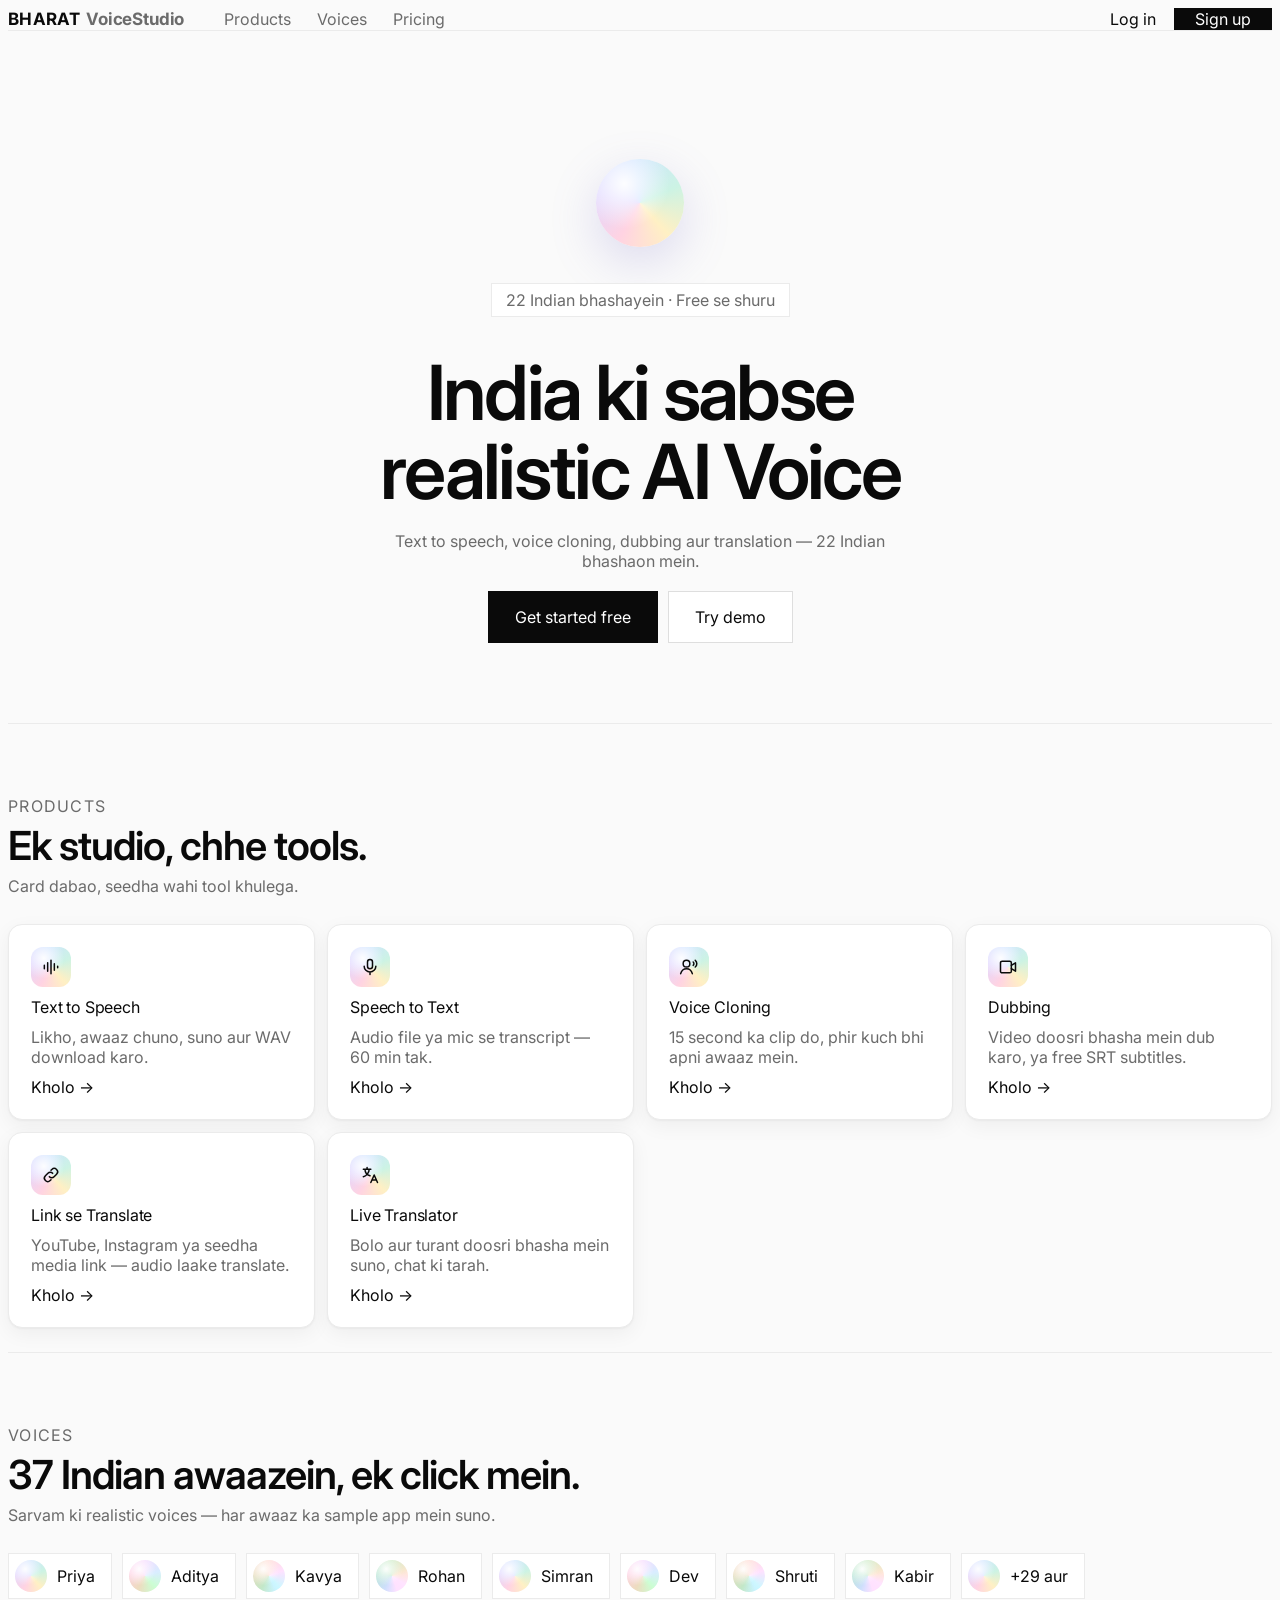
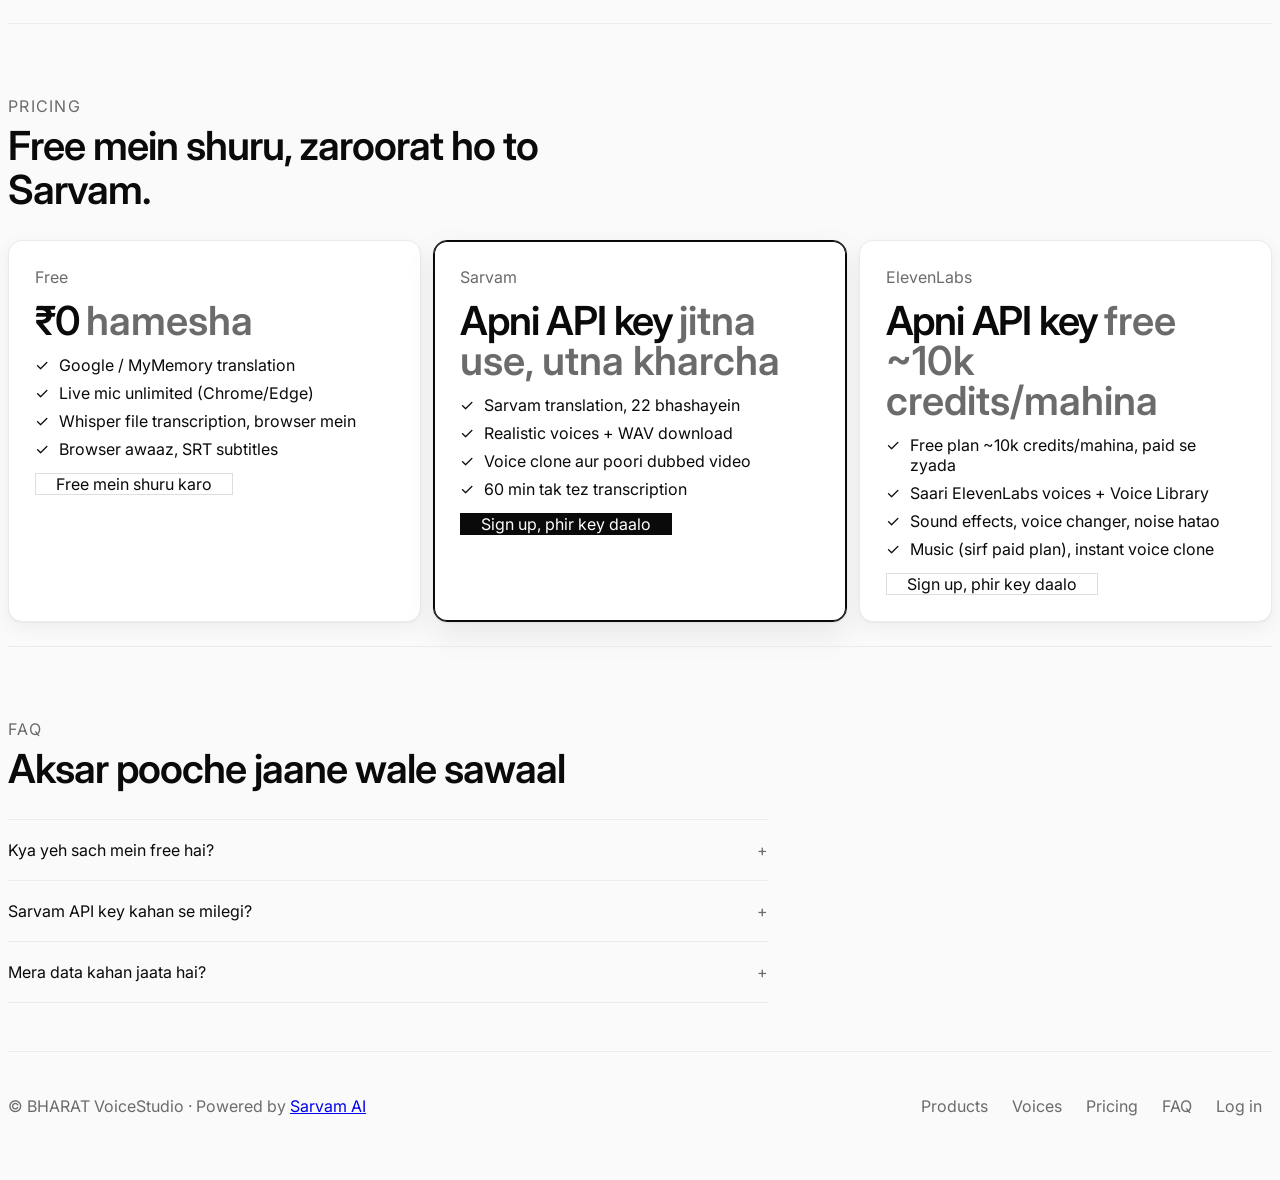
==== index.html @ 7c1a5066 "Add files via upload" ====
<!doctype html>
<html lang="hi">
  <head>
    <meta charset="utf-8" />
    <meta name="viewport" content="width=device-width, initial-scale=1" />
    <title>Bharat Voice Studio</title>
    <meta name="theme-color" content="#fafafa" />
    <link rel="preconnect" href="https://fonts.googleapis.com" />
    <link rel="preconnect" href="https://fonts.gstatic.com" crossorigin />
    <link
      rel="stylesheet"
      href="https://fonts.googleapis.com/css2?family=Inter:wght@400;500;600;700&family=Geist:wght@400;500;600&family=Geist+Mono:wght@400&display=swap"
    />
    <link rel="stylesheet" href="hark.css" />
    <link rel="stylesheet" href="hark-charts.css" />
    <link rel="stylesheet" href="hark-hero.css" />
    <style>
      .x-app { display: grid; gap: 16px; max-width: 640px; margin-inline: auto; width: 100%; }
      .x-panel { display: grid; gap: 12px; padding: 20px; border-radius: var(--r-m); background: var(--fill-tertiary); }
      .x-panel h2 { font: var(--type-heading); }
      .x-label { font: var(--type-label); color: var(--text-primary); display: grid; gap: 6px; }
      .x-help { font: var(--type-small); color: var(--text-secondary); }
      .x-input, .x-select, .x-text {
        width: 100%; min-height: 48px; padding: 10px 14px; border-radius: var(--r-s);
        border: 1px solid var(--stroke-primary); background: var(--fill-primary-on);
        color: var(--text-primary); font: var(--weight-regular) 16px/var(--lh) var(--sans);
      }
      .x-text { min-height: 96px; resize: vertical; }
      .x-input:focus-visible, .x-select:focus-visible, .x-text:focus-visible, .x-btn:focus-visible, .x-mic:focus-visible, .x-swap:focus-visible {
        outline: 2px solid var(--text-primary); outline-offset: 2px;
      }
      .x-row { display: flex; gap: 8px; align-items: stretch; }
      .x-row > .x-input { flex: 1; min-width: 0; }
      .x-langs { display: grid; grid-template-columns: 1fr auto 1fr; gap: 10px; align-items: end; }
      @media (max-width: 480px) { .x-langs { grid-template-columns: 1fr; } .x-swap { justify-self: center; } }
      .x-btn {
        display: inline-flex; align-items: center; justify-content: center; gap: 6px;
        min-height: 48px; padding: 10px 18px; border-radius: var(--r-s);
        border: 1px solid var(--stroke-primary); background: var(--fill-primary-on);
        color: var(--text-primary); font: var(--type-body-strong); cursor: pointer;
      }
      .x-btn:hover { box-shadow: inset 0 0 0 100px var(--hover-wash); }
      .x-btn--solid { background: var(--fill-primary); color: var(--text-primary-on); border-color: var(--fill-primary); }
      .x-btn:disabled { opacity: 0.45; cursor: not-allowed; }
      .x-swap {
        width: 48px; height: 48px; border-radius: var(--r-pill); border: 1px solid var(--stroke-primary);
        background: var(--fill-primary-on); color: var(--text-primary); font: var(--type-heading); cursor: pointer;
      }
      .x-micwrap { display: grid; justify-items: center; gap: 10px; padding: 8px 0; }
      .x-mic {
        width: 128px; height: 128px; border-radius: 50%; border: 0; cursor: pointer;
        background: var(--fill-primary); color: var(--text-primary-on);
        display: grid; place-items: center; align-content: center; gap: 4px;
        font: var(--type-label); box-shadow: var(--hark-shadow);
        transition: transform var(--dur-quick) var(--ease-out), background var(--dur-quick) ease;
      }
      .x-mic svg { width: 36px; height: 36px; }
      .x-mic:active { transform: scale(0.96); }
      .x-mic.is-rec { background: var(--fill-system-red); color: var(--fill-primary-on); animation: x-pulse 1.4s ease-in-out infinite; }
      @keyframes x-pulse { 50% { box-shadow: 0 0 0 14px var(--stroke-system-orange); } }
      @media (prefers-reduced-motion: reduce) { .x-mic.is-rec { animation: none; } }
      .x-timer { font: var(--weight-regular) var(--size-heading)/var(--lh) "Geist Mono", monospace; color: var(--text-primary); }
      .x-file { font: var(--type-small); color: var(--text-secondary); }
      .x-file::file-selector-button {
        min-height: 44px; margin-right: 10px; padding: 8px 14px; border-radius: var(--r-s);
        border: 1px solid var(--stroke-primary); background: var(--fill-primary-on); color: var(--text-primary);
        font: var(--type-label); cursor: pointer;
      }
      .x-status { display: flex; align-items: center; gap: 10px; font: var(--type-body-strong); }
      .x-status[hidden], .x-error[hidden], .x-panel[hidden] { display: none; }
      .x-spin { width: 20px; height: 20px; border-radius: 50%; border: 2.5px solid var(--stroke-primary); border-top-color: var(--text-primary); animation: x-rot 0.8s linear infinite; flex: none; }
      @keyframes x-rot { to { transform: rotate(360deg); } }
      .x-error { padding: 12px 14px; border-radius: var(--r-s); border: 1px solid var(--fill-system-red); border-left-width: 4px; color: var(--text-primary); font: var(--type-body-strong); background: var(--fill-primary-on); }
      .x-small-head { font: var(--type-tag); color: var(--text-secondary); text-transform: uppercase; letter-spacing: 0.04em; }
      .x-orig { font: var(--weight-regular) var(--size-prose)/var(--lh) var(--sans); white-space: pre-wrap; overflow-wrap: anywhere; }
      .x-trans { font: var(--type-title); white-space: pre-wrap; overflow-wrap: anywhere; }
      .x-divider { border: 0; border-top: 1px solid var(--stroke-primary); margin: 4px 0; }
      .x-actions { display: flex; flex-wrap: wrap; gap: 8px; }
      .x-actions .x-btn { flex: 1 1 120px; }
      .x-ok { font: var(--type-small); color: var(--fill-system-green); }
      .x-tip { font: var(--type-small); color: var(--text-secondary); padding: 10px 12px; border-radius: var(--r-s); border: 1px dashed var(--stroke-primary); }
      .x-est { display: grid; gap: 8px; padding: 14px; border-radius: var(--r-s); border: 1px solid var(--stroke-primary); background: var(--fill-primary-on); }
      .x-est__name { font: var(--type-label); overflow-wrap: anywhere; }
      .x-est__cost { font: var(--type-body-strong); }
      .x-bar { height: 10px; border-radius: var(--r-pill); border: 1px solid var(--stroke-primary); background: var(--fill-primary-on); overflow: hidden; }
      .x-bar > span { display: block; height: 100%; width: 0; background: var(--fill-primary); transition: width var(--dur-quick) var(--ease-out); }
      .x-progtext { font: var(--type-body-strong); font-variant-numeric: tabular-nums; }
      .x-segs { list-style: none; margin: 0; padding: 0; display: grid; max-height: 60vh; overflow-y: auto; border-top: 1px solid var(--stroke-secondary); }
      .x-segs li { display: grid; gap: 4px; padding: 12px 2px; border-bottom: 1px solid var(--stroke-secondary); }
      .x-seg__time { font: var(--weight-regular) var(--size-caption)/var(--lh) "Geist Mono", monospace; color: var(--text-secondary); }
      .x-seg__orig { font: var(--type-body); white-space: pre-wrap; overflow-wrap: anywhere; }
      .x-seg__trans { font: var(--type-body-strong); white-space: pre-wrap; overflow-wrap: anywhere; }
      .x-text--tall { min-height: 160px; }
      .x-est[hidden], .x-segs[hidden], .x-actions[hidden] { display: none; }
      .x-app [hidden] { display: none !important; }
      .x-tabs { display: grid; grid-template-columns: repeat(4, 1fr); gap: 4px; padding: 4px; border-radius: var(--r-m); background: var(--fill-tertiary); }
      @media (max-width: 440px) { .x-tabs { grid-template-columns: 1fr 1fr; } }
      .x-tab { min-height: 48px; padding: 6px 4px; border: 0; border-radius: var(--r-s); background: transparent; color: var(--text-secondary); font: var(--type-label); cursor: pointer; }
      .x-tab[aria-selected="true"] { background: var(--fill-primary-on); color: var(--text-primary); box-shadow: 0 0 0 1px var(--stroke-primary); }
      .x-tab:focus-visible, .x-voice__pick:focus-visible, .x-voice__play:focus-visible, .x-range:focus-visible, .x-opt input:focus-visible, .x-check input:focus-visible { outline: 2px solid var(--text-primary); outline-offset: 2px; }
      .x-tabpanel { display: grid; gap: 16px; }
      .x-voices { display: grid; grid-template-columns: repeat(auto-fill, minmax(140px, 1fr)); gap: 8px; max-height: 440px; overflow-y: auto; padding: 2px; }
      .x-voice { display: grid; gap: 6px; padding: 8px; border-radius: var(--r-s); border: 1px solid var(--stroke-primary); background: var(--fill-primary-on); }
      .x-voice.is-on { border-color: var(--text-primary); box-shadow: inset 0 0 0 1px var(--text-primary); }
      .x-voice__pick { display: flex; align-items: center; gap: 8px; min-height: 44px; padding: 0 4px; border: 0; background: none; color: var(--text-primary); font: var(--type-body-strong); text-align: left; cursor: pointer; }
      .x-voice__av { width: 28px; height: 28px; flex: none; border-radius: 50%; display: grid; place-items: center; background: var(--fill-tertiary); font: var(--type-tag); }
      .x-voice.is-on .x-voice__av { background: var(--fill-primary); color: var(--text-primary-on); }
      .x-voice__play { min-height: 44px; border-radius: var(--r-pill); border: 1px solid var(--stroke-primary); background: var(--fill-tertiary); color: var(--text-primary); font: var(--type-label); cursor: pointer; }
      .x-voice__play:disabled { opacity: 0.5; cursor: wait; }
      .x-range { width: 100%; min-height: 44px; accent-color: var(--fill-primary); }
      .x-rangehead { display: flex; justify-content: space-between; gap: 8px; }
      .x-rangeval { font: var(--weight-regular) var(--size-caption)/var(--lh) "Geist Mono", monospace; color: var(--text-secondary); }
      .x-ends { display: flex; justify-content: space-between; font: var(--type-caption); color: var(--text-secondary); }
      .x-grid2 { display: grid; grid-template-columns: 1fr 1fr; gap: 12px; }
      @media (max-width: 480px) { .x-grid2 { grid-template-columns: 1fr; } }
      .x-check, .x-opt { display: flex; align-items: flex-start; gap: 12px; min-height: 48px; padding: 12px 14px; border-radius: var(--r-s); border: 1px solid var(--stroke-primary); background: var(--fill-primary-on); font: var(--type-body); cursor: pointer; }
      .x-check input, .x-opt input { width: 22px; height: 22px; flex: none; margin: 0; accent-color: var(--fill-primary); }
      .x-opt.is-off { opacity: 0.5; cursor: not-allowed; }
      .x-opt__body { display: grid; gap: 6px; flex: 1; min-width: 0; }
      .x-audio { width: 100%; min-height: 48px; }
      .x-video { width: 100%; max-height: 60vh; border-radius: var(--r-s); background: var(--fill-primary); }
      .x-step { font: var(--type-heading); }
      .x-list { list-style: none; margin: 0; padding: 0; display: grid; border-top: 1px solid var(--stroke-secondary); }
      .x-list > li { display: grid; gap: 8px; padding: 12px 2px; border-bottom: 1px solid var(--stroke-secondary); }
      .x-list .x-actions .x-btn { flex: 1 1 100px; min-height: 44px; padding: 8px 12px; }
      .x-dubsegs { max-height: 70vh; overflow-y: auto; }
      .x-dubsegs .x-text { min-height: 72px; }
      .x-seg__flag { font: var(--type-small); color: var(--fill-system-red); }
      /* Free mode: data-free shows only in Free, data-both in both, all else in a tab only in Sarvam */
      .x-app.is-free .x-tabpanel > :not([data-free]):not([data-both]):not([data-el]), .x-app:not(.is-free) [data-free] { display: none !important; }
      .x-scroll { max-height: 60vh; overflow-y: auto; }
      /* Link se Translate */
      .x-lklog { list-style: none; margin: 0; padding: 10px 12px; display: grid; gap: 4px; max-height: 220px; overflow-y: auto; border-radius: var(--r-s); border: 1px solid var(--stroke-secondary); background: var(--fill-primary-on); font: var(--type-small); color: var(--text-secondary); overflow-wrap: anywhere; }
      .x-lklog li.is-ok { color: var(--text-primary); }
      .x-lklog li.is-run { color: var(--text-primary); font-weight: var(--weight-medium); }
      .x-lkinfo { display: flex; gap: 12px; align-items: center; min-width: 0; }
      .x-lkinfo > span { display: block; flex: none; }
      .x-lkinfo img { display: block; width: 112px; aspect-ratio: 16 / 9; object-fit: cover; border-radius: var(--r-s); flex: none; background: var(--fill-primary-on); }
      .x-lkinfo > div { display: grid; gap: 4px; min-width: 0; }
      .x-lkbox { display: grid; gap: 12px; }
      .x-lkfail ol { margin: 0; padding-left: 20px; display: grid; gap: 6px; font: var(--type-body); }
      .x-lklog, #lkErr, #lkFail, #lkRetryRow { scroll-margin-top: 96px; }
      @media (max-width: 400px) { .x-lkinfo img { width: 88px; } }

      /* ===== Aurora Glass Studio layer ===== */
      :root { color-scheme: dark; --x-a1: var(--chart-1); --x-a2: var(--chart-4); --x-a3: var(--chart-6);
        --x-grad: linear-gradient(110deg, var(--x-a1), var(--x-a2) 50%, var(--x-a3));
        --x-bar-h: 68px; }
      body { min-height: 100vh; }

      /* header */
      .x-top { display: flex; flex-wrap: wrap; align-items: center; justify-content: space-between; gap: 12px; padding: 16px 0 4px; }
      .x-top__title { font: var(--type-display); letter-spacing: -0.02em; margin: 0; color: var(--text-primary); }
      .x-top__title::after { content: ""; display: block; width: 72px; height: 4px; margin-top: 8px; border-radius: var(--r-pill); background: var(--x-grad) var(--x-a2); }
      .x-top__sub { font: var(--type-small); color: var(--text-secondary); margin: 4px 0 0; }
      .x-engine { display: inline-flex; align-items: center; gap: 8px; min-height: var(--tap); padding: 0 16px; border-radius: var(--r-pill);
        border: 1px solid var(--stroke-primary); background: var(--mat-thin); -webkit-backdrop-filter: var(--hark-blur); backdrop-filter: var(--hark-blur);
        color: var(--text-primary); font: var(--type-label); cursor: pointer; }
      .x-engine::before { content: ""; width: 8px; height: 8px; border-radius: 50%; background: var(--fill-system-green); }
      .x-engine.is-free::before { background: var(--text-secondary); }
      .x-engine:focus-visible, .x-chip:focus-visible, .x-tab:focus-visible { outline: 2px solid var(--text-primary); outline-offset: 2px; }

      /* layout: bottom bar on phones, sidebar on desktop */
      #app.section { padding-top: 8px; }
      .x-app { max-width: none; grid-template-columns: minmax(0, 1fr); align-items: start; }
      .x-panes { display: grid; gap: 16px; min-width: 0; max-width: 720px; width: 100%; margin-inline: auto; }
      .x-tabs { position: fixed; z-index: 60; left: 0; right: 0; bottom: 0; display: grid; grid-template-columns: repeat(6, minmax(0, 1fr));
        gap: 2px; padding: 6px 4px calc(6px + env(safe-area-inset-bottom)); border-radius: var(--r-l) var(--r-l) 0 0;
        background: var(--mat-regular); -webkit-backdrop-filter: var(--hark-blur); backdrop-filter: var(--hark-blur);
        border: 1px solid var(--stroke-primary); border-bottom: 0; box-shadow: var(--hark-shadow); }
      @media (max-width: 440px) { .x-tabs { grid-template-columns: repeat(6, minmax(0, 1fr)); } }
      .x-tab { display: grid; justify-items: center; align-content: center; gap: 2px; min-height: 56px; padding: 4px 0; min-width: 0;
        border-radius: var(--r-s); background: transparent; color: var(--text-secondary); font: var(--type-tag); white-space: nowrap; overflow: hidden; text-overflow: ellipsis; }
      .x-tab svg { width: 22px; height: 22px; padding: 3px 10px; box-sizing: content-box; border-radius: var(--r-pill); transition: background var(--dur-quick) ease; }
      .x-tab[aria-selected="true"] { background: transparent; box-shadow: none; color: var(--text-primary); }
      .x-tab[aria-selected="true"] svg { background: color-mix(in srgb, var(--x-a2) 32%, transparent); }
      .page { padding-bottom: calc(var(--x-bar-h) + 32px + env(safe-area-inset-bottom)); }
      @media (min-width: 900px) {
        .x-app { grid-template-columns: 200px minmax(0, 1fr); gap: 28px; }
        .x-tabs { position: sticky; top: 20px; left: auto; right: auto; bottom: auto; display: flex; flex-direction: column; gap: 4px;
          padding: 10px; border-radius: var(--r-l); border-bottom: 1px solid var(--stroke-primary); }
        .x-tab { display: flex; justify-content: flex-start; gap: 10px; min-height: 48px; padding: 4px 8px; font: var(--type-label); }
        .x-tab svg { padding: 3px 6px; }
        .x-tab[aria-selected="true"] { background: color-mix(in srgb, var(--text-primary) 10%, var(--fill-primary-on)); }
        .x-tab:hover { background: color-mix(in srgb, var(--text-primary) 6%, var(--fill-primary-on)); }
        .page { padding-bottom: 40px; }
      }

      /* glass panels and controls */
      .x-panel { border-radius: var(--r-l); background: var(--mat-thin); border: 1px solid var(--stroke-primary);
        -webkit-backdrop-filter: var(--hark-blur); backdrop-filter: var(--hark-blur); }
      .x-panel h2 { margin: 0; }
      .x-pane-head h2 { font: var(--type-title); margin: 0; }
      .x-pane-head p { font: var(--type-small); color: var(--text-secondary); margin: 4px 0 0; }
      .x-input, .x-select, .x-text, .x-est, .x-check, .x-opt, .x-voice, .x-lklog, .x-btn, .x-swap, .x-bar { background: color-mix(in srgb, var(--fill-primary-on) 60%, transparent); }
      .x-btn { border-radius: var(--r-pill); }
      .x-btn--solid { background: var(--x-grad) var(--x-a2); background-color: var(--x-a2); color: var(--chart-on-colour); border-color: transparent; }
      .x-bar > span { background: var(--x-grad); }
      .x-tip { border-radius: var(--r-m); }
      .x-error { border-radius: var(--r-m); }
      .x-opt:has(input:checked) { border-color: var(--text-primary); box-shadow: inset 0 0 0 1px var(--text-primary); }

      /* language chips */
      .x-chips { display: flex; gap: 8px; overflow-x: auto; padding: 2px 2px 6px; scrollbar-width: thin; }
      .x-chip { flex: none; min-height: var(--tap); padding: 0 14px; border-radius: var(--r-pill); border: 1px solid var(--stroke-primary);
        background: color-mix(in srgb, var(--fill-primary-on) 50%, transparent); color: var(--text-primary); font: var(--type-body-strong); cursor: pointer; }
      .x-chip small { font: var(--type-caption); color: var(--text-secondary); margin-left: 4px; }
      .x-chip[aria-pressed="true"] { background: var(--x-grad) var(--x-a2); background-color: var(--x-a2); color: var(--chart-on-colour); border-color: transparent; }
      .x-chip[aria-pressed="true"] small { color: var(--chart-on-colour); }

      /* mic orb */
      .x-mic { width: 136px; height: 136px; background: radial-gradient(circle at 30% 25%, var(--x-a1), var(--x-a2) 55%, var(--x-a3));
        color: var(--chart-on-colour); box-shadow: 0 0 0 10px color-mix(in srgb, var(--x-a2) 14%, transparent), 0 10px 60px color-mix(in srgb, var(--x-a2) 45%, transparent); }
      .x-mic.is-rec { background: var(--fill-system-red); color: var(--chart-on-colour); animation: x-orb 1.4s ease-in-out infinite; }
      @keyframes x-orb { 50% { box-shadow: 0 0 0 22px color-mix(in srgb, var(--fill-system-red) 18%, transparent), 0 10px 60px color-mix(in srgb, var(--fill-system-red) 40%, transparent); } }

      /* chat-style results */
      .x-chat { display: grid; gap: 10px; }
      .x-bubble { display: grid; gap: 6px; max-width: 88%; padding: 12px 16px; border-radius: var(--r-l); border: 1px solid var(--stroke-primary); }
      .x-bubble--in { justify-self: start; border-bottom-left-radius: 6px; background: color-mix(in srgb, var(--fill-primary-on) 55%, transparent); }
      .x-bubble--out { justify-self: end; border-bottom-right-radius: 6px; background: color-mix(in srgb, var(--x-a2) 20%, transparent); }
      .x-bubble .x-trans { font: var(--type-heading); }
      .x-segs li { border-radius: var(--r-m); }
      .x-seg__trans { padding: 8px 12px; border-radius: var(--r-m); background: color-mix(in srgb, var(--x-a2) 16%, transparent); justify-self: end; max-width: 92%; }

      /* step pills */
      .x-pills { list-style: none; margin: 0; padding: 0; display: flex; flex-wrap: wrap; gap: 6px; }
      .x-pills li { display: inline-flex; align-items: center; gap: 6px; padding: 6px 12px; border-radius: var(--r-pill); border: 1px solid var(--stroke-primary); font: var(--type-tag); color: var(--text-secondary); }
      .x-pills li::before { content: ""; width: 7px; height: 7px; border-radius: 50%; box-shadow: inset 0 0 0 1.5px currentColor; }
      .x-pills li.is-now { color: var(--text-primary); border-color: var(--text-primary); }
      .x-pills li.is-now::before { background: var(--fill-system-orange); box-shadow: none; }
      .x-pills li.is-done { color: var(--text-primary); }
      .x-pills li.is-done::before { background: var(--fill-system-green); box-shadow: none; }

      /* voice cards */
      .x-voices { grid-template-columns: repeat(auto-fill, minmax(132px, 1fr)); gap: 10px; }
      .x-voice { border-radius: var(--r-m); padding: 10px; transition: border-color var(--dur-quick) ease; }
      .x-voice.is-on { border-color: transparent; box-shadow: inset 0 0 0 1.5px var(--x-a2), 0 6px 24px color-mix(in srgb, var(--x-a2) 25%, transparent); }
      .x-voice__av { width: 32px; height: 32px; background: color-mix(in srgb, var(--x-a1) 30%, transparent); }
      .x-voice.is-on .x-voice__av { background: var(--x-grad) var(--x-a2); background-color: var(--x-a2); color: var(--chart-on-colour); }

      /* glass comparison table */
      .x-cmp .table-wrap { border-radius: var(--r-m); }
      .x-cmp td:last-child { color: var(--text-primary); font-weight: var(--weight-medium); }
      .x-tips { margin: 0; padding-left: 18px; display: grid; gap: 6px; font: var(--type-small); color: var(--text-secondary); }

      /* toasts */
      .x-toasts { position: fixed; z-index: 80; left: 50%; transform: translateX(-50%); top: calc(72px + env(safe-area-inset-top)); bottom: auto;
        display: grid; gap: 8px; width: min(92vw, 420px); pointer-events: none; }
      .x-toast { display: flex; align-items: center; gap: 10px; padding: 12px 16px; border-radius: var(--r-m); pointer-events: auto;
        background: var(--mat-agent); -webkit-backdrop-filter: var(--hark-blur); backdrop-filter: var(--hark-blur);
        border: 1px solid var(--stroke-primary); box-shadow: var(--hark-shadow); color: var(--text-primary); font: var(--type-body-strong);
        animation: x-toast-in var(--dur-quick) var(--ease-out); }
      .x-toast::before { content: ""; flex: none; width: 8px; height: 8px; border-radius: 50%; background: var(--fill-system-green); }
      .x-toast.is-err::before { background: var(--fill-system-red); }
      @keyframes x-toast-in { from { opacity: 0; transform: translateY(-8px); } }
      @media (min-width: 900px) { .x-toasts { left: auto; right: 24px; top: calc(72px + env(safe-area-inset-top)); bottom: auto; transform: none; } }
      .x-auth__gstep { display: grid; gap: 10px; padding: 14px; border-radius: var(--r-s); border: 1px solid var(--stroke-primary); background: var(--fill-tertiary); }
      .x-auth__gstep[hidden] { display: none; }
      .x-auth__gstep .x-auth__gbtns { display: flex; gap: 8px; }
      .x-auth__gstep .x-auth__gbtns > * { flex: 1; min-height: var(--tap); }

      .x-foot { padding-top: 8px; }
      @media (prefers-reduced-motion: reduce) {
        .x-mic.is-rec, .x-spin, .x-toast { animation: none !important; }
        .x-bar > span, .x-tab svg, .x-mic, .x-voice { transition: none !important; }
        html { scroll-behavior: auto; }
      }
    </style>
    <style id="x-light">
      /* ===== Light studio theme: overrides the Aurora layer through tokens ===== */
      :root, :root[data-theme="light"], :root[data-theme="dark"] {
        color-scheme: light;
        --text-primary: #0a0a0a; --text-secondary: #6b6b6b; --text-primary-on: #ffffff;
        --fill-primary: #0a0a0a; --fill-primary-on: #fafafa; --fill-tertiary: #f4f4f4;
        --stroke-primary: #ebebeb; --stroke-secondary: #f1f1f1; --hover-wash: #0a0a0a0a;
        --mat-regular: #ffffff; --mat-thin: #ffffff; --mat-agent: #ffffff; --hark-blur: none;
        --x-shadow: 0 1px 2px rgb(0 0 0 / 0.04), 0 6px 20px rgb(0 0 0 / 0.05);
        --hark-shadow: 0 1px 2px rgb(0 0 0 / 0.05), 0 12px 32px rgb(0 0 0 / 0.08);
        --sans: "Inter", system-ui, -apple-system, BlinkMacSystemFont, "Segoe UI", Roboto, sans-serif;
        --r-s: 10px; --r-m: 14px; --r-l: 14px;
        --x-surface: #ffffff; --x-line-strong: #dedede;
        --x-orb: radial-gradient(circle at 32% 28%, rgb(255 255 255 / 0.95), rgb(255 255 255 / 0) 52%),
          conic-gradient(from 210deg, #ffd3e2, #e0d7ff, #cfe4ff, #ccf3e4, #fff0c4, #ffd3e2);
        --x-a1: #cfe4ff; --x-a2: #e0d7ff; --x-a3: #ffd3e2; --x-grad: var(--x-orb);
        --chart-on-colour: #0a0a0a;
      }
      body { background: var(--fill-primary-on); color: var(--text-primary); font-family: var(--sans); -webkit-font-smoothing: antialiased; }
      .x-top__title::after { display: none; }

      /* surfaces: white cards, hairline, soft shadow, no blur */
      .x-panel { background: var(--x-surface); border: 1px solid var(--stroke-primary); border-radius: var(--r-m);
        box-shadow: var(--x-shadow); -webkit-backdrop-filter: none; backdrop-filter: none; }
      .x-input, .x-select, .x-text, .x-est, .x-check, .x-opt, .x-voice, .x-lklog, .x-swap, .x-bar { background: var(--x-surface); }
      .x-input, .x-select, .x-text { border-color: var(--x-line-strong); }
      .x-input:focus, .x-select:focus, .x-text:focus { border-color: #0a0a0a; outline: none; box-shadow: 0 0 0 3px rgb(10 10 10 / 0.08); }

      /* buttons: black pill primary, white bordered secondary */
      .x-btn { border-radius: var(--r-pill); background: var(--x-surface); border: 1px solid var(--x-line-strong); color: var(--text-primary); font-weight: var(--weight-medium); }
      .x-btn:hover { background: #f5f5f5; box-shadow: none; }
      .x-btn--solid { background: #0a0a0a; background-image: none; color: #fff; border-color: #0a0a0a; }
      .x-btn--solid:hover { background: #262626; }
      .x-engine { background: var(--x-surface); border-color: var(--x-line-strong); -webkit-backdrop-filter: none; backdrop-filter: none; }
      .x-chip { background: var(--x-surface); border-color: var(--x-line-strong); }
      .x-chip[aria-pressed="true"] { background: #0a0a0a; background-image: none; color: #fff; border-color: #0a0a0a; }
      .x-chip[aria-pressed="true"] small { color: #d4d4d4; }
      .x-bar > span { background: #0a0a0a; }
      .x-opt:has(input:checked), .x-voice.is-on { border-color: #0a0a0a; box-shadow: inset 0 0 0 1px #0a0a0a; }

      /* tabs: white bar / sidebar */
      .x-tabs { background: var(--x-surface); -webkit-backdrop-filter: none; backdrop-filter: none; border-color: var(--stroke-primary); box-shadow: 0 -4px 20px rgb(0 0 0 / 0.05); }
      .x-tab[aria-selected="true"] svg { background: #f0f0f0; }
      @media (min-width: 900px) {
        .x-tabs { box-shadow: none; top: 84px; }
        .x-tab[aria-selected="true"] { background: #f2f2f2; }
        .x-tab[aria-selected="true"] svg { background: transparent; }
        .x-tab:hover { background: #f7f7f7; }
      }

      /* orbs: mic and voice avatars */
      .x-mic { background: var(--x-orb); color: #0a0a0a; box-shadow: 0 0 0 8px #f3f0ff, 0 14px 40px rgb(120 110 200 / 0.18); }
      .x-mic.is-rec { background: var(--fill-system-red); color: #fff; }
      .x-voice__av, .x-voice.is-on .x-voice__av { background: var(--x-orb); color: #0a0a0a; box-shadow: inset 0 0 0 1px rgb(0 0 0 / 0.04); }
      .x-voice:nth-child(4n+2) .x-voice__av { filter: hue-rotate(70deg); }
      .x-voice:nth-child(4n+3) .x-voice__av { filter: hue-rotate(150deg); }
      .x-voice:nth-child(4n) .x-voice__av { filter: hue-rotate(250deg); }

      /* chat and segments */
      .x-bubble--in { background: var(--x-surface); }
      .x-bubble--out { background: #f3f3f3; border-color: #f3f3f3; }
      .x-seg__trans { background: #f3f3f3; }

      /* toasts: dark, compact */
      .x-toast { background: #0a0a0a; color: #fff; border-color: #0a0a0a; -webkit-backdrop-filter: none; backdrop-filter: none; opacity: 1; }
      .x-toasts { z-index: 90; }

      /* ===== Views ===== */
      .x-view[hidden], .x-foot[hidden] { display: none !important; }
      .x-view { display: grid; gap: 16px; min-width: 0; }
      .page:not(.is-app) { padding-bottom: 40px; }
      .x-pill { display: inline-flex; align-items: center; justify-content: center; gap: 8px; min-height: var(--tap); padding: 0 20px;
        border-radius: var(--r-pill); border: 1px solid var(--x-line-strong); background: var(--x-surface); color: var(--text-primary);
        font: var(--type-label); text-decoration: none; cursor: pointer; white-space: nowrap; }
      .x-pill:hover { background: #f5f5f5; }
      .x-pill--dark { background: #0a0a0a; border-color: #0a0a0a; color: #fff; }
      .x-pill--dark:hover { background: #262626; }
      .x-pill--lg { min-height: 52px; padding: 0 26px; font: var(--type-body-strong); }
      .x-textbtn { min-height: var(--tap); padding: 0 12px; border: 0; background: none; color: var(--text-primary); font: var(--type-label); cursor: pointer; border-radius: var(--r-pill); }
      .x-textbtn:hover { background: #f2f2f2; }
      .x-word { display: inline-flex; align-items: center; gap: 6px; min-height: var(--tap); min-width: var(--tap); border: 0; background: none; padding: 0; cursor: pointer; color: var(--text-primary);
        font: 700 17px/1 var(--sans); letter-spacing: 0.02em; }
      .x-word span { font-weight: var(--weight-medium); letter-spacing: -0.01em; color: var(--text-secondary); }

      /* landing nav */
      .x-lnav { position: sticky; top: 0; z-index: 50; display: flex; align-items: center; gap: 12px; margin-inline: calc(var(--gutter) * -1);
        padding: 10px var(--gutter); background: rgb(250 250 250); border-bottom: 1px solid var(--stroke-primary); }
      .x-lnav__links { display: flex; gap: 2px; margin-left: 16px; }
      .x-lnav__links a { display: inline-flex; align-items: center; min-height: var(--tap); padding: 0 12px; border-radius: var(--r-pill); color: var(--text-secondary); font: var(--type-label); text-decoration: none; }
      .x-lnav__links a:hover { color: var(--text-primary); background: #f2f2f2; }
      .x-lnav__end { margin-left: auto; display: flex; align-items: center; gap: 6px; }
      @media (max-width: 720px) { .x-lnav__links { display: none; } }
      @media (max-width: 380px) { .x-word span { display: none; } }

      /* hero */
      .x-lhero { display: grid; justify-items: center; text-align: center; gap: 20px; padding: clamp(48px, 9vw, 112px) 0 clamp(32px, 6vw, 64px); }
      .x-lhero__orb { width: 88px; height: 88px; border-radius: 50%; background: var(--x-orb); box-shadow: 0 16px 48px rgb(120 110 200 / 0.22); }
      .x-lhero__tag { display: inline-flex; align-items: center; gap: 8px; padding: 6px 14px; border-radius: var(--r-pill); border: 1px solid var(--stroke-primary); background: var(--x-surface); font: var(--type-tag); color: var(--text-secondary); }
      .x-lhero h1 { margin: 0; max-width: 14ch; font: 600 clamp(40px, 7.5vw, 76px)/1.04 var(--sans); letter-spacing: -0.035em; color: var(--text-primary); }
      .x-lhero p.x-lhero__sub { margin: 0; max-width: 52ch; font: var(--type-lede); font-weight: var(--weight-regular); color: var(--text-secondary); }
      .x-lhero__cta { display: flex; flex-wrap: wrap; justify-content: center; gap: 10px; }

      /* landing sections */
      .x-lsec { padding-block: clamp(40px, 6vw, 72px) 8px; border-top: 1px solid var(--stroke-primary); scroll-margin-top: 72px; display: grid; gap: 28px; }
      .x-lsec__head { display: grid; gap: 8px; max-width: 640px; }
      .x-lsec__head p.x-eyebrow { margin: 0; font: var(--type-tag); text-transform: uppercase; letter-spacing: 0.08em; color: var(--text-secondary); }
      .x-lsec__head h2 { margin: 0; font: 600 clamp(28px, 4vw, 40px)/1.1 var(--sans); letter-spacing: -0.025em; }
      .x-lsec__head p { margin: 0; font: var(--type-body); color: var(--text-secondary); }

      .x-feats { display: grid; grid-template-columns: repeat(auto-fill, minmax(min(100%, 280px), 1fr)); gap: 12px; }
      .x-feat { display: grid; align-content: start; gap: 10px; min-height: 168px; padding: 22px; text-align: left; cursor: pointer;
        border-radius: var(--r-m); border: 1px solid var(--stroke-primary); background: var(--x-surface); box-shadow: var(--x-shadow); color: var(--text-primary);
        transition: transform var(--dur-quick) var(--ease-out), box-shadow var(--dur-quick) ease; font: inherit; }
      .x-feat:hover { transform: translateY(-2px); box-shadow: var(--hark-shadow); }
      .x-feat__ic { width: 40px; height: 40px; border-radius: 12px; display: grid; place-items: center; background: var(--x-orb); }
      .x-feat__ic svg { width: 20px; height: 20px; }
      .x-feat h3 { margin: 0; font: var(--weight-bold) var(--size-heading)/1.2 var(--sans); letter-spacing: -0.01em; }
      .x-feat p { margin: 0; font: var(--type-small); color: var(--text-secondary); }
      .x-feat__go { margin-top: auto; font: var(--type-label); }

      .x-vstrip { display: flex; flex-wrap: wrap; gap: 10px; }
      .x-vstrip li { display: inline-flex; align-items: center; gap: 10px; padding: 6px 16px 6px 6px; border-radius: var(--r-pill); border: 1px solid var(--stroke-primary); background: var(--x-surface); font: var(--type-label); }
      .x-vstrip li::before { content: ""; width: 32px; height: 32px; border-radius: 50%; background: var(--x-orb); }
      .x-vstrip li:nth-child(4n+2)::before { filter: hue-rotate(70deg); }
      .x-vstrip li:nth-child(4n+3)::before { filter: hue-rotate(150deg); }
      .x-vstrip li:nth-child(4n)::before { filter: hue-rotate(250deg); }
      .x-vstrip small { color: var(--text-secondary); font: var(--type-caption); }
      ul.x-vstrip { list-style: none; margin: 0; padding: 0; }

      .x-prices { display: grid; grid-template-columns: repeat(auto-fit, minmax(min(100%, 300px), 1fr)); gap: 12px; }
      .x-price { display: grid; align-content: start; gap: 14px; padding: 26px; border-radius: var(--r-m); border: 1px solid var(--stroke-primary); background: var(--x-surface); box-shadow: var(--x-shadow); }
      .x-price--pro { border-color: #0a0a0a; box-shadow: inset 0 0 0 1px #0a0a0a, var(--hark-shadow); }
      .x-price h3 { margin: 0; font: var(--type-label); color: var(--text-secondary); }
      .x-price__amt { margin: 0; font: 600 clamp(32px, 4vw, 40px)/1 var(--sans); letter-spacing: -0.03em; }
      .x-price__amt small { font: var(--type-small); color: var(--text-secondary); letter-spacing: 0; margin-left: 6px; }
      .x-price ul { margin: 0; padding: 0; list-style: none; display: grid; gap: 8px; font: var(--type-small); }
      .x-price li { display: flex; gap: 10px; }
      .x-price li::before { content: "✓"; color: var(--text-primary); font-weight: var(--weight-bold); }
      .x-price .x-pill { justify-self: start; }

      .x-faq { display: grid; border-top: 1px solid var(--stroke-primary); max-width: 760px; }
      .x-faq details { border-bottom: 1px solid var(--stroke-primary); }
      .x-faq summary { display: flex; justify-content: space-between; align-items: center; gap: 16px; min-height: 60px; cursor: pointer; list-style: none; font: var(--type-body-strong); }
      .x-faq summary::-webkit-details-marker { display: none; }
      .x-faq summary::after { content: "+"; font: var(--type-heading); color: var(--text-secondary); transition: transform var(--dur-quick) var(--ease-out); }
      .x-faq details[open] summary::after { transform: rotate(45deg); }
      .x-faq details p { margin: 0 0 18px; font: var(--type-body); color: var(--text-secondary); max-width: 64ch; }

      .x-lfoot { display: flex; flex-wrap: wrap; justify-content: space-between; align-items: center; gap: 16px; padding-top: 28px; margin-top: 24px; border-top: 1px solid var(--stroke-primary); font: var(--type-small); color: var(--text-secondary); }
      .x-lfoot nav { display: flex; flex-wrap: wrap; gap: 4px; }
      .x-lfoot nav a, .x-lfoot nav button { display: inline-flex; align-items: center; min-height: var(--tap); padding: 0 10px; color: var(--text-secondary); font: var(--type-small); text-decoration: none; background: none; border: 0; cursor: pointer; border-radius: var(--r-pill); }
      .x-lfoot nav a:hover, .x-lfoot nav button:hover { color: var(--text-primary); background: #f2f2f2; }

      /* ===== Auth ===== */
      .x-auth { display: grid; justify-items: center; gap: 16px; padding: clamp(24px, 6vw, 72px) 0; }
      .x-auth__bar { justify-self: stretch; display: flex; justify-content: space-between; align-items: center; }
      .x-auth__card { width: min(100%, 420px); display: grid; gap: 16px; padding: clamp(24px, 5vw, 36px); border-radius: var(--r-m); border: 1px solid var(--stroke-primary); background: var(--x-surface); box-shadow: var(--hark-shadow); }
      .x-auth__card h1 { margin: 0; font: 600 28px/1.15 var(--sans); letter-spacing: -0.02em; text-align: center; }
      .x-auth__lead { margin: -8px 0 0; text-align: center; font: var(--type-small); color: var(--text-secondary); }
      .x-auth__google { width: 100%; min-height: 48px; }
      .x-auth__or { display: flex; align-items: center; gap: 12px; font: var(--type-caption); color: var(--text-secondary); }
      .x-auth__or::before, .x-auth__or::after { content: ""; flex: 1; border-top: 1px solid var(--stroke-primary); }
      .x-auth__form { display: grid; gap: 14px; }
      .x-field { display: grid; gap: 6px; }
      .x-field[hidden] { display: none; }
      .x-field label { font: var(--type-label); }
      .x-field .x-input[aria-invalid="true"] { border-color: var(--fill-system-red); }
      .x-field__err { margin: 0; font: var(--type-small); color: var(--fill-system-red); }
      .x-field__err:empty { display: none; }
      .x-pw { position: relative; }
      .x-pw .x-input { padding-right: 76px; }
      .x-pw button { position: absolute; right: 4px; top: 50%; transform: translateY(-50%); min-height: 40px; padding: 0 12px; border: 0; border-radius: var(--r-pill); background: none; color: var(--text-secondary); font: var(--type-label); cursor: pointer; }
      .x-pw button:hover { color: var(--text-primary); background: #f2f2f2; }
      .x-auth__row { display: flex; justify-content: flex-end; margin-top: -6px; }
      .x-auth__submit { width: 100%; min-height: 50px; }
      .x-auth__switch { margin: 0; text-align: center; font: var(--type-small); color: var(--text-secondary); }
      .x-auth__switch button, .x-auth__row button { min-height: var(--tap); padding: 0 6px; border: 0; background: none; color: var(--text-primary); font: var(--type-label); text-decoration: underline; text-underline-offset: 3px; cursor: pointer; }
      .x-auth__note { margin: 0; font: var(--type-small); color: var(--text-secondary); text-align: center; }

      /* ===== App bar ===== */
      .x-abar { position: sticky; top: 0; z-index: 55; display: flex; align-items: center; gap: 8px; margin-inline: calc(var(--gutter) * -1);
        padding: 10px var(--gutter); background: rgb(250 250 250); border-bottom: 1px solid var(--stroke-primary); }
      .x-abar__end { margin-left: auto; display: flex; align-items: center; gap: 8px; }
      .x-abar .x-engine { min-height: 40px; padding: 0 14px; }
      .x-upgrade { min-height: 40px; padding: 0 16px; }
      .x-prof { position: relative; }
      .x-prof__btn { display: inline-flex; align-items: center; gap: 8px; min-height: var(--tap); padding: 2px 12px 2px 2px; border-radius: var(--r-pill); border: 1px solid var(--x-line-strong); background: var(--x-surface); color: var(--text-primary); font: var(--type-label); cursor: pointer; max-width: 200px; }
      .x-prof__btn:hover { background: #f5f5f5; }
      .x-av { width: 38px; height: 38px; flex: none; border-radius: 50%; display: grid; place-items: center; background: var(--x-orb); color: #0a0a0a; font: var(--weight-bold) 15px/1 var(--sans); }
      .x-prof__name { overflow: hidden; text-overflow: ellipsis; white-space: nowrap; }
      .x-prof__menu { position: absolute; right: 0; top: calc(100% + 8px); z-index: 70; min-width: 220px; padding: 6px; border-radius: var(--r-m); border: 1px solid var(--stroke-primary); background: var(--x-surface); box-shadow: var(--hark-shadow); display: grid; gap: 2px; }
      .x-prof__menu[hidden] { display: none; }
      .x-prof__who { padding: 10px 12px; border-bottom: 1px solid var(--stroke-primary); margin-bottom: 4px; display: grid; gap: 2px; }
      .x-prof__who b { font: var(--type-label); }
      .x-prof__who span { font: var(--type-small); color: var(--text-secondary); overflow-wrap: anywhere; }
      .x-prof__menu button { min-height: var(--tap); padding: 0 12px; border: 0; border-radius: var(--r-s); background: none; text-align: left; color: var(--text-primary); font: var(--type-body); cursor: pointer; }
      .x-prof__menu button:hover { background: #f4f4f4; }
      #view-app .x-panel, #view-app .x-tabpanel { scroll-margin-top: 80px; }
      .x-greet { margin: 0; font: 600 clamp(24px, 3.4vw, 32px)/1.15 var(--sans); letter-spacing: -0.02em; }
      .x-greet + .x-pane-head h2 { font: var(--type-heading); }
      @media (max-width: 600px) {
        .x-prof__name, .x-abar .x-word span { display: none; }
        .x-prof__btn { padding: 2px; }
        .x-upgrade { padding: 0 12px; }
      }
      @media (max-width: 400px) { .x-abar .x-word { font-size: 15px; } .x-abar__end { gap: 6px; } .x-abar .x-engine { padding: 0 10px; } }

      /* ===== ElevenLabs engine ===== */
      .x-app:not(.is-el) [data-el], .x-app.is-el [data-noel] { display: none !important; }
      .x-app:not(.has-el) .x-elneed, .x-app.has-el .x-elempty { display: none !important; }
      .x-grid3 { display: grid; grid-template-columns: repeat(3, minmax(0, 1fr)); gap: 12px; }
      @media (max-width: 600px) { .x-grid3 { grid-template-columns: 1fr; } }
      .x-elchip { display: inline-flex; align-items: center; gap: 6px; min-height: 32px; padding: 0 12px; border-radius: var(--r-pill); border: 1px solid var(--x-line-strong); background: var(--x-surface); font: var(--type-tag); color: var(--text-secondary); white-space: nowrap; }
      .x-elchip b { color: var(--text-primary); font-weight: var(--weight-medium); }
      .x-elchip[hidden] { display: none; }
      @media (max-width: 760px) { .x-elchip { display: none; } }
      @media (max-width: 400px) { .x-upgrade { display: none; } }
      .x-seg { display: flex; gap: 4px; padding: 4px; border-radius: var(--r-pill); background: var(--fill-tertiary); overflow-x: auto; }
      .x-seg button { flex: 1 0 auto; min-height: 40px; padding: 0 14px; border: 0; border-radius: var(--r-pill); background: none; color: var(--text-secondary); font: var(--type-label); cursor: pointer; white-space: nowrap; }
      .x-seg button[aria-selected="true"] { background: var(--x-surface); color: var(--text-primary); box-shadow: 0 0 0 1px var(--stroke-primary), var(--x-shadow); }
      .x-seg button:focus-visible { outline: 2px solid var(--text-primary); outline-offset: 2px; }
      .x-elgrid { display: grid; grid-template-columns: repeat(auto-fill, minmax(min(100%, 230px), 1fr)); gap: 10px; }
      .x-elv { display: grid; align-content: start; gap: 8px; padding: 12px; border-radius: var(--r-m); border: 1px solid var(--stroke-primary); background: var(--x-surface); min-width: 0; }
      .x-elv.is-on { border-color: #0a0a0a; box-shadow: inset 0 0 0 1px #0a0a0a; }
      .x-elv__top { display: flex; align-items: center; gap: 10px; min-width: 0; }
      .x-elv__top .x-voice__av { flex: none; }
      .x-elv__name { margin: 0; font: var(--type-body-strong); overflow: hidden; text-overflow: ellipsis; white-space: nowrap; }
      .x-elv__desc { margin: 0; font: var(--type-small); color: var(--text-secondary); display: -webkit-box; -webkit-line-clamp: 2; -webkit-box-orient: vertical; overflow: hidden; }
      .x-tags { display: flex; flex-wrap: wrap; gap: 4px; margin: 0; padding: 0; list-style: none; }
      .x-tags li { padding: 2px 8px; border-radius: var(--r-pill); background: var(--fill-tertiary); font: var(--type-caption); color: var(--text-secondary); }
      .x-elv .x-actions .x-btn { flex: 1 1 80px; min-height: 44px; padding: 6px 10px; font: var(--type-label); }
      .x-row > .x-grow { flex: 1; min-width: 0; }
      .x-stack, .x-elempty { display: grid; gap: 12px; }
      .x-elempty { justify-items: start; }
      /* tab bar: scrolls sideways on phones, scrolls down on desktop */
      .x-tabs { grid-template-columns: none; grid-auto-flow: column; grid-auto-columns: minmax(68px, 1fr); overflow-x: auto; scrollbar-width: none; }
      .x-tabs::-webkit-scrollbar { display: none; }
      @media (min-width: 900px) { .x-tabs { overflow-x: hidden; overflow-y: auto; max-height: calc(100vh - 104px); } .x-tab { flex: none; } }

      /* ===== Home tiles ===== */
      .x-tiles { display: grid; grid-template-columns: repeat(2, minmax(0, 1fr)); gap: 12px; }
      @media (min-width: 700px) { .x-tiles { grid-template-columns: repeat(4, minmax(0, 1fr)); } }
      .x-tile { display: grid; align-content: start; gap: 6px; min-height: 132px; padding: 16px; text-align: left; cursor: pointer;
        border-radius: var(--r-m); border: 1px solid var(--stroke-primary); background: var(--x-surface); box-shadow: var(--x-shadow); color: var(--text-primary);
        transition: border-color var(--dur-quick) var(--ease-out), transform var(--dur-quick) var(--ease-out); }
      .x-tile:hover { border-color: var(--x-line-strong); transform: translateY(-1px); }
      .x-tile:focus-visible { outline: 2px solid var(--text-primary); outline-offset: 2px; }
      .x-tile__ic { font-size: 28px; line-height: 1; }
      .x-tile__t { font: var(--type-body-strong); }
      .x-tile__d { font: var(--type-small); color: var(--text-secondary); }
      @media (prefers-reduced-motion: reduce) { .x-tile { transition: none; } .x-tile:hover { transform: none; } }

      /* ===== API key cards ===== */
      .x-keys { display: grid; grid-template-columns: repeat(2, minmax(0, 1fr)); gap: 16px; align-items: start; }
      @media (max-width: 760px) { .x-keys { grid-template-columns: 1fr; } }
      .x-keyhead { display: flex; align-items: center; justify-content: space-between; gap: 8px; flex-wrap: wrap; }
      .x-keyhead h3 { margin: 0; font: var(--type-heading); }
      .x-kbadge { display: inline-flex; align-items: center; gap: 6px; min-height: 28px; padding: 0 10px; border-radius: var(--r-pill);
        border: 1px solid var(--x-line-strong); background: var(--x-surface); font: var(--type-tag); color: var(--text-secondary); white-space: nowrap; }
      .x-kbadge::before { content: ""; width: 8px; height: 8px; border-radius: 50%; border: 1.5px solid currentColor; box-sizing: border-box; }
      .x-kbadge[data-state="ok"] { color: var(--text-primary); border-color: var(--fill-system-green); }
      .x-kbadge[data-state="ok"]::before { background: var(--fill-system-green); border-color: var(--fill-system-green); }
      .x-kbadge[data-state="bad"] { color: var(--fill-system-red); border-color: var(--fill-system-red); }
      .x-kbadge[data-state="bad"]::before { background: var(--fill-system-red); border-color: var(--fill-system-red); }
      .x-kbadge[data-state="wait"]::before { background: var(--fill-system-orange); border-color: var(--fill-system-orange); }

      /* ===== Session history ===== */
      .x-histhead { display: flex; align-items: center; justify-content: space-between; gap: 12px; flex-wrap: wrap; }
      .x-histhead h3 { margin: 0; font: var(--type-heading); }
      .x-hlist { max-height: 360px; overflow-y: auto; }

      /* ===== Help ===== */
      .x-howto { margin: 0; padding-left: 22px; display: grid; gap: 8px; font: var(--type-body); }
      .x-howto li::marker { font-weight: var(--weight-bold); }
    </style>
  </head>
  <body>
    <div class="page" id="top">
      <main class="main">
        <!-- ===== LANDING ===== -->
        <section class="x-view" id="view-landing" aria-label="BHARAT VoiceStudio">
          <nav class="x-lnav" aria-label="Main">
            <button class="x-word" type="button" data-scroll="top">BHARAT <span>VoiceStudio</span></button>
            <div class="x-lnav__links">
              <a href="#products">Products</a>
              <a href="#voices">Voices</a>
              <a href="#pricing">Pricing</a>
            </div>
            <div class="x-lnav__end">
              <button class="x-textbtn" type="button" data-auth="login">Log in</button>
              <button class="x-pill x-pill--dark" type="button" data-auth="signup">Sign up</button>
            </div>
          </nav>

          <div class="x-lhero">
            <div class="x-lhero__orb" aria-hidden="true"></div>
            <p class="x-lhero__tag">22 Indian bhashayein · Free se shuru</p>
            <h1>India ki sabse realistic AI Voice</h1>
            <p class="x-lhero__sub">Text to speech, voice cloning, dubbing aur translation — 22 Indian bhashaon mein.</p>
            <div class="x-lhero__cta">
              <button class="x-pill x-pill--dark x-pill--lg" type="button" data-auth="signup">Get started free</button>
              <button class="x-pill x-pill--lg" type="button" id="tryDemo">Try demo</button>
            </div>
          </div>

          <section class="x-lsec" id="products" aria-labelledby="products-h">
            <div class="x-lsec__head">
              <p class="x-eyebrow">Products</p>
              <h2 id="products-h">Ek studio, chhe tools.</h2>
              <p>Card dabao, seedha wahi tool khulega.</p>
            </div>
            <div class="x-feats">
              <button class="x-feat" type="button" data-open="vs">
                <span class="x-feat__ic" aria-hidden="true"><svg viewBox="0 0 24 24" fill="none" stroke="currentColor" stroke-width="1.8" stroke-linecap="round"><path d="M4 10v4M8 7v10M12 4v16M16 8v8M20 11v2"/></svg></span>
                <h3>Text to Speech</h3><p>Likho, awaaz chuno, suno aur WAV download karo.</p><span class="x-feat__go">Kholo →</span>
              </button>
              <button class="x-feat" type="button" data-open="tr">
                <span class="x-feat__ic" aria-hidden="true"><svg viewBox="0 0 24 24" fill="none" stroke="currentColor" stroke-width="1.8" stroke-linecap="round" stroke-linejoin="round"><rect x="9" y="3" width="6" height="11" rx="3"/><path d="M5 11a7 7 0 0 0 14 0M12 18v3"/></svg></span>
                <h3>Speech to Text</h3><p>Audio file ya mic se transcript — 60 min tak.</p><span class="x-feat__go">Kholo →</span>
              </button>
              <button class="x-feat" type="button" data-open="vc">
                <span class="x-feat__ic" aria-hidden="true"><svg viewBox="0 0 24 24" fill="none" stroke="currentColor" stroke-width="1.8" stroke-linecap="round" stroke-linejoin="round"><circle cx="9" cy="8" r="4"/><path d="M2 20c1-4 4-6 7-6s6 2 7 6"/><path d="M17 6c1.2 1 1.2 3 0 4M19.5 4c2.5 2 2.5 6 0 8"/></svg></span>
                <h3>Voice Cloning</h3><p>15 second ka clip do, phir kuch bhi apni awaaz mein.</p><span class="x-feat__go">Kholo →</span>
              </button>
              <button class="x-feat" type="button" data-open="db">
                <span class="x-feat__ic" aria-hidden="true"><svg viewBox="0 0 24 24" fill="none" stroke="currentColor" stroke-width="1.8" stroke-linecap="round" stroke-linejoin="round"><rect x="3" y="5" width="13" height="14" rx="2"/><path d="M16 10l5-3v10l-5-3"/></svg></span>
                <h3>Dubbing</h3><p>Video doosri bhasha mein dub karo, ya free SRT subtitles.</p><span class="x-feat__go">Kholo →</span>
              </button>
              <button class="x-feat" type="button" data-open="lk">
                <span class="x-feat__ic" aria-hidden="true"><svg viewBox="0 0 24 24" fill="none" stroke="currentColor" stroke-width="1.8" stroke-linecap="round" stroke-linejoin="round"><path d="M10 14a4 4 0 0 0 5.7 0l3-3a4 4 0 0 0-5.7-5.7l-1 1"/><path d="M14 10a4 4 0 0 0-5.7 0l-3 3a4 4 0 0 0 5.7 5.7l1-1"/></svg></span>
                <h3>Link se Translate</h3><p>YouTube, Instagram ya seedha media link — audio laake translate.</p><span class="x-feat__go">Kholo →</span>
              </button>
              <button class="x-feat" type="button" data-open="tr" data-live>
                <span class="x-feat__ic" aria-hidden="true"><svg viewBox="0 0 24 24" fill="none" stroke="currentColor" stroke-width="1.8" stroke-linecap="round" stroke-linejoin="round"><path d="M4 5h9M8.5 3v2M6 5c0 4 3 7 6 8M11 5c0 4-3 8-7 9"/><path d="M13 21l4-9 4 9M14.5 18h5"/></svg></span>
                <h3>Live Translator</h3><p>Bolo aur turant doosri bhasha mein suno, chat ki tarah.</p><span class="x-feat__go">Kholo →</span>
              </button>
            </div>
          </section>

          <section class="x-lsec" id="voices" aria-labelledby="voices-h">
            <div class="x-lsec__head">
              <p class="x-eyebrow">Voices</p>
              <h2 id="voices-h">37 Indian awaazein, ek click mein.</h2>
              <p>Sarvam ki realistic voices — har awaaz ka sample app mein suno.</p>
            </div>
            <ul class="x-vstrip">
              <li>Priya</li><li>Aditya</li><li>Kavya</li><li>Rohan</li>
              <li>Simran</li><li>Dev</li><li>Shruti</li><li>Kabir</li><li>+29 aur</li>
            </ul>
          </section>

          <section class="x-lsec" id="pricing" aria-labelledby="pricing-h">
            <div class="x-lsec__head">
              <p class="x-eyebrow">Pricing</p>
              <h2 id="pricing-h">Free mein shuru, zaroorat ho to Sarvam.</h2>
            </div>
            <div class="x-prices">
              <article class="x-price">
                <h3>Free</h3>
                <p class="x-price__amt">₹0<small>hamesha</small></p>
                <ul>
                  <li>Google / MyMemory translation</li>
                  <li>Live mic unlimited (Chrome/Edge)</li>
                  <li>Whisper file transcription, browser mein</li>
                  <li>Browser awaaz, SRT subtitles</li>
                </ul>
                <button class="x-pill" type="button" data-auth="signup">Free mein shuru karo</button>
              </article>
              <article class="x-price x-price--pro">
                <h3>Sarvam</h3>
                <p class="x-price__amt">Apni API key<small>jitna use, utna kharcha</small></p>
                <ul>
                  <li>Sarvam translation, 22 bhashayein</li>
                  <li>Realistic voices + WAV download</li>
                  <li>Voice clone aur poori dubbed video</li>
                  <li>60 min tak tez transcription</li>
                </ul>
                <button class="x-pill x-pill--dark" type="button" data-auth="signup">Sign up, phir key daalo</button>
              </article>
              <article class="x-price">
                <h3>ElevenLabs</h3>
                <p class="x-price__amt">Apni API key<small>free ~10k credits/mahina</small></p>
                <ul>
                  <li>Free plan ~10k credits/mahina, paid se zyada</li>
                  <li>Saari ElevenLabs voices + Voice Library</li>
                  <li>Sound effects, voice changer, noise hatao</li>
                  <li>Music (sirf paid plan), instant voice clone</li>
                </ul>
                <button class="x-pill" type="button" data-auth="signup">Sign up, phir key daalo</button>
              </article>
            </div>
          </section>

          <section class="x-lsec" id="faq" aria-labelledby="faq-h">
            <div class="x-lsec__head"><p class="x-eyebrow">FAQ</p><h2 id="faq-h">Aksar pooche jaane wale sawaal</h2></div>
            <div class="x-faq">
              <details><summary>Kya yeh sach mein free hai?</summary><p>Haan. Free mode mein translation, live mic, browser awaaz aur subtitles bina kisi key ke chalte hain.</p></details>
              <details><summary>Sarvam API key kahan se milegi?</summary><p><a class="link" href="https://www.sarvam.ai" target="_blank" rel="noopener noreferrer">sarvam.ai</a> par account banao aur key copy karke app ke Settings tab mein daalo.</p></details>
              <details><summary>Mera data kahan jaata hai?</summary><p>Account sirf is session mein rehta hai. Audio sirf us service ko jaata hai jo aap chunte ho — Free ya Sarvam.</p></details>
            </div>
          </section>

          <footer class="x-lfoot">
            <p>© BHARAT VoiceStudio · Powered by <a class="link" href="https://www.sarvam.ai" target="_blank" rel="noopener noreferrer">Sarvam AI</a></p>
            <nav aria-label="Footer">
              <a href="#products">Products</a><a href="#voices">Voices</a><a href="#pricing">Pricing</a><a href="#faq">FAQ</a>
              <button type="button" data-auth="login">Log in</button>
            </nav>
          </footer>
        </section>

        <!-- ===== AUTH ===== -->
        <section class="x-view" id="view-auth" aria-labelledby="authTitle" hidden>
          <div class="x-auth">
            <div class="x-auth__bar">
              <button class="x-word" type="button" data-view="landing">BHARAT <span>VoiceStudio</span></button>
              <button class="x-textbtn" type="button" data-view="landing">← Wapas</button>
            </div>
            <div class="x-auth__card">
              <h1 id="authTitle">Create your account</h1>
              <p class="x-auth__lead" id="authLead">Free mein shuru karo — card ki zaroorat nahi.</p>
              <button class="x-pill x-auth__google" type="button" id="authGoogle">
                <svg width="18" height="18" viewBox="0 0 24 24" aria-hidden="true"><path fill="#4285F4" d="M22.5 12.3c0-.8-.1-1.5-.2-2.3H12v4.3h5.9a5 5 0 0 1-2.2 3.3v2.7h3.6c2-1.9 3.2-4.7 3.2-8z"/><path fill="#34A853" d="M12 23c3 0 5.5-1 7.3-2.7l-3.6-2.7c-1 .7-2.2 1.1-3.7 1.1-2.9 0-5.3-1.9-6.2-4.5H2.1v2.8A11 11 0 0 0 12 23z"/><path fill="#FBBC05" d="M5.8 14.2a6.6 6.6 0 0 1 0-4.3V7.1H2.1a11 11 0 0 0 0 9.9l3.7-2.8z"/><path fill="#EA4335" d="M12 5.4c1.6 0 3 .6 4.2 1.6l3.1-3.1A11 11 0 0 0 2.1 7.1l3.7 2.8C6.7 7.3 9.1 5.4 12 5.4z"/></svg>
                Continue with Google
              </button>
              <div class="x-auth__gstep" id="authGStep" role="group" aria-label="Google demo login" hidden>
                <div class="x-field">
                  <label for="authGName">Aapka naam <span class="x-help">(optional)</span></label>
                  <input class="x-input" type="text" id="authGName" autocomplete="name" placeholder="Sonali" maxlength="60" />
                </div>
                <div class="x-auth__gbtns">
                  <button class="x-pill" type="button" id="authGCancel">Cancel</button>
                  <button class="x-pill x-pill--dark" type="button" id="authGGo">Continue</button>
                </div>
                <p class="fineprint">Demo login — sirf is session ke liye.</p>
              </div>
              <p class="x-auth__or">ya email se</p>
              <div class="x-auth__form" id="authForm" role="group" aria-label="Email login">
                <div class="x-field" id="authNameField">
                  <label for="authName">Name</label>
                  <input class="x-input" type="text" id="authName" autocomplete="name" placeholder="Aapka naam" />
                </div>
                <div class="x-field">
                  <label for="authEmail">Email</label>
                  <input class="x-input" type="email" id="authEmail" autocomplete="email" inputmode="email" placeholder="aap@example.com" aria-describedby="authEmailErr" />
                  <p class="x-field__err" id="authEmailErr" aria-live="polite"></p>
                </div>
                <div class="x-field">
                  <label for="authPw">Password</label>
                  <div class="x-pw">
                    <input class="x-input" type="password" id="authPw" autocomplete="new-password" placeholder="Kam se kam 8 characters" aria-describedby="authPwErr" />
                    <button type="button" id="authPwToggle" aria-pressed="false" aria-label="Password dikhao">Show</button>
                  </div>
                  <p class="x-field__err" id="authPwErr" aria-live="polite"></p>
                </div>
                <div class="x-auth__row" id="authForgotRow" hidden><button type="button" id="authForgot">Forgot password?</button></div>
                <button class="x-pill x-pill--dark x-auth__submit" type="button" id="authSubmit">Create account</button>
              </div>
              <p class="x-auth__switch"><span id="authSwitchText">Pehle se account hai?</span> <button type="button" id="authSwitch">Log in</button></p>
            </div>
            <p class="x-auth__note">Abhi account sirf is session mein rehta hai.</p>
          </div>
        </section>

        <!-- ===== APP ===== -->
        <section class="x-view" id="view-app" aria-label="Studio" hidden>
        <header class="x-abar">
          <button class="x-word" type="button" id="abarHome" aria-label="Studio ke pehle tab par jao">BHARAT <span>VoiceStudio</span></button>
          <div class="x-abar__end">
            <span class="x-elchip" id="elChip" hidden></span>
            <button class="x-engine is-free" type="button" id="engBadge" aria-label="Engine settings kholo">Free</button>
            <button class="x-pill x-upgrade" type="button" id="abarUpgrade">Upgrade</button>
            <div class="x-prof">
              <button class="x-prof__btn" type="button" id="profBtn" aria-haspopup="menu" aria-expanded="false" aria-controls="profMenu">
                <span class="x-av" id="profAv" aria-hidden="true">G</span><span class="x-prof__name" id="profName">Guest</span>
              </button>
              <div class="x-prof__menu" id="profMenu" role="menu" hidden>
                <div class="x-prof__who"><b id="profMenuName">Guest</b><span id="profMenuEmail">Demo mode</span></div>
                <button type="button" role="menuitem" id="profSettings">Settings</button>
                <button type="button" role="menuitem" id="profLogout">Log out</button>
              </div>
            </div>
          </div>
        </header>

        <section class="section" id="app">
          <div class="x-app">
            <nav class="x-tabs" role="tablist" aria-label="Tools" aria-orientation="horizontal">
              <button class="x-tab" type="button" role="tab" id="tab-home" aria-controls="pane-home" aria-selected="true">
                <svg viewBox="0 0 24 24" fill="none" stroke="currentColor" stroke-width="1.8" stroke-linecap="round" stroke-linejoin="round" aria-hidden="true"><path d="M3 11l9-7 9 7"/><path d="M5 10v10h14V10"/><path d="M10 20v-6h4v6"/></svg><span>Home</span></button>
              <button class="x-tab" type="button" role="tab" id="tab-tr" aria-controls="pane-tr" aria-selected="false" tabindex="-1">
                <svg viewBox="0 0 24 24" fill="none" stroke="currentColor" stroke-width="1.8" stroke-linecap="round" stroke-linejoin="round" aria-hidden="true"><path d="M4 5h9M8.5 3v2M6 5c0 4 3 7 6 8M11 5c0 4-3 8-7 9"/><path d="M13 21l4-9 4 9M14.5 18h5"/></svg><span>Translate</span></button>
              <button class="x-tab" type="button" role="tab" id="tab-lk" aria-controls="pane-lk" aria-selected="false" tabindex="-1">
                <svg viewBox="0 0 24 24" fill="none" stroke="currentColor" stroke-width="1.8" stroke-linecap="round" stroke-linejoin="round" aria-hidden="true"><path d="M10 14a4 4 0 0 0 5.7 0l3-3a4 4 0 0 0-5.7-5.7l-1 1"/><path d="M14 10a4 4 0 0 0-5.7 0l-3 3a4 4 0 0 0 5.7 5.7l1-1"/></svg><span>Link</span></button>
              <button class="x-tab" type="button" role="tab" id="tab-vs" aria-controls="pane-vs" aria-selected="false" tabindex="-1">
                <svg viewBox="0 0 24 24" fill="none" stroke="currentColor" stroke-width="1.8" stroke-linecap="round" aria-hidden="true"><path d="M4 10v4M8 7v10M12 4v16M16 8v8M20 11v2"/></svg><span>Voice</span></button>
              <button class="x-tab" type="button" role="tab" id="tab-vc" aria-controls="pane-vc" aria-selected="false" tabindex="-1">
                <svg viewBox="0 0 24 24" fill="none" stroke="currentColor" stroke-width="1.8" stroke-linecap="round" stroke-linejoin="round" aria-hidden="true"><circle cx="9" cy="8" r="4"/><path d="M2 20c1-4 4-6 7-6s6 2 7 6"/><path d="M17 6c1.2 1 1.2 3 0 4M19.5 4c2.5 2 2.5 6 0 8"/></svg><span>Clone</span></button>
              <button class="x-tab" type="button" role="tab" id="tab-db" aria-controls="pane-db" aria-selected="false" tabindex="-1">
                <svg viewBox="0 0 24 24" fill="none" stroke="currentColor" stroke-width="1.8" stroke-linecap="round" stroke-linejoin="round" aria-hidden="true"><rect x="3" y="5" width="13" height="14" rx="2"/><path d="M16 10l5-3v10l-5-3"/></svg><span>Dub</span></button>
              <button class="x-tab" type="button" role="tab" id="tab-el" aria-controls="pane-el" aria-selected="false" tabindex="-1">
                <svg viewBox="0 0 24 24" fill="none" stroke="currentColor" stroke-width="1.8" stroke-linecap="round" aria-hidden="true"><path d="M9 4v16M15 4v16"/></svg><span>11L Voices</span></button>
              <button class="x-tab" type="button" role="tab" id="tab-sfx" aria-controls="pane-sfx" aria-selected="false" tabindex="-1">
                <svg viewBox="0 0 24 24" fill="none" stroke="currentColor" stroke-width="1.8" stroke-linecap="round" stroke-linejoin="round" aria-hidden="true"><path d="M12 3l1.8 4.6L18.5 9l-4.7 1.6L12 15l-1.8-4.4L5.5 9l4.7-1.4z"/><path d="M18 15l.8 2 2 .8-2 .8-.8 2-.8-2-2-.8 2-.8z"/></svg><span>SFX</span></button>
              <button class="x-tab" type="button" role="tab" id="tab-chg" aria-controls="pane-chg" aria-selected="false" tabindex="-1">
                <svg viewBox="0 0 24 24" fill="none" stroke="currentColor" stroke-width="1.8" stroke-linecap="round" stroke-linejoin="round" aria-hidden="true"><path d="M4 8h13l-3-3M20 16H7l3 3"/></svg><span>Changer</span></button>
              <button class="x-tab" type="button" role="tab" id="tab-iso" aria-controls="pane-iso" aria-selected="false" tabindex="-1">
                <svg viewBox="0 0 24 24" fill="none" stroke="currentColor" stroke-width="1.8" stroke-linecap="round" stroke-linejoin="round" aria-hidden="true"><path d="M3 12h3l2-5 3 10 3-8 2 3h5"/><path d="M4 4l16 16" opacity="0.5"/></svg><span>Isolator</span></button>
              <button class="x-tab" type="button" role="tab" id="tab-mus" aria-controls="pane-mus" aria-selected="false" tabindex="-1">
                <svg viewBox="0 0 24 24" fill="none" stroke="currentColor" stroke-width="1.8" stroke-linecap="round" stroke-linejoin="round" aria-hidden="true"><path d="M9 18V5l11-2v13"/><circle cx="6" cy="18" r="3"/><circle cx="17" cy="16" r="3"/></svg><span>Music</span></button>
              <button class="x-tab" type="button" role="tab" id="tab-more" aria-controls="pane-more" aria-selected="false" tabindex="-1">
                <svg viewBox="0 0 24 24" fill="none" stroke="currentColor" stroke-width="1.8" stroke-linecap="round" aria-hidden="true"><circle cx="5" cy="12" r="1.5"/><circle cx="12" cy="12" r="1.5"/><circle cx="19" cy="12" r="1.5"/></svg><span>API Keys</span></button>
              <button class="x-tab" type="button" role="tab" id="tab-help" aria-controls="pane-help" aria-selected="false" tabindex="-1">
                <svg viewBox="0 0 24 24" fill="none" stroke="currentColor" stroke-width="1.8" stroke-linecap="round" stroke-linejoin="round" aria-hidden="true"><circle cx="12" cy="12" r="9"/><path d="M9.5 9a2.5 2.5 0 1 1 3.5 2.3c-.6.3-1 .9-1 1.6V14"/><path d="M12 17.5v.01"/></svg><span>Help</span></button>
            </nav>

            <div class="x-panes">
            <!-- ===== HOME ===== -->
            <div class="x-tabpanel" id="pane-home" role="tabpanel" aria-labelledby="tab-home">
              <p class="x-greet" id="greet" data-both>Namaste, Guest</p>
              <div class="x-pane-head" data-both><h2>Aaj kya karna hai?</h2><p>Ek tile dabao, seedha wahi tool khulega.</p></div>
              <div class="x-tiles" data-both>
                <button class="x-tile" type="button" data-go="tr" data-mic><span class="x-tile__ic" aria-hidden="true">🎤</span><span class="x-tile__t">Bolo &amp; Translate</span><span class="x-tile__d">Mic se bolo, turant doosri bhasha mein.</span></button>
                <button class="x-tile" type="button" data-go="lk"><span class="x-tile__ic" aria-hidden="true">🔗</span><span class="x-tile__t">Link se Translate</span><span class="x-tile__d">YouTube/Instagram link daalo.</span></button>
                <button class="x-tile" type="button" data-go="vs"><span class="x-tile__ic" aria-hidden="true">🔊</span><span class="x-tile__t">Awaaz banao</span><span class="x-tile__d">Text likho, realistic awaaz suno.</span></button>
                <button class="x-tile" type="button" data-go="db"><span class="x-tile__ic" aria-hidden="true">🎬</span><span class="x-tile__t">Dub karo</span><span class="x-tile__d">Video doosri bhasha mein, ya SRT.</span></button>
              </div>
              <div class="x-panel" id="histPanel" data-both>
                <div class="x-histhead">
                  <h3>History · is session mein</h3>
                  <button class="x-btn x-btn--solid" type="button" id="histAll">Sab download karo</button>
                </div>
                <p class="x-help" id="histMeta">Abhi kuch nahi. Jo bhi translate ya banaoge, yahan aayega — page band karne se pehle download kar lo.</p>
                <div id="histTextBox" hidden>
                  <p class="x-small-head">Text aur translations</p>
                  <ul class="x-list x-hlist" id="histText"></ul>
                </div>
                <div id="histAudioBox" hidden>
                  <p class="x-small-head">Audio</p>
                  <ul class="x-list x-hlist" id="histAudio"></ul>
                </div>
              </div>
            </div>

            <!-- Languages: shared by Translate and Link -->
            <div class="x-panel" id="langPanel" hidden>
              <p class="x-small-head">Kis bhasha mein chahiye</p>
              <div class="x-chips" id="tgtChips" role="group" aria-label="Target bhasha jaldi chuno"></div>
              <div class="x-langs">
                <label class="x-label">Kis bhasha mein bola
                  <select class="x-select" id="srcLang"></select>
                </label>
                <button class="x-swap" type="button" id="swap" aria-label="Bhasha badlo">⇄</button>
                <label class="x-label">Kis bhasha mein chahiye
                  <select class="x-select" id="tgtLang"></select>
                </label>
              </div>
            </div>

            <!-- ===== LINK SE TRANSLATE ===== -->
            <div class="x-tabpanel" id="pane-lk" role="tabpanel" aria-labelledby="tab-lk" hidden>
            <div class="x-pane-head" data-both><h2>Link se Translate</h2><p>Video ya audio ka link daalo — audio ya subtitle laake translate karenge.</p></div>
            <div class="x-panel" id="lkPanel" data-both>
              <label class="x-label" for="lkUrl">Video/audio ka link</label>
              <div class="x-row">
                <input class="x-input" type="url" id="lkUrl" inputmode="url" autocomplete="off" spellcheck="false" placeholder="Link yahan paste karo" />
                <button class="x-btn" type="button" id="lkPaste">Paste</button>
              </div>
              <p class="x-help">YouTube, Instagram, Facebook, X, ya seedha .mp3/.mp4/.m4a/.webm/.wav link. Public videos hi chalenge. Private/age-restricted nahi.</p>
              <div class="x-actions">
                <button class="x-btn x-btn--solid" type="button" id="lkGo">Audio lao</button>
                <button class="x-btn" type="button" id="lkCancel" hidden>Cancel</button>
              </div>
              <div class="x-bar" id="lkBar" role="progressbar" aria-label="Download" aria-valuemin="0" aria-valuemax="100" aria-valuenow="0" hidden><span id="lkFill"></span></div>
              <ol class="x-lklog" id="lkLog" aria-live="polite" hidden></ol>

              <div class="x-lkinfo" id="lkInfo" hidden>
                <span id="lkThumb" hidden></span>
                <div><p class="x-est__name" id="lkTitle"></p><p class="x-help" id="lkMeta"></p></div>
              </div>

              <div class="x-est" id="lkSubBox" hidden>
                <p class="x-est__name">Subtitle mil gaye — download ki zaroorat nahi</p>
                <label class="x-label">Kaunsa subtitle
                  <select class="x-select" id="lkSubSel"></select></label>
                <button class="x-btn x-btn--solid" type="button" id="lkSubGo">Subtitle se seedha translate (fast)</button>
              </div>

              <div class="x-lkbox" id="lkAudioBox" hidden>
                <audio class="x-audio" id="lkAudio" controls preload="metadata"></audio>
                <p class="x-help" id="lkDur"></p>
                <p class="x-tip" id="lkWarn" hidden></p>
                <div class="x-actions">
                  <button class="x-btn x-btn--solid" type="button" id="lkTr">Translate karo</button>
                  <button class="x-btn" type="button" id="lkDub" hidden>Dub karo</button>
                </div>
              </div>

              <p class="x-error" id="lkErr" role="alert" hidden></p>
              <div class="x-actions" id="lkRetryRow" hidden>
                <button class="x-btn x-btn--solid" type="button" id="lkRetry">Dobara try karo</button>
              </div>

              <div class="x-est x-lkfail" id="lkFail" hidden>
                <p class="x-est__cost">Is link se audio nahi aa paya (site ne block kiya).</p>
                <p class="x-help" id="lkFailWhy" hidden></p>
                <p class="x-small-head">Upay</p>
                <ol>
                  <li>Video phone mein download karke Translate tab mein 'File chuno' se daalo.</li>
                  <li><strong>Link Hark chat mein bhejo, Hark translate karke dega.</strong> Neeche 'Link copy karo' dabao aur Hark chat mein paste karo.</li>
                </ol>
                <button class="x-btn" type="button" id="lkCopy">Link copy karo</button>
                <p class="x-ok" id="lkCopyMsg" hidden>Copy ho gaya ✓</p>
              </div>
            </div>
            </div>

            <!-- ===== TRANSLATE ===== -->
            <div class="x-tabpanel" id="pane-tr" role="tabpanel" aria-labelledby="tab-tr" hidden>
            <div class="x-pane-head" data-both><h2>Translate</h2><p>Bolo, file daalo ya likho — translation chat ki tarah neeche aayega.</p></div>

            <!-- Free translator -->
            <div class="x-panel" data-free>
              <label class="x-label" for="frText">Text likho (Free translate)</label>
              <textarea class="x-text" id="frText" rows="3"></textarea>
              <button class="x-btn x-btn--solid" type="button" id="frGo">Translate</button>
              <p class="x-trans" id="frOut" aria-live="polite"></p>
              <label class="x-label"><span class="x-rangehead"><span>Sunao ki speed</span><span class="x-rangeval" id="frRateVal">1.0×</span></span>
                <input class="x-range" type="range" id="frRate" min="0.5" max="2" step="0.1" value="1" /></label>
              <div class="x-actions">
                <button class="x-btn" type="button" id="frSpeak">Sunao 🔊</button>
                <button class="x-btn" type="button" id="frHush">Stop</button>
              </div>
            </div>
            <div class="x-panel" data-free>
              <p class="x-small-head">Live mic · koi time limit nahi</p>
              <div class="x-micwrap">
                <button class="x-mic" type="button" id="frMic" aria-pressed="false">
                  <svg viewBox="0 0 24 24" fill="none" stroke="currentColor" stroke-width="2" stroke-linecap="round" stroke-linejoin="round" aria-hidden="true"><rect x="9" y="3" width="6" height="11" rx="3"/><path d="M5 11a7 7 0 0 0 14 0M12 18v3"/></svg>
                  <span id="frMicLabel">Live shuru</span>
                </button>
                <p class="x-help" id="frInterim" aria-live="polite">Chrome/Edge mein chalega. Har poora vaakya apne aap translate hoga.</p>
              </div>
              <hr class="x-divider" />
              <p class="x-small-head">File se text <span class="chip">Experimental</span></p>
              <p class="x-help">Whisper aapke browser mein chalta hai. Har baar model download hoga (base ~80 MB, small ~250 MB).</p>
              <input class="x-file" type="file" id="frFile" accept="audio/*,video/*" aria-label="Audio ya video file" />
              <label class="x-label">Model
                <select class="x-select" id="frModel"><option value="whisper-base">Whisper base (tez)</option><option value="whisper-small">Whisper small (behtar, bhaari)</option></select></label>
              <button class="x-btn x-btn--solid" type="button" id="frFileGo">Transcribe + translate</button>
              <div class="x-bar" id="frBar" hidden><span id="frFill"></span></div>
              <p class="x-progtext" id="frProg" aria-live="polite"></p>
            </div>
            <div class="x-panel" data-el>
              <p class="x-small-head">ElevenLabs Scribe · file se text</p>
              <div class="x-elempty"><p class="x-help">ElevenLabs key daalo — phir Scribe se tez aur saaf transcript.</p><button class="x-btn" type="button" data-go="more">Key daalo</button></div>
              <div class="x-elneed x-stack">
                <p class="x-help">Audio/video do — Scribe likhega, har shabd ka time bhi. Phir neeche translation table mein aayega.</p>
                <input class="x-file" type="file" id="elSttFile" accept="audio/*,video/*" aria-label="Scribe ke liye audio ya video" />
                <div class="x-actions">
                  <button class="x-btn x-btn--solid" type="button" id="elSttGo">Scribe → translate</button>
                  <button class="x-btn" type="button" id="elSttStop" hidden>Stop</button>
                </div>
                <p class="x-status" id="elSttStatus" role="status" hidden><span class="x-spin" aria-hidden="true"></span><span></span></p>
                <p class="x-error" id="elSttErr" role="alert" hidden></p>
                <div class="x-actions" id="elSttOut" hidden>
                  <button class="x-btn" type="button" id="elSttSrt">SRT (original, shabd timing)</button>
                  <button class="x-btn" type="button" id="elSttTxt">Original TXT</button>
                </div>
              </div>
            </div>
            <p class="x-error" id="frErr" role="alert" hidden data-free></p>
            <div class="x-panel" data-free>
              <p class="x-small-head">Transcript</p>
              <div class="x-scroll" id="frScroll"><div class="table-wrap"><table>
                <thead><tr><th scope="col">Time</th><th scope="col">Original</th><th scope="col">Translation</th></tr></thead>
                <tbody id="frRows"></tbody></table></div></div>
              <p class="x-help" id="frEmpty">Abhi khaali hai. Mic ya file se shuru karo.</p>
              <div class="x-actions">
                <button class="x-btn" type="button" id="frTxt">TXT</button>
                <button class="x-btn" type="button" id="frSrt">SRT (translation)</button>
                <button class="x-btn" type="button" id="frClear">Saaf karo</button>
              </div>
            </div>
            <p class="x-tip" data-free>Sarvam mic aur Sarvam file transcription: Yeh feature sirf Sarvam key se chalega.</p>

            <!-- 3. Audio input -->
            <div class="x-panel">
              <div class="x-micwrap">
                <button class="x-mic" type="button" id="mic" aria-pressed="false">
                  <svg viewBox="0 0 24 24" fill="none" stroke="currentColor" stroke-width="2" stroke-linecap="round" stroke-linejoin="round" aria-hidden="true"><rect x="9" y="3" width="6" height="11" rx="3"/><path d="M5 11a7 7 0 0 0 14 0M12 18v3"/></svg>
                  <span id="micLabel">Dabake bolo</span>
                </button>
                <p class="x-timer" id="timer" aria-live="polite">0:00 / 0:28</p>
                <p class="x-help">Ek baar dabao, bolo, phir se dabao. 28 second tak.</p>
              </div>
              <hr class="x-divider" />
              <label class="x-label" for="fileIn">Ya audio/video file chuno</label>
              <input class="x-file" type="file" id="fileIn" accept="audio/*,video/*" />
              <p class="x-help">MP3, M4A, WAV, MP4, WebM — poori file, lagbhag 60 minute tak.</p>
              <p class="x-tip">Best accuracy: saaf awaaz, background music kam. Bhasha pata ho to 'Kis bhasha mein bola' mein chuno, auto se behtar hota hai.</p>
              <div class="x-est" id="estBox" hidden>
                <p class="x-est__name" id="estName"></p>
                <p class="x-help" id="estLen"></p>
                <p class="x-est__cost" id="estCost"></p>
                <p class="x-help">Ye andaza hai (approximate) — speech-to-text ka ₹0.5 per minute maan ke. Translation aur awaaz alag.</p>
                <div class="x-actions">
                  <button class="x-btn x-btn--solid" type="button" id="startBtn">Shuru karo</button>
                  <button class="x-btn" type="button" id="cancelBtn">Rehne do</button>
                </div>
              </div>
            </div>

            <!-- 4. Typed text -->
            <div class="x-panel">
              <label class="x-label" for="typed">Ya yahan likho</label>
              <textarea class="x-text" id="typed" rows="3"></textarea>
              <button class="x-btn x-btn--solid" type="button" id="translateBtn">Translate</button>
            </div>

            <p class="x-status" id="status" role="status" hidden><span class="x-spin" aria-hidden="true"></span><span id="statusText"></span></p>
            <p class="x-error" id="error" role="alert" hidden></p>

            <!-- Progress for long files -->
            <div class="x-panel" id="progPanel" hidden>
              <ol class="x-pills" id="progPills" aria-label="Kadam"><li>Sunna</li><li>Translate</li><li>Tayyar</li></ol>
              <p class="x-progtext" id="progText" aria-live="polite"></p>
              <div class="x-bar" id="progBar" role="progressbar" aria-label="Progress" aria-valuemin="0" aria-valuemax="100" aria-valuenow="0"><span id="progFill"></span></div>
              <button class="x-btn" type="button" id="stopBtn">Stop</button>
            </div>

            <!-- Results for long files -->
            <div class="x-panel" id="longResult" hidden>
              <p class="x-small-head" id="longHead">Segments</p>
              <p class="x-help" id="longMeta"></p>
              <ol class="x-segs" id="segList"></ol>
              <label class="x-label" for="fullOrig">Poora Original</label>
              <textarea class="x-text x-text--tall" id="fullOrig" readonly></textarea>
              <label class="x-label" for="fullTrans">Poora Translation</label>
              <textarea class="x-text x-text--tall" id="fullTrans" readonly></textarea>
              <p class="x-small-head">Download</p>
              <div class="x-actions">
                <button class="x-btn" type="button" id="exTransTxt">Translation TXT</button>
                <button class="x-btn" type="button" id="exOrigTxt">Original TXT</button>
                <button class="x-btn" type="button" id="exTransSrt">Subtitles SRT (translation)</button>
                <button class="x-btn" type="button" id="exOrigSrt">Subtitles SRT (original)</button>
              </div>
              <div class="x-actions" id="longTts">
                <button class="x-btn x-btn--solid" type="button" id="longSpeak">Suno 🔊</button>
                <button class="x-btn" type="button" id="longWav">Poora audio download (WAV)</button>
              </div>
              <p class="x-help" id="longTtsNote" hidden>Is bhasha mein awaaz uplabdh nahi</p>
            </div>

            <!-- 5. Results -->
            <div class="x-panel" id="result" hidden aria-live="polite">
              <div class="x-chat">
                <div class="x-bubble x-bubble--in">
                  <p class="x-small-head">Original (jo bola)</p>
                  <p class="x-orig" id="origText"></p>
                  <p class="x-help" id="detected"></p>
                </div>
                <div class="x-bubble x-bubble--out">
                  <p class="x-small-head" id="transHead">Translation</p>
                  <p class="x-trans" id="transText"></p>
                </div>
              </div>
              <div class="x-actions">
                <button class="x-btn" type="button" id="copyBtn">Copy</button>
                <button class="x-btn x-btn--solid" type="button" id="speakBtn">Suno 🔊</button>
                <button class="x-btn" type="button" id="dlBtn">Download audio</button>
              </div>
              <p class="x-help" id="ttsNote" hidden>Is bhasha mein awaaz uplabdh nahi</p>
              <p class="x-ok" id="copyMsg" hidden>Copy ho gaya ✓</p>
            </div>
            </div>

            <!-- ===== 2. VOICE STUDIO ===== -->
            <div class="x-tabpanel" id="pane-vs" role="tabpanel" aria-labelledby="tab-vs" hidden>
              <div class="x-pane-head" data-both><h2>Voice Studio</h2><p>Text likho, awaaz chuno, suno aur download karo.</p></div>
              <div class="x-panel" data-free data-noel>
                <h2>Free browser awaaz</h2>
                <textarea class="x-text x-text--tall" id="fvText" aria-label="Text" placeholder="Yahan apna text likho ya paste karo…"></textarea>
                <div class="x-grid2">
                  <label class="x-label">Bhasha <select class="x-select" id="fvLang"></select></label>
                  <label class="x-label">Awaaz <select class="x-select" id="fvVoice"></select></label>
                </div>
                <div class="x-grid2">
                  <label class="x-label"><span class="x-rangehead"><span>Speed</span><span class="x-rangeval" id="fvRateVal">1.0×</span></span>
                    <input class="x-range" type="range" id="fvRate" min="0.5" max="2" step="0.1" value="1" /></label>
                  <label class="x-label"><span class="x-rangehead"><span>Pitch</span><span class="x-rangeval" id="fvPitchVal">1.0</span></span>
                    <input class="x-range" type="range" id="fvPitch" min="0" max="2" step="0.1" value="1" /></label>
                </div>
                <div class="x-actions">
                  <button class="x-btn x-btn--solid" type="button" id="fvPlay">Play ▶</button>
                  <button class="x-btn" type="button" id="fvStop">Stop</button>
                </div>
                <p class="x-help">Free browser awaaz sirf yahin sun sakte ho, download nahi hoti. Awaazein phone/browser par nirbhar hain.</p>
                <p class="x-error" id="fvErr" role="alert" hidden></p>
              </div>
              <p class="x-tip" data-free data-noel>Asli jaisi Sarvam awaazein aur WAV download: Yeh feature sirf Sarvam key se chalega.</p>
              <div class="x-panel" data-el>
                <h2>ElevenLabs Text to Speech</h2>
                <div class="x-elempty"><p class="x-help">ElevenLabs key daalo — phir saari ElevenLabs awaazein yahan.</p><button class="x-btn" type="button" data-go="more">Key daalo</button></div>
                <div class="x-elneed x-stack">
                  <label class="x-label" for="elText">Kya bulwana hai
                    <textarea class="x-text x-text--tall" id="elText" placeholder="Yahan text likho… (v3 mein [whispers], [laughs] jaise tags bhi chalte hain)"></textarea>
                  </label>
                  <p class="x-help" id="elCount">0 / 5000</p>
                  <div class="x-grid2">
                    <label class="x-label">Awaaz
                      <select class="x-select" id="elVoiceSel"><option value="">Pehle voices load ho rahi hain…</option></select></label>
                    <label class="x-label">Model
                      <select class="x-select" id="elModel">
                        <option value="eleven_v3">Eleven v3 (sabse expressive)</option>
                        <option value="eleven_multilingual_v2" selected>Multilingual v2 (default)</option>
                        <option value="eleven_flash_v2_5">Flash v2.5 (sabse tez, sasta)</option>
                        <option value="eleven_turbo_v2_5">Turbo v2.5</option>
                      </select></label>
                  </div>
                  <button class="x-btn" type="button" data-go="el">Aur awaazein · Voice Library</button>
                  <div class="x-grid2">
                    <label class="x-label"><span class="x-rangehead"><span>Stability</span><span class="x-rangeval" id="elStabVal">0.50</span></span>
                      <input class="x-range" type="range" id="elStab" min="0" max="1" step="0.05" value="0.5" /></label>
                    <label class="x-label"><span class="x-rangehead"><span>Similarity</span><span class="x-rangeval" id="elSimVal">0.75</span></span>
                      <input class="x-range" type="range" id="elSim" min="0" max="1" step="0.05" value="0.75" /></label>
                    <label class="x-label"><span class="x-rangehead"><span>Style exaggeration</span><span class="x-rangeval" id="elStyleVal">0.00</span></span>
                      <input class="x-range" type="range" id="elStyle" min="0" max="1" step="0.05" value="0" /></label>
                    <label class="x-label"><span class="x-rangehead"><span>Speed</span><span class="x-rangeval" id="elSpeedVal">1.00×</span></span>
                      <input class="x-range" type="range" id="elSpeed" min="0.7" max="1.2" step="0.01" value="1" /></label>
                  </div>
                  <label class="x-check"><input type="checkbox" id="elBoost" checked /><span>Speaker boost <span class="x-help">(awaaz original jaisi, thoda dheema)</span></span></label>
                  <div class="x-actions">
                    <button class="x-btn x-btn--solid" type="button" id="elGo">Awaaz banao</button>
                    <button class="x-btn" type="button" id="elStop" hidden>Stop</button>
                  </div>
                  <p class="x-status" id="elStatus" role="status" hidden><span class="x-spin" aria-hidden="true"></span><span></span></p>
                  <p class="x-error" id="elErr" role="alert" hidden></p>
                  <div class="x-est" id="elOut" hidden aria-live="polite">
                    <p class="x-small-head">Awaaz tayyar hai</p>
                    <audio class="x-audio" id="elAudio" controls preload="auto"></audio>
                    <p class="x-help" id="elMeta"></p>
                    <button class="x-btn x-btn--solid" type="button" id="elDl">Download MP3</button>
                  </div>
                  <div id="elHistBox" hidden>
                    <p class="x-small-head">History · is session mein</p>
                    <ul class="x-list" id="elHist"></ul>
                  </div>
                </div>
              </div>
              <div class="x-panel">
                <h2>Text se asli jaisi awaaz</h2>
                <label class="x-label" for="vsText">Kya bulwana hai
                  <textarea class="x-text x-text--tall" id="vsText" placeholder="Yahan apna text likho ya paste karo…"></textarea>
                </label>
                <p class="x-help" id="vsCount">0 akshar</p>
                <label class="x-label">Bhasha
                  <select class="x-select" id="vsLang"></select>
                </label>
              </div>

              <div class="x-panel">
                <p class="x-small-head">Awaaz chuno · <span id="vsVoiceName">Priya</span></p>
                <input class="x-input" type="search" id="vsSearch" placeholder="Naam se dhoondo…" aria-label="Awaaz dhoondo" />
                <div class="x-voices" id="vsVoices" role="radiogroup" aria-label="Awaaz"></div>
                <p class="x-help" id="vsNoVoice" hidden>Is naam ki koi awaaz nahi mili.</p>
              </div>

              <div class="x-panel">
                <label class="x-label" for="vsPace">
                  <span class="x-rangehead"><span>Speed</span><span class="x-rangeval" id="vsPaceVal">1.0×</span></span>
                  <input class="x-range" type="range" id="vsPace" min="0.5" max="2" step="0.05" value="1" />
                </label>
                <label class="x-label" for="vsTemp">
                  <span class="x-rangehead"><span>Expression</span><span class="x-rangeval" id="vsTempVal">0.60</span></span>
                  <input class="x-range" type="range" id="vsTemp" min="0.01" max="1" step="0.01" value="0.6" />
                  <span class="x-ends"><span>Stable</span><span>↔</span><span>Expressive</span></span>
                </label>
                <label class="x-label">Quality
                  <select class="x-select" id="vsRate">
                    <option value="22050" selected>Normal (22050 Hz)</option>
                    <option value="44100">HD (44100 Hz)</option>
                  </select>
                </label>
                <button class="x-btn x-btn--solid" type="button" id="vsGo">Awaaz banao</button>
                <button class="x-btn" type="button" id="vsStop" hidden>Stop</button>
              </div>

              <p class="x-status" id="vsStatus" role="status" hidden><span class="x-spin" aria-hidden="true"></span><span></span></p>
              <p class="x-error" id="vsError" role="alert" hidden></p>

              <div class="x-panel" id="vsOut" hidden aria-live="polite">
                <p class="x-small-head">Tumhari awaaz tayyar hai</p>
                <audio class="x-audio" id="vsAudio" controls preload="auto"></audio>
                <p class="x-est__cost" id="vsCost"></p>
                <p class="x-help">Ye andaza hai (approximate) — text-to-speech ka ₹30 per 10,000 akshar maan ke.</p>
                <button class="x-btn x-btn--solid" type="button" id="vsDl">Download WAV</button>
              </div>

              <div class="x-panel" id="vsHistPanel" hidden>
                <p class="x-small-head">History · is session mein</p>
                <ul class="x-list" id="vsHist"></ul>
              </div>
            </div>

            <!-- ===== 3. VOICE CLONE ===== -->
            <div class="x-tabpanel" id="pane-vc" role="tabpanel" aria-labelledby="tab-vc" hidden>
              <div class="x-pane-head" data-both><h2>Voice Clone</h2><p>Apni awaaz ka 15 second clip do, phir kuch bhi apni awaaz mein bulwao.</p></div>
              <div class="x-panel" data-el>
                <h2>ElevenLabs Instant Voice Clone</h2>
                <p class="x-help">1–3 saaf samples do, nayi awaaz seedha "My voices" mein aa jayegi.</p>
                <button class="x-btn x-btn--solid" type="button" id="elToClone">Instant Clone kholo</button>
              </div>
              <div class="x-panel" data-free data-noel>
                <h2>Voice Clone</h2>
                <p class="x-est__cost">Clone aur dubbing ke liye Sarvam key chahiye (sign up par ~₹100 free credit).</p>
                <p class="x-help">Yeh feature sirf Sarvam key se chalega. API Keys tab mein Sarvam key daal ke "Sarvam" engine chuno.</p>
                <button class="x-btn" type="button" data-go="more">Settings kholo</button>
                <a class="x-btn x-btn--solid" href="https://dashboard.sarvam.ai" target="_blank" rel="noopener noreferrer">Sarvam key banao</a>
              </div>
              <div class="x-panel">
                <h2 class="x-step">Step 1 · Apni awaaz ka clip</h2>
                <p class="x-help">10–15 second, sirf ek insaan ki awaaz, shaant kamre mein. Aaram se, normal tarike se bolo.</p>
                <div class="x-micwrap">
                  <button class="x-mic" type="button" id="vcRec" aria-pressed="false">
                    <svg viewBox="0 0 24 24" fill="none" stroke="currentColor" stroke-width="2" stroke-linecap="round" stroke-linejoin="round" aria-hidden="true"><rect x="9" y="3" width="6" height="11" rx="3"/><path d="M5 11a7 7 0 0 0 14 0M12 18v3"/></svg>
                    <span id="vcRecLabel">Record</span>
                  </button>
                  <p class="x-timer" id="vcTimer" aria-live="polite">15 sec</p>
                  <p class="x-help">Dabao aur bolo. 15 second pe apne aap ruk jayega.</p>
                </div>
                <hr class="x-divider" />
                <label class="x-label" for="vcFile">Ya clip upload karo</label>
                <input class="x-file" type="file" id="vcFile" accept=".wav,.mp3,.m4a,audio/wav,audio/mpeg,audio/mp4,audio/x-m4a" />
                <p class="x-help">WAV, MP3 ya M4A. Pehle 15 second hi liye jayenge.</p>
                <div id="vcClipBox" hidden>
                  <p class="x-small-head">Tumhara clip</p>
                  <audio class="x-audio" id="vcClip" controls></audio>
                  <p class="x-help" id="vcClipInfo"></p>
                  <p class="x-ok">Clip saved for this session; page refresh par dobara record karna hoga.</p>
                </div>
                <label class="x-label" for="vcRefText">Clip mein kya bola (optional)
                  <textarea class="x-text" id="vcRefText" maxlength="500" rows="2" placeholder="Jo clip mein bola, wahi likho — accuracy badhti hai"></textarea>
                </label>
                <p class="x-help" id="vcRefCount">0 / 500</p>
                <label class="x-check"><input type="checkbox" id="vcConsent" /><span>Yeh meri apni awaaz hai, ya mere paas is insaan ki permission hai.</span></label>
              </div>

              <div class="x-panel">
                <h2 class="x-step">Step 2 · Kya bulwana hai</h2>
                <label class="x-label" for="vcText">Text
                  <textarea class="x-text x-text--tall" id="vcText" placeholder="Jo tumhari awaaz mein bolna hai…"></textarea>
                </label>
                <p class="x-help" id="vcCount">0 akshar</p>
                <label class="x-label">Bhasha
                  <select class="x-select" id="vcLang"></select>
                </label>
                <p class="x-tip">Cloned awaaz in sab bhashaon mein bol sakti hai — chahe clip kisi aur bhasha mein ho.</p>
                <label class="x-label" for="vcPace">
                  <span class="x-rangehead"><span>Speed</span><span class="x-rangeval" id="vcPaceVal">1.0×</span></span>
                  <input class="x-range" type="range" id="vcPace" min="0.5" max="2" step="0.05" value="1" />
                </label>
                <button class="x-btn x-btn--solid" type="button" id="vcGo">Meri awaaz mein banao</button>
                <button class="x-btn" type="button" id="vcStop" hidden>Stop</button>
              </div>

              <p class="x-status" id="vcStatus" role="status" hidden><span class="x-spin" aria-hidden="true"></span><span></span></p>
              <p class="x-error" id="vcError" role="alert" hidden></p>

              <div class="x-panel" id="vcOut" hidden aria-live="polite">
                <p class="x-small-head">Cloned awaaz tayyar hai</p>
                <audio class="x-audio" id="vcAudio" controls preload="auto"></audio>
                <p class="x-est__cost" id="vcCost"></p>
                <p class="x-help">Ye andaza hai (approximate) — cloning bhi per akshar bill hoti hai, ₹30 per 10,000 akshar maan ke.</p>
                <button class="x-btn x-btn--solid" type="button" id="vcDl">Download WAV</button>
              </div>
            </div>

            <!-- ===== 4. VIDEO DUBBING ===== -->
            <div class="x-tabpanel" id="pane-db" role="tabpanel" aria-labelledby="tab-db" hidden>
              <div class="x-pane-head" data-both><h2>Video Dubbing</h2><p>Video ko doosri bhasha mein dub karo, ya free mein subtitles banao.</p></div>
              <div class="x-panel" data-free>
                <h2>Video dubbing</h2>
                <p class="x-est__cost">Clone aur dubbing ke liye Sarvam key chahiye (sign up par ~₹100 free credit).</p>
                <p class="x-help">Yeh feature sirf Sarvam key se chalega. Free mein video ke translated subtitles (SRT) bana sakte ho.</p>
              </div>
              <div class="x-panel" data-free>
                <p class="x-small-head">Free subtitles <span class="chip">Experimental</span></p>
                <label class="x-label" for="fdFile">Video ya audio chuno</label>
                <input class="x-file" type="file" id="fdFile" accept="video/*,audio/*" />
                <div class="x-grid2">
                  <label class="x-label">Video ki bhasha <select class="x-select" id="fdSrc"></select></label>
                  <label class="x-label">Subtitle ki bhasha <select class="x-select" id="fdTgt"></select></label>
                </div>
                <label class="x-label">Model
                  <select class="x-select" id="fdModel"><option value="whisper-base">Whisper base (tez)</option><option value="whisper-small">Whisper small (behtar, bhaari)</option></select></label>
                <button class="x-btn x-btn--solid" type="button" id="fdGo">Whisper → translate</button>
                <div class="x-bar" id="fdBar" hidden><span id="fdFill"></span></div>
                <p class="x-progtext" id="fdProg" aria-live="polite"></p>
                <p class="x-error" id="fdErr" role="alert" hidden></p>
                <button class="x-btn" type="button" id="fdSrt" hidden>Target SRT download</button>
              </div>
              <div class="x-panel">
                <h2>Video ko doosri bhasha mein dub karo</h2>
                <label class="x-label" for="dbFile">Video chuno</label>
                <input class="x-file" type="file" id="dbFile" accept=".mp4,.webm,.mov,video/mp4,video/webm,video/quicktime" />
                <p class="x-help">MP4, WebM, MOV — lagbhag 60 minute tak. Lambi video ke liye achha phone chahiye (zyada RAM).</p>
                <div class="x-grid2">
                  <label class="x-label">Video ki bhasha
                    <select class="x-select" id="dbSrc"></select>
                  </label>
                  <label class="x-label">Kis bhasha mein dub
                    <select class="x-select" id="dbTgt"></select>
                  </label>
                </div>
              </div>

              <div class="x-panel" role="radiogroup" aria-label="Dub ki awaaz">
                <p class="x-small-head">Dub ki awaaz</p>
                <label class="x-opt"><input type="radio" name="dbMode" value="preset" checked />
                  <span class="x-opt__body"><span>Ready-made awaaz</span>
                    <select class="x-select" id="dbVoice" aria-label="Ready-made awaaz"></select></span></label>
                <label class="x-opt is-off" id="dbCloneOpt"><input type="radio" name="dbMode" value="clone" disabled />
                  <span class="x-opt__body"><span>Meri cloned awaaz</span>
                    <span class="x-help" id="dbCloneNote">Pehle Voice Clone tab mein clip record karo.</span></span></label>
                <label class="x-opt"><input type="radio" name="dbMode" value="auto" />
                  <span class="x-opt__body"><span>Original speaker ki awaaz (auto-clone)</span>
                    <span class="x-help">Video ki apni awaaz se sabse saaf 12 second apne aap liye jayenge.</span></span></label>
                <label class="x-check"><input type="checkbox" id="dbBg" checked /><span>Background music/awaaz halki rakho <span class="x-help">(original 12% volume pe)</span></span></label>
                <label class="x-check" id="dbConsentRow" hidden><input type="checkbox" id="dbConsent" /><span>Yeh meri apni awaaz hai, ya mere paas is insaan ki permission hai.</span></label>
              </div>

              <div class="x-est" id="dbEst" hidden>
                <p class="x-est__name" id="dbEstName"></p>
                <p class="x-help" id="dbEstLen"></p>
                <p class="x-est__cost" id="dbEstCost"></p>
                <p class="x-help">Ye andaza hai (approximate) — STT ₹0.5/minute, translate ₹20 aur awaaz ₹30 per 10,000 akshar maan ke. Cloning bhi per akshar bill hoti hai.</p>
                <div class="x-actions">
                  <button class="x-btn x-btn--solid" type="button" id="dbStart">Dub shuru karo</button>
                </div>
              </div>

              <p class="x-status" id="dbStatus" role="status" hidden><span class="x-spin" aria-hidden="true"></span><span></span></p>
              <p class="x-error" id="dbError" role="alert" hidden></p>

              <div class="x-panel" id="dbProg" hidden>
                <ol class="x-pills" id="dbPills" aria-label="Kadam"><li>Sunna</li><li>Translate</li><li>Awaaz</li><li>Track jodna</li></ol>
                <p class="x-progtext" id="dbProgText" aria-live="polite"></p>
                <div class="x-bar" id="dbBar" role="progressbar" aria-label="Dub progress" aria-valuemin="0" aria-valuemax="100" aria-valuenow="0"><span id="dbFill"></span></div>
                <button class="x-btn" type="button" id="dbStop">Stop</button>
              </div>

              <div class="x-panel" id="dbOut" hidden>
                <p class="x-small-head">Preview · dubbed</p>
                <video class="x-video" id="dbVideo" controls playsinline muted preload="metadata"></video>
                <audio id="dbAudio" preload="auto" hidden></audio>
                <p class="x-help" id="dbMeta"></p>
                <p class="x-small-head">Download</p>
                <div class="x-actions">
                  <button class="x-btn" type="button" id="dbWav">Dubbed audio WAV</button>
                  <button class="x-btn" type="button" id="dbSrt">Subtitles SRT</button>
                </div>
                <hr class="x-divider" />
                <button class="x-btn x-btn--solid" type="button" id="dbRender">Dubbed Video banao</button>
                <p class="x-help">Video ki lambai jitna time lagega (real-time), screen on rakhein aur ye tab khula rakhein.</p>
                <div id="dbRenderBox" hidden>
                  <p class="x-progtext" id="dbRenderText" aria-live="polite"></p>
                  <div class="x-bar" role="progressbar" aria-label="Video render" aria-valuemin="0" aria-valuemax="100" aria-valuenow="0" id="dbRenderBar"><span id="dbRenderFill"></span></div>
                  <button class="x-btn" type="button" id="dbRenderStop">Rok do</button>
                </div>
                <a class="x-btn x-btn--solid" id="dbVideoDl" href="#" download hidden>Dubbed video download</a>
              </div>

              <div class="x-panel" id="dbSegPanel" hidden>
                <p class="x-small-head" id="dbSegHead">Segments</p>
                <p class="x-help">Translation theek karo, phir "↻ Dobara banao" dabao — sirf woh hissa nayi awaaz mein banega aur track phir se jud jayega.</p>
                <ol class="x-list x-dubsegs" id="dbSegs"></ol>
              </div>
            </div>

            <!-- ===== ELEVENLABS VOICES ===== -->
            <div class="x-tabpanel" id="pane-el" role="tabpanel" aria-labelledby="tab-el" hidden>
              <div class="x-pane-head" data-both><h2>ElevenLabs Voices</h2><p>Apni voices, poori Voice Library aur Instant Clone — "Use" dabao, TTS aur Changer mein lag jayegi.</p></div>
              <div class="x-panel x-elempty" data-both><h2>ElevenLabs key daalo</h2><p class="x-help">Settings mein apni ElevenLabs API key save karo, phir saari voices yahan dikhengi.</p><button class="x-btn x-btn--solid" type="button" data-go="more">Settings kholo</button></div>
              <div class="x-seg x-elneed" role="tablist" aria-label="Voices" data-both>
                <button type="button" role="tab" id="elSegMy" aria-controls="elMyBox" aria-selected="true">My voices</button>
                <button type="button" role="tab" id="elSegLib" aria-controls="elLibBox" aria-selected="false" tabindex="-1">Voice Library</button>
                <button type="button" role="tab" id="elSegClone" aria-controls="elCloneBox" aria-selected="false" tabindex="-1">Instant Clone</button>
              </div>
              <p class="x-help x-elneed" data-both>Chuni hui awaaz: <b id="elCurName">koi nahi</b></p>

              <div class="x-panel x-elneed" id="elMyBox" role="tabpanel" aria-labelledby="elSegMy" data-both>
                <div class="x-actions"><button class="x-btn" type="button" id="elMyLoad">↻ Refresh</button></div>
                <p class="x-status" id="elMyStatus" role="status" hidden><span class="x-spin" aria-hidden="true"></span><span></span></p>
                <p class="x-error" id="elMyErr" role="alert" hidden></p>
                <div class="x-elgrid" id="elMyGrid"></div>
                <p class="x-help" id="elMyEmpty" hidden>Abhi koi voice nahi. Voice Library se add karo ya clone banao.</p>
              </div>

              <div class="x-panel x-elneed" id="elLibBox" role="tabpanel" aria-labelledby="elSegLib" data-both hidden>
                <div class="x-row">
                  <input class="x-input" type="search" id="elLibQ" placeholder="Naam ya style se dhoondo…" aria-label="Voice Library mein dhoondo" />
                  <button class="x-btn x-btn--solid" type="button" id="elLibGo">Dhoondo</button>
                </div>
                <div class="x-grid3">
                  <label class="x-label">Bhasha
                    <select class="x-select" id="elLibLang">
                      <option value="or">Odia</option><option value="hi" selected>Hindi</option><option value="en">English</option><option value="">Sab</option>
                      <option value="bn">Bengali</option><option value="ta">Tamil</option><option value="te">Telugu</option><option value="mr">Marathi</option>
                      <option value="gu">Gujarati</option><option value="kn">Kannada</option><option value="ml">Malayalam</option><option value="pa">Punjabi</option>
                    </select></label>
                  <label class="x-label">Gender
                    <select class="x-select" id="elLibGender"><option value="">Sab</option><option value="female">Female</option><option value="male">Male</option><option value="neutral">Neutral</option></select></label>
                  <label class="x-label">Age
                    <select class="x-select" id="elLibAge"><option value="">Sab</option><option value="young">Young</option><option value="middle_aged">Middle aged</option><option value="old">Old</option></select></label>
                  <label class="x-label">Accent
                    <input class="x-input" type="text" id="elLibAccent" placeholder="jaise indian, standard" /></label>
                  <label class="x-label">Use case
                    <select class="x-select" id="elLibUse">
                      <option value="">Sab</option><option value="narrative_story">Kahani / narration</option><option value="conversational">Conversational</option>
                      <option value="characters_animation">Characters / animation</option><option value="social_media">Social media</option>
                      <option value="entertainment_tv">Entertainment / TV</option><option value="advertisement">Advertisement</option>
                      <option value="informative_educational">Informative / educational</option>
                    </select></label>
                  <label class="x-label">Sort
                    <select class="x-select" id="elLibSort"><option value="trending" selected>Trending</option><option value="created_date">Naye pehle</option><option value="usage_character_count_1y">Sabse zyada use</option><option value="cloned_by_count">Sabse zyada add</option></select></label>
                </div>
                <p class="x-status" id="elLibStatus" role="status" hidden><span class="x-spin" aria-hidden="true"></span><span></span></p>
                <p class="x-error" id="elLibErr" role="alert" hidden></p>
                <div class="x-elgrid" id="elLibGrid"></div>
                <p class="x-help" id="elLibEmpty" hidden>Koi voice nahi mili — filter badal ke dekho.</p>
                <button class="x-btn" type="button" id="elLibMore" hidden>Load more</button>
              </div>

              <div class="x-panel x-elneed" id="elCloneBox" role="tabpanel" aria-labelledby="elSegClone" data-both hidden>
                <h2>Instant Voice Clone</h2>
                <p class="x-help">1–3 samples, har ek 30 sec–2 min, sirf ek insaan, bina music.</p>
                <label class="x-label" for="elCloneName">Voice ka naam
                  <input class="x-input" type="text" id="elCloneName" maxlength="60" placeholder="jaise Meri Awaaz" /></label>
                <label class="x-label" for="elCloneFiles">Samples (1–3)</label>
                <input class="x-file" type="file" id="elCloneFiles" accept="audio/*" multiple />
                <p class="x-help" id="elCloneInfo">Koi file nahi chuni.</p>
                <label class="x-check"><input type="checkbox" id="elCloneConsent" /><span>Yeh meri apni awaaz hai, ya mere paas is insaan ki permission hai.</span></label>
                <button class="x-btn x-btn--solid" type="button" id="elCloneGo">Clone banao</button>
                <p class="x-status" id="elCloneStatus" role="status" hidden><span class="x-spin" aria-hidden="true"></span><span></span></p>
                <p class="x-error" id="elCloneErr" role="alert" hidden></p>
              </div>
              <audio id="elPrev" preload="none" hidden></audio>
            </div>

            <!-- ===== SOUND EFFECTS ===== -->
            <div class="x-tabpanel" id="pane-sfx" role="tabpanel" aria-labelledby="tab-sfx" hidden>
              <div class="x-pane-head" data-both><h2>Sound Effects</h2><p>Likho kaisi awaaz chahiye — baarish, darwaza, crowd — MP3 ban jayegi.</p></div>
              <div class="x-panel x-elempty" data-both><h2>ElevenLabs key daalo</h2><p class="x-help">Sound effects ElevenLabs key se chalte hain.</p><button class="x-btn x-btn--solid" type="button" data-go="more">Settings kholo</button></div>
              <div class="x-panel x-elneed" data-both>
                <label class="x-label" for="sfxText">Prompt
                  <textarea class="x-text" id="sfxText" rows="3" placeholder="jaise: Mumbai local train platform pe aati hui, horn ke saath"></textarea></label>
                <label class="x-check"><input type="checkbox" id="sfxAuto" checked /><span>Lambai auto</span></label>
                <label class="x-label"><span class="x-rangehead"><span>Lambai</span><span class="x-rangeval" id="sfxDurVal">5.0 s</span></span>
                  <input class="x-range" type="range" id="sfxDur" min="0.5" max="30" step="0.5" value="5" disabled /></label>
                <label class="x-label"><span class="x-rangehead"><span>Prompt influence</span><span class="x-rangeval" id="sfxInfVal">0.30</span></span>
                  <input class="x-range" type="range" id="sfxInf" min="0" max="1" step="0.05" value="0.3" />
                  <span class="x-ends"><span>Creative</span><span>↔</span><span>Prompt jaisa</span></span></label>
                <div class="x-actions">
                  <button class="x-btn x-btn--solid" type="button" id="sfxGo">Sound banao</button>
                  <button class="x-btn" type="button" id="sfxStop" hidden>Stop</button>
                </div>
              </div>
              <p class="x-status x-elneed" id="sfxStatus" role="status" data-both hidden><span class="x-spin" aria-hidden="true"></span><span></span></p>
              <p class="x-error" id="sfxErr" role="alert" data-both hidden></p>
              <div class="x-panel" id="sfxOut" data-both hidden aria-live="polite">
                <p class="x-small-head">Sound tayyar hai</p>
                <audio class="x-audio" id="sfxAudio" controls preload="auto"></audio>
                <button class="x-btn x-btn--solid" type="button" id="sfxDl">Download MP3</button>
              </div>
            </div>

            <!-- ===== VOICE CHANGER ===== -->
            <div class="x-tabpanel" id="pane-chg" role="tabpanel" aria-labelledby="tab-chg" hidden>
              <div class="x-pane-head" data-both><h2>Voice Changer</h2><p>Apni recording do — wahi baat, wahi andaaz, doosri awaaz mein.</p></div>
              <div class="x-panel x-elempty" data-both><h2>ElevenLabs key daalo</h2><p class="x-help">Voice Changer ElevenLabs key se chalta hai.</p><button class="x-btn x-btn--solid" type="button" data-go="more">Settings kholo</button></div>
              <div class="x-panel x-elneed" data-both>
                <div class="x-micwrap">
                  <button class="x-mic" type="button" id="chgRec" aria-pressed="false">
                    <svg viewBox="0 0 24 24" fill="none" stroke="currentColor" stroke-width="2" stroke-linecap="round" stroke-linejoin="round" aria-hidden="true"><rect x="9" y="3" width="6" height="11" rx="3"/><path d="M5 11a7 7 0 0 0 14 0M12 18v3"/></svg>
                    <span id="chgRecLabel">Record</span>
                  </button>
                  <p class="x-timer" id="chgTimer" aria-live="polite">0:00 / 1:00</p>
                </div>
                <hr class="x-divider" />
                <label class="x-label" for="chgFile">Ya audio upload karo</label>
                <input class="x-file" type="file" id="chgFile" accept="audio/*,video/*" />
                <div id="chgClipBox" hidden>
                  <p class="x-small-head">Tumhara clip</p>
                  <audio class="x-audio" id="chgClip" controls></audio>
                </div>
                <label class="x-label">Nayi awaaz
                  <select class="x-select" id="chgVoice"><option value="">Pehle voices load ho rahi hain…</option></select></label>
                <div class="x-actions">
                  <button class="x-btn x-btn--solid" type="button" id="chgGo">Awaaz badlo</button>
                  <button class="x-btn" type="button" id="chgStop" hidden>Stop</button>
                </div>
              </div>
              <p class="x-status" id="chgStatus" role="status" data-both hidden><span class="x-spin" aria-hidden="true"></span><span></span></p>
              <p class="x-error" id="chgErr" role="alert" data-both hidden></p>
              <div class="x-panel" id="chgOut" data-both hidden aria-live="polite">
                <p class="x-small-head">Nayi awaaz tayyar hai</p>
                <audio class="x-audio" id="chgAudio" controls preload="auto"></audio>
                <button class="x-btn x-btn--solid" type="button" id="chgDl">Download MP3</button>
              </div>
            </div>

            <!-- ===== VOICE ISOLATOR ===== -->
            <div class="x-tabpanel" id="pane-iso" role="tabpanel" aria-labelledby="tab-iso" hidden>
              <div class="x-pane-head" data-both><h2>Voice Isolator</h2><p>Background shor, music aur echo hatao — sirf saaf awaaz bachegi.</p></div>
              <div class="x-panel x-elempty" data-both><h2>ElevenLabs key daalo</h2><p class="x-help">Voice Isolator ElevenLabs key se chalta hai.</p><button class="x-btn x-btn--solid" type="button" data-go="more">Settings kholo</button></div>
              <div class="x-panel x-elneed" data-both>
                <label class="x-label" for="isoFile">Audio ya video file</label>
                <input class="x-file" type="file" id="isoFile" accept="audio/*,video/*" />
                <div class="x-actions">
                  <button class="x-btn x-btn--solid" type="button" id="isoGo">Shor hatao</button>
                  <button class="x-btn" type="button" id="isoStop" hidden>Stop</button>
                </div>
              </div>
              <p class="x-status" id="isoStatus" role="status" data-both hidden><span class="x-spin" aria-hidden="true"></span><span></span></p>
              <p class="x-error" id="isoErr" role="alert" data-both hidden></p>
              <div class="x-panel" id="isoOut" data-both hidden aria-live="polite">
                <p class="x-small-head">Saaf awaaz</p>
                <audio class="x-audio" id="isoAudio" controls preload="auto"></audio>
                <button class="x-btn x-btn--solid" type="button" id="isoDl">Download</button>
              </div>
            </div>

            <!-- ===== MUSIC ===== -->
            <div class="x-tabpanel" id="pane-mus" role="tabpanel" aria-labelledby="tab-mus" hidden>
              <div class="x-pane-head" data-both><h2>Music</h2><p>Gaane ka mood likho, lambai chuno — ElevenLabs music bana dega.</p></div>
              <div class="x-panel x-elempty" data-both><h2>ElevenLabs key daalo</h2><p class="x-help">Music ElevenLabs key se chalta hai.</p><button class="x-btn x-btn--solid" type="button" data-go="more">Settings kholo</button></div>
              <div class="x-panel x-elneed" data-both>
                <label class="x-label" for="musText">Prompt
                  <textarea class="x-text" id="musText" rows="3" placeholder="jaise: Shaadi ka khush dhol-shehnai track, tez beat, bina vocals"></textarea></label>
                <label class="x-label"><span class="x-rangehead"><span>Lambai</span><span class="x-rangeval" id="musLenVal">30 s</span></span>
                  <input class="x-range" type="range" id="musLen" min="10" max="300" step="5" value="30" /></label>
                <p class="x-tip">Music sirf paid ElevenLabs plan pe chalta hai. Free plan pe API ka error yahan dikhega.</p>
                <div class="x-actions">
                  <button class="x-btn x-btn--solid" type="button" id="musGo">Music banao</button>
                  <button class="x-btn" type="button" id="musStop" hidden>Stop</button>
                </div>
              </div>
              <p class="x-status" id="musStatus" role="status" data-both hidden><span class="x-spin" aria-hidden="true"></span><span></span></p>
              <p class="x-error" id="musErr" role="alert" data-both hidden></p>
              <div class="x-panel" id="musOut" data-both hidden aria-live="polite">
                <p class="x-small-head">Music tayyar hai</p>
                <audio class="x-audio" id="musAudio" controls preload="auto"></audio>
                <button class="x-btn x-btn--solid" type="button" id="musDl">Download MP3</button>
              </div>
            </div>

            <!-- ===== MORE / SETTINGS ===== -->
            <div class="x-tabpanel" id="pane-more" role="tabpanel" aria-labelledby="tab-more" hidden>
              <div class="x-pane-head" data-both><h2>API Keys</h2><p>Dono keys yahin daalo, status dekho aur engine chuno. Keys sirf is session ki memory mein rehti hain.</p></div>
              <p class="x-help" id="keyNote" role="note" data-both>🔒 Keys sirf is session ke liye rakhi jaati hain — tab band karne par hat jaayengi. Kabhi kisi ke saath share mat karo.</p>
              <div class="x-keys" data-both>
                <div class="x-panel" id="keyPanel">
                  <div class="x-keyhead"><h3>Sarvam</h3><span class="x-kbadge" id="svBadge" data-state="none">Not set</span></div>
                  <p class="x-help">Asli jaisi Indian awaaz, clone, dubbing, 22 bhashayein. Sign up par ~₹100 free credit.</p>
                  <label class="x-label" for="apiKey">Sarvam API key</label>
                  <div class="x-row">
                    <input class="x-input" type="password" id="apiKey" autocomplete="off" spellcheck="false" placeholder="sk_…" />
                    <button class="x-btn x-btn--solid" type="button" id="saveKey">Save</button>
                  </div>
                  <p class="x-help" id="keyMsg">Key yahan milegi: <a class="link" href="https://dashboard.sarvam.ai" target="_blank" rel="noopener noreferrer">dashboard.sarvam.ai</a> → API Keys.</p>
                  <label class="x-opt"><input type="radio" name="engine" value="sarvam" />
                    <span class="x-opt__body"><span>Sarvam engine use karo</span><span class="x-help">Translate, Voice, Clone, Dub — sab Sarvam se</span></span></label>
                </div>
                <div class="x-panel" id="elKeyPanel">
                  <div class="x-keyhead"><h3>ElevenLabs</h3><span class="x-kbadge" id="elBadge" data-state="none">Not set</span></div>
                  <p class="x-help">Saari ElevenLabs voices, Scribe, SFX, Changer, Isolator. Free plan ~10,000 credits/mahina.</p>
                  <label class="x-label" for="elKey">ElevenLabs API key</label>
                  <div class="x-row">
                    <div class="x-pw x-grow">
                      <input class="x-input" type="password" id="elKey" autocomplete="off" spellcheck="false" placeholder="sk_…" />
                      <button type="button" id="elKeyShow" aria-pressed="false" aria-label="Key dikhao">Show</button>
                    </div>
                    <button class="x-btn x-btn--solid" type="button" id="elKeySave">Save</button>
                  </div>
                  <p class="x-status" id="elKeyStatus" role="status" hidden><span class="x-spin" aria-hidden="true"></span><span></span></p>
                  <p class="x-help" id="elKeyMsg">Key yahan milegi: <a class="link" href="https://elevenlabs.io/app/settings/api-keys" target="_blank" rel="noopener noreferrer">elevenlabs.io → Profile → API Keys</a>.</p>
                  <label class="x-opt"><input type="radio" name="engine" value="el" />
                    <span class="x-opt__body"><span>ElevenLabs engine use karo</span><span class="x-help">Voices, Scribe, SFX aur baaki 11L tools</span></span></label>
                </div>
              </div>
              <label class="x-opt" data-both><input type="radio" name="engine" value="free" checked />
                <span class="x-opt__body"><span>Free mode (bina key)</span><span class="x-help">Google translate, browser mic aur awaaz, Whisper, SRT. Credit khatam ho to yeh chuno.</span></span></label>
              <p class="x-help" data-both>Key kaise banaye? <button class="x-btn" type="button" data-go="help">Help kholo</button></p>

            <div class="x-panel" data-both>
              <p class="x-small-head">Best result ke tips</p>
              <ul class="x-tips">
                <li>Saaf awaaz, mic paas mein.</li>
                <li>Background shor jitna kam, utna achha.</li>
                <li>Source language khud select karo — auto se behtar.</li>
                <li>AI 100% perfect nahi hota — dub ko table mein edit kar sakte ho.</li>
              </ul>
            </div>
            <div class="x-panel x-cmp" data-both>
              <div class="table-wrap">
                <table>
                  <caption>Free vs Sarvam vs ElevenLabs</caption>
                  <thead><tr><th scope="col">Feature</th><th scope="col">Free</th><th scope="col">Sarvam</th><th scope="col">ElevenLabs</th></tr></thead>
                  <tbody>
                    <tr><th scope="row">Kharcha</th><td>₹0</td><td>Apni key, jitna use</td><td>Free plan ~10k credits/mahina, paid se zyada</td></tr>
                    <tr><th scope="row">Translation</th><td>Google / MyMemory</td><td>Sarvam, 22 bhashayein</td><td>Google / MyMemory</td></tr>
                    <tr><th scope="row">Live mic</th><td>Unlimited (Chrome/Edge)</td><td>28 s ek baar mein</td><td>Unlimited (Chrome/Edge)</td></tr>
                    <tr><th scope="row">File transcription</th><td>Whisper, browser mein (experimental)</td><td>60 min tak, tez</td><td>Scribe + shabd timing SRT</td></tr>
                    <tr><th scope="row">Realistic voices + download</th><td class="muted">Browser awaaz, download nahi</td><td>Haan, WAV</td><td>Saari ElevenLabs voices, MP3</td></tr>
                    <tr><th scope="row">Voice clone</th><td class="muted">Nahi</td><td>Haan</td><td>Instant clone, 1–3 samples</td></tr>
                    <tr><th scope="row">Sound effects, voice changer, noise hatao</th><td class="muted">Nahi</td><td class="muted">Nahi</td><td>Haan</td></tr>
                    <tr><th scope="row">Music</th><td class="muted">Nahi</td><td class="muted">Nahi</td><td>Sirf paid plan</td></tr>
                    <tr><th scope="row">Link se translate</th><td>Haan (Whisper/subtitle)</td><td>Haan, better</td><td>Haan (Whisper/subtitle)</td></tr>
                    <tr><th scope="row">Video dubbing</th><td class="muted">Sirf SRT subtitles</td><td>Poori dubbed video</td><td class="muted">Sirf SRT subtitles</td></tr>
                  </tbody>
                </table>
              </div>
            </div>
            </div>

            <!-- ===== HELP ===== -->
            <div class="x-tabpanel" id="pane-help" role="tabpanel" aria-labelledby="tab-help" hidden>
              <div class="x-pane-head" data-both><h2>Help</h2><p>Keys kaise banaye, aur best result kaise milega.</p></div>
              <div class="x-panel" data-both>
                <div class="x-keyhead"><h3>Sarvam key kaise milegi</h3><span class="pill">~₹100 free credit</span></div>
                <ol class="x-howto">
                  <li><a class="link" href="https://dashboard.sarvam.ai" target="_blank" rel="noopener noreferrer">dashboard.sarvam.ai</a> kholo.</li>
                  <li><b>Sign up</b> karo (Google ya email se).</li>
                  <li>Left menu mein <b>API Keys</b> par jao.</li>
                  <li><b>Create</b> (new key) dabao.</li>
                  <li>Key <b>copy</b> karo.</li>
                  <li>Yahan <b>API Keys</b> tab mein Sarvam box mein paste karke <b>Save</b> dabao.</li>
                </ol>
              </div>
              <div class="x-panel" data-both>
                <div class="x-keyhead"><h3>ElevenLabs key kaise milegi</h3><span class="pill">~10,000 free credits/mahina</span></div>
                <ol class="x-howto">
                  <li><a class="link" href="https://elevenlabs.io" target="_blank" rel="noopener noreferrer">elevenlabs.io</a> kholo.</li>
                  <li><b>Sign up</b> karo.</li>
                  <li><b>Profile</b> / <b>Developers</b> menu mein jao.</li>
                  <li><b>API Keys</b> → <b>Create</b> dabao.</li>
                  <li>Key copy karke API Keys tab ke ElevenLabs box mein paste karo, <b>Save</b> dabao.</li>
                </ol>
              </div>
              <div class="x-panel" data-both>
                <h3 class="x-step">Best results</h3>
                <ul class="x-tips">
                  <li><b>Chrome</b> browser use karo — live mic aur awaaz sabse achhe chalte hain.</li>
                  <li><b>Wi-Fi</b> par raho — lambi file aur Whisper model bade hote hain.</li>
                  <li><b>Mic permission</b> do — address bar ke 🔒 icon → Microphone → Allow.</li>
                </ul>
                <div class="x-actions"><button class="x-btn x-btn--solid" type="button" data-go="more">API Keys kholo</button></div>
              </div>
            </div>
            </div>
          </div>
        </section>
        </section>
      </main>
      <div class="x-toasts" id="toasts" role="status" aria-live="polite"></div>
      <footer class="foot x-foot" hidden>
        <p>Machine translation hai — zyada zaroori baat ho to ek baar check kar lena. Powered by <a class="link" href="https://www.sarvam.ai" target="_blank" rel="noopener noreferrer">Sarvam AI</a>.</p>
        <p>ElevenLabs voices unki terms ke under; free plan pe commercial use allowed nahi.</p>
        <a class="badge" href="https://hark.com/" target="_blank" rel="noopener noreferrer"
          ><span class="hark-mark"></span><span>built by hark</span></a
        >
      </footer>
    </div>
    <script src="hark.js"></script>
    <script>
      // ---------- Safety net: friendly toasts instead of a broken page ----------
      (function () {
        "use strict";
        var KEY_RE = /\b(sk_|xi-|sv_)[A-Za-z0-9_\-]{8,}/g;
        function scrubText(s) {
          s = String(s == null ? "" : s);
          var keys = (window.BharatSafe && window.BharatSafe.keys) ? window.BharatSafe.keys() : [];
          keys.forEach(function (k) { if (k && k.length >= 6) s = s.split(k).join("••••" + k.slice(-4)); });
          return s.replace(KEY_RE, function (m) { return "••••" + m.slice(-4); });
        }
        function escapeHtml(s) {
          return String(s == null ? "" : s).replace(/[&<>"']/g, function (c) {
            return { "&": "&amp;", "<": "&lt;", ">": "&gt;", '"': "&quot;", "'": "&#39;" }[c];
          });
        }
        function fallbackToast(msg) {
          var host = document.getElementById("toasts"); if (!host || !msg) return;
          var t = document.createElement("div");
          t.className = "x-toast is-err"; t.textContent = msg;
          host.appendChild(t);
          while (host.children.length > 3) host.firstElementChild.remove();
          setTimeout(function () { t.remove(); }, 3000);
        }
        var lastMsg = "", lastAt = 0;
        function report(err) {
          try {
            if (err && (err.name === "AbortError" || /^Rok diya/i.test(err.message || ""))) return;
            var m = (err && err.message) || (typeof err === "string" ? err : "");
            if (!m || /^Script error\.?$/i.test(m) || /ResizeObserver loop/i.test(m)) m = "Kuch gadbad ho gayi";
            if (/is not a function|is not defined|Cannot read|null|undefined|Unexpected token/i.test(m)) m = "Is button mein chhoti dikkat aayi";
            m = scrubText(m);
            var now = Date.now();
            if (m === lastMsg && now - lastAt < 2500) return;
            lastMsg = m; lastAt = now;
            if (window.BharatSafe && window.BharatSafe.toast) window.BharatSafe.toast(m);
            else fallbackToast(m + " → Page refresh karke dobara try karo; na chale to Help tab dekho.");
          } catch (x) {}
        }
        // Every listener the app adds is wrapped: sync throws and async rejections become a toast.
        var wrapped = new WeakMap();
        var origAdd = EventTarget.prototype.addEventListener, origRem = EventTarget.prototype.removeEventListener;
        EventTarget.prototype.addEventListener = function (type, fn, opt) {
          if (typeof fn !== "function") return origAdd.call(this, type, fn, opt);
          var w = wrapped.get(fn);
          if (!w) {
            w = function () {
              try {
                var r = fn.apply(this, arguments);
                if (r && typeof r.then === "function") r.then(null, report);
                return r;
              } catch (e) { report(e); }
            };
            wrapped.set(fn, w);
          }
          return origAdd.call(this, type, w, opt);
        };
        EventTarget.prototype.removeEventListener = function (type, fn, opt) {
          return origRem.call(this, type, (typeof fn === "function" && wrapped.get(fn)) || fn, opt);
        };
        window.onerror = function (msg, srcUrl, line, col, err) { report(err || msg); return true; };
        window.addEventListener("unhandledrejection", function (ev) { report(ev && ev.reason); if (ev && ev.preventDefault) ev.preventDefault(); });
        window.BharatSafe = { report: report, scrub: scrubText, escapeHtml: escapeHtml, keys: function () { return []; }, toast: null };
        window.escapeHtml = escapeHtml;
      })();
    </script>
    <script>
      (function () {
        "use strict";
        try {
        var API = "https://api.sarvam.ai";
        var LANGS = [
          ["od-IN", "Odia"], ["hi-IN", "Hindi"], ["en-IN", "English"], ["bn-IN", "Bengali"],
          ["mr-IN", "Marathi"], ["te-IN", "Telugu"], ["ta-IN", "Tamil"], ["kn-IN", "Kannada"],
          ["ml-IN", "Malayalam"], ["gu-IN", "Gujarati"], ["pa-IN", "Punjabi"],
          ["as-IN", "Assamese"], ["ur-IN", "Urdu"], ["ne-IN", "Nepali"], ["kok-IN", "Konkani"],
          ["mai-IN", "Maithili"], ["sa-IN", "Sanskrit"], ["sat-IN", "Santali"], ["sd-IN", "Sindhi"],
          ["ks-IN", "Kashmiri"], ["mni-IN", "Manipuri"], ["brx-IN", "Bodo"], ["doi-IN", "Dogri"]
        ];
        var CORE = ["od-IN", "hi-IN", "en-IN", "bn-IN", "gu-IN", "kn-IN", "ml-IN", "mr-IN", "pa-IN", "ta-IN", "te-IN"];
        var HINGLISH = "hi-IN-roman";
        var MAX_REC = 28;

        // $id: real element or null. $: real element, or an inert stand-in so a missing id skips its work instead of crashing.
        function $id(id) { try { return document.getElementById(id); } catch (e) { return null; } }
        var NOOP = new Proxy(function () {}, {
          get: function (t, k) { if (k === Symbol.toPrimitive) return function () { return ""; }; if (k === "then" || k === Symbol.iterator) return undefined; if (k === "length") return 0; return NOOP; },
          set: function () { return true; },
          apply: function () { return NOOP; }
        });
        function $(id) { return $id(id) || NOOP; }
        var SAFE = window.BharatSafe || { scrub: function (s) { return String(s == null ? "" : s); }, report: function () {} };
        function mask(k) { k = String(k || ""); return k ? "••••" + k.slice(-4) : ""; }
        // Every error ends with a concrete fix (Hinglish). dflt: fallback fix for this context.
        function fix(m, dflt) {
          m = SAFE.scrub(String(m == null ? "" : m)).trim();
          if (!m || m.indexOf("→") !== -1 || /^Rok diya/i.test(m)) return m;
          var f = "";
          if (/key galat|invalid.?api.?key|unauthori[sz]ed|\(40[13]\)/i.test(m)) f = "Settings (API Keys) kholo, sahi key paste karke Save dabao.";
          else if (/key daalo|key khaali|key chahiye|key zaroori|api key/i.test(m)) f = "Settings (API Keys) kholo aur key daalo.";
          else if (/credit|quota|limit khatam|insufficient|\(402\)/i.test(m)) f = "API Keys tab mein Free mode chuno (ya credit badhao).";
          else if (/bahut requests|too many|\(429\)/i.test(m)) f = "1 minute ruko, ya API Keys tab mein Free mode chuno.";
          else if (/\bmic\b|microphone|not-?allowed|permission/i.test(m)) f = "Chrome mein kholo aur mic permission do (🔒 → Microphone → Allow).";
          else if (/internet|network|time pe jawab|failed to fetch/i.test(m)) f = "Wi-Fi/internet check karke dobara try karo.";
          else if (dflt) f = dflt;
          else if (/\b(karo|karein|daalo|chuno|likho|dabao|kholo|lo|do|hone do)\s*[.!)]?\s*$/i.test(m)) return m;
          else f = "Dobara try karo; na chale to Help tab dekho.";
          return m.replace(/[\s.]+$/, "") + " → " + f;
        }
        function toast(msg, isErr) {
          var host = $("toasts"); if (!host || !msg) return;
          msg = isErr ? fix(msg) : SAFE.scrub(msg);
          var t = document.createElement("div");
          t.className = "x-toast" + (isErr ? " is-err" : ""); t.textContent = msg;
          host.appendChild(t);
          while (host.children.length > 3) host.firstElementChild.remove();
          setTimeout(function () { t.remove(); }, 3000);
        }
        function langName(code) {
          if (code === HINGLISH) return "Hinglish (Roman Hindi)";
          for (var i = 0; i < LANGS.length; i++) if (LANGS[i][0] === code) return LANGS[i][1];
          return code || "Pata nahi";
        }
        function isCore(code) { return CORE.indexOf(code) !== -1; }
        if (window.BharatSafe) {
          window.BharatSafe.toast = function (m) { toast(m, true); };
          window.BharatSafe.keys = function () { return [apiKey, elKey]; };
        }

        // ---------- Language dropdowns ----------
        var src = $("srcLang"), tgt = $("tgtLang");
        function addOpt(sel, value, label, note) {
          var o = document.createElement("option");
          o.value = value; o.textContent = label + (note ? " " + note : "");
          sel.appendChild(o);
        }
        addOpt(src, "unknown", "Auto-detect");
        LANGS.forEach(function (l) {
          var textOnly = !isCore(l[0]);
          addOpt(src, l[0], l[1], textOnly ? "(sirf likha)" : "");
          addOpt(tgt, l[0], l[1], textOnly ? "(sirf text)" : "");
          if (l[0] === "hi-IN") addOpt(tgt, HINGLISH, "Hinglish (Roman Hindi)");
        });
        src.value = "unknown"; tgt.value = "hi-IN";
        var lastDetected = null;

        // ---------- Target language chips (native script) ----------
        var NATIVE = [["od-IN", "ଓଡ଼ିଆ"], ["hi-IN", "हिन्दी"], [HINGLISH, "Hinglish"], ["en-IN", "English"], ["bn-IN", "বাংলা"],
          ["mr-IN", "मराठी"], ["te-IN", "తెలుగు"], ["ta-IN", "தமிழ்"], ["kn-IN", "ಕನ್ನಡ"], ["ml-IN", "മലയാളം"],
          ["gu-IN", "ગુજરાતી"], ["pa-IN", "ਪੰਜਾਬੀ"]];
        var chipBox = $("tgtChips");
        NATIVE.forEach(function (n) {
          var b = document.createElement("button");
          b.type = "button"; b.className = "x-chip"; b.dataset.code = n[0];
          b.textContent = n[1];
          if (n[0] !== "en-IN" && n[0] !== HINGLISH) { var s = document.createElement("small"); s.textContent = langName(n[0]); b.appendChild(s); }
          b.addEventListener("click", function () { tgt.value = n[0]; tgt.dispatchEvent(new Event("change")); });
          chipBox.appendChild(b);
        });
        function syncChips() {
          [].forEach.call(chipBox.children, function (b) { b.setAttribute("aria-pressed", b.dataset.code === tgt.value ? "true" : "false"); });
        }
        tgt.addEventListener("change", syncChips);
        syncChips();

        $("swap").addEventListener("click", function () {
          var s = src.value, t = tgt.value;
          var newSrc = t === HINGLISH ? "hi-IN" : t;
          var newTgt = s === "unknown" ? (lastDetected && lastDetected !== newSrc ? lastDetected : (newSrc === "en-IN" ? "hi-IN" : "en-IN")) : s;
          src.value = newSrc; tgt.value = newTgt;
          syncChips(); updateTtsUi();
        });
        tgt.addEventListener("change", updateTtsUi);

        // ---------- API key ----------
        var apiKey = "";
        var BADGE = { none: "Not set", ok: "Connected ✓", bad: "Galat key", wait: "Check ho rahi hai…" };
        function setBadge(id, state) { var b = $(id); if (!b) return; b.dataset.state = state; b.textContent = BADGE[state] || state; }
        $("saveKey").addEventListener("click", async function () {
          apiKey = $("apiKey").value.trim();
          var msg = $("keyMsg");
          if (!apiKey) {
            setBadge("svBadge", "none");
            msg.textContent = "Key khaali hai → dashboard.sarvam.ai se key copy karke yahan paste karo.";
            toast("Sarvam key khaali hai · Free engine on", true);
            return;
          }
          setBadge("svBadge", "wait");
          msg.textContent = "Key check ho rahi hai…";
          try {
            await api("/translate", { input: "ok", source_language_code: "en-IN", target_language_code: "hi-IN", model: "mayura:v1", mode: "modern-colloquial" });
            msg.textContent = "Key " + mask(apiKey) + " sahi hai ✓ Sab Sarvam tools mein chalegi. Sirf is session ki memory mein.";
            toast("Sarvam key connected · Sarvam engine on");
          } catch (e) {
            if (e.status === 401 || e.status === 403) { msg.textContent = fix("Key galat hai"); return; }
            setBadge("svBadge", e.status === 402 || e.status === 429 ? "ok" : "none");
            msg.textContent = fix("Key save hui, par check nahi hua: " + (e.message || e));
          }
        });
        $("apiKey").addEventListener("input", function () { apiKey = ""; });
        function getKey() {
          if (!apiKey) apiKey = $("apiKey").value.trim();
          if (!apiKey) throw new Error("Sarvam key nahi hai → Settings (API Keys) kholo, key paste karke Save dabao.");
          return apiKey;
        }

        // ---------- Status / errors ----------
        var busy = false;
        function setStatus(t) {
          if (t) { $("statusText").textContent = t; $("status").hidden = false; }
          else { $("status").hidden = true; }
        }
        function showError(msg) { var e = $("error"); msg = fix(msg); e.textContent = msg; e.hidden = !msg; }

        async function api(path, body, isForm, signal) {
          var headers = { "api-subscription-key": getKey() };
          if (!isForm) headers["Content-Type"] = "application/json";
          var res;
          try {
            res = await fetch(API + path, { method: "POST", headers: headers, body: isForm ? body : JSON.stringify(body), signal: signal });
          } catch (e) {
            if (e && e.name === "AbortError") throw abortError();
            var ne = new Error("Internet ya network mein dikkat hai. Dobara try karo."); ne.status = 0;
            throw ne;
          }
          var data = null;
          try { data = await res.json(); } catch (e) {}
          if (res.ok) setBadge("svBadge", "ok");
          if (!res.ok) {
            var err;
            if (res.status === 403 || res.status === 401) { err = new Error("Sarvam API key galat hai"); setBadge("svBadge", "bad"); }
            else if (res.status === 429) err = new Error("Sarvam credit/limit khatam");
            else {
              var m = data && ((data.error && data.error.message) || data.message || data.detail);
              if (m && typeof m !== "string") m = JSON.stringify(m);
              err = new Error(m || "Kuch gadbad hui (" + res.status + ")");
              err.apiMsg = m || "";
            }
            err.status = res.status;
            throw err;
          }
          return data || {};
        }

        // ---------- Translation ----------
        function chunkText(text, max) {
          var parts = text.match(/[^.!?।॥\n]+[.!?।॥\n]*\s*/g) || [text];
          var chunks = [], cur = "";
          parts.forEach(function (p) {
            while (p.length > max) {
              if (cur) { chunks.push(cur); cur = ""; }
              chunks.push(p.slice(0, max)); p = p.slice(max);
            }
            if ((cur + p).length > max) { chunks.push(cur); cur = p; } else { cur += p; }
          });
          if (cur.trim()) chunks.push(cur);
          return chunks.map(function (c) { return c.trim(); }).filter(Boolean);
        }

        async function translateOnce(text, from, to, roman) {
          var useMayura = roman || ((from === "auto" || isCore(from)) && isCore(to));
          var max = useMayura ? 1000 : 2000;
          var chunks = chunkText(text, max), out = [], detected = null;
          for (var i = 0; i < chunks.length; i++) {
            var body = useMayura
              ? { input: chunks[i], source_language_code: from, target_language_code: to, model: "mayura:v1", mode: "modern-colloquial" }
              : { input: chunks[i], source_language_code: from, target_language_code: to, model: "sarvam-translate:v1", mode: "formal" };
            if (roman) body.output_script = "roman";
            var r = await api("/translate", body);
            out.push(r.translated_text || "");
            if (!detected && r.source_language_code) detected = r.source_language_code;
          }
          return { text: out.join(" "), detected: detected };
        }

        async function detectLang(text) {
          var r = await api("/translate", { input: text.slice(0, 900), source_language_code: "auto", target_language_code: "en-IN", model: "mayura:v1", mode: "modern-colloquial" });
          return r.source_language_code || null;
        }

        // Returns { text, detected }
        async function translateText(text, from, target) {
          var roman = target === HINGLISH;
          var to = roman ? "hi-IN" : target;
          if (!from || from === "unknown") from = "auto";

          // Source must be known for sarvam-translate or for the same-language check
          if (from === "auto" && !(isCore(to))) {
            from = (await detectLang(text)) || "en-IN";
          }
          if (from !== "auto" && from === to && !roman) return { text: text, detected: from, skipped: true };

          if (roman) {
            if (from !== "auto" && !isCore(from)) {
              var mid = await translateOnce(text, from, "en-IN", false);
              var r1 = await translateOnce(mid.text, "en-IN", "hi-IN", true);
              return { text: r1.text, detected: from };
            }
            try {
              var r2 = await translateOnce(text, from, "hi-IN", true);
              return { text: r2.text, detected: from === "auto" ? r2.detected : from };
            } catch (e) {
              if (from !== "hi-IN") throw e;
              var tl = await api("/transliterate", { input: text.slice(0, 1000), source_language_code: "hi-IN", target_language_code: "en-IN" });
              return { text: tl.transliterated_text || text, detected: "hi-IN" };
            }
          }
          var r = await translateOnce(text, from, to, false);
          return { text: r.text, detected: from === "auto" ? r.detected : from };
        }

        // ---------- Results ----------
        var current = { text: "", lang: "", audio: null, audioKey: "" };
        function showResult(orig, detected, translated, target) {
          $("origText").textContent = orig;
          $("detected").textContent = "Bhasha: " + langName(detected);
          $("transHead").textContent = "Translation · " + langName(target);
          $("transText").textContent = translated;
          current = { text: translated, lang: target, audio: null, audioKey: "" };
          histText("Translate", orig, translated, detected, target);
          $("copyMsg").hidden = true;
          $("longResult").hidden = true;
          $("result").hidden = false;
          updateTtsUi();
          $("result").scrollIntoView({ behavior: "smooth", block: "start" });
        }

        function ttsLang(code) { return code === HINGLISH ? "hi-IN" : code; }
        function updateTtsUi() {
          var lang = current.lang || tgt.value;
          var ok = isCore(ttsLang(lang));
          $("speakBtn").hidden = !ok; $("dlBtn").hidden = !ok;
          $("ttsNote").hidden = ok || $("result").hidden;
        }

        async function runPipeline(getOriginal) {
          if (busy) return;
          busy = true; showError("");
          try {
            getKey();
            var target = tgt.value;
            var o = await getOriginal();
            if (!o.text || !o.text.trim()) throw new Error("Kuch sunai nahi diya. Thoda zor se ya saaf bolo.");
            setStatus("Translate ho raha hai…");
            var r = await translateText(o.text, o.lang, target);
            var detected = o.lang && o.lang !== "unknown" ? o.lang : r.detected;
            if (detected && detected !== "auto") lastDetected = detected;
            showResult(o.text, detected, r.text, target);
          } catch (e) {
            showError(e.message || String(e));
          } finally {
            setStatus(""); busy = false;
          }
        }

        async function transcribe(blob, name) {
          setStatus("Sun rahi hoon…");
          var fd = new FormData();
          fd.append("file", blob, name);
          fd.append("model", "saaras:v3");
          fd.append("mode", "transcribe");
          var s = src.value;
          fd.append("language_code", s !== "unknown" && isCore(s) ? s : "unknown");
          var r = await api("/speech-to-text", fd, true);
          return { text: r.transcript || "", lang: r.language_code || (s !== "unknown" ? s : null) };
        }

        // ---------- Typed text ----------
        $("translateBtn").addEventListener("click", function () {
          var text = $("typed").value.trim();
          if (!text) { showError("Pehle kuch likho."); return; }
          runPipeline(async function () {
            setStatus("Translate ho raha hai…");
            return { text: text, lang: src.value === "unknown" ? null : src.value };
          });
        });

        // ---------- Mic recording ----------
        var rec = null, recStream = null, recChunks = [], recTimer = null, recStart = 0;
        function fmt(s) { return Math.floor(s / 60) + ":" + String(Math.floor(s % 60)).padStart(2, "0"); }
        function setTimer(s) { $("timer").textContent = fmt(s) + " / " + fmt(MAX_REC); }

        $("mic").addEventListener("click", async function () {
          if (rec && rec.state === "recording") { rec.stop(); return; }
          if (busy) return;
          showError("");
          try {
            if (!navigator.mediaDevices || !navigator.mediaDevices.getUserMedia || typeof MediaRecorder === "undefined") throw new Error("no mic");
            recStream = await navigator.mediaDevices.getUserMedia({ audio: true });
          } catch (e) {
            showError("Mic block hai → Chrome mein kholo aur mic permission do (🔒 → Microphone → Allow), ya neeche file upload karo.");
            return;
          }
          var opts = {};
          if (MediaRecorder.isTypeSupported && MediaRecorder.isTypeSupported("audio/webm")) opts.mimeType = "audio/webm";
          try { rec = new MediaRecorder(recStream, opts); } catch (e) { rec = new MediaRecorder(recStream); }
          recChunks = [];
          rec.ondataavailable = function (ev) { if (ev.data && ev.data.size) recChunks.push(ev.data); };
          rec.onstop = function () {
            clearInterval(recTimer);
            recStream.getTracks().forEach(function (t) { t.stop(); });
            $("mic").classList.remove("is-rec"); $("mic").setAttribute("aria-pressed", "false");
            $("micLabel").textContent = "Dabake bolo";
            var type = rec.mimeType || "audio/webm";
            var blob = new Blob(recChunks, { type: type });
            var ext = type.indexOf("mp4") !== -1 ? "mp4" : type.indexOf("ogg") !== -1 ? "ogg" : "webm";
            if (!blob.size) { showError("Recording khaali hai. Dobara try karo."); return; }
            runPipeline(function () { return transcribe(blob, "recording." + ext); });
          };
          rec.start();
          recStart = Date.now(); setTimer(0);
          $("mic").classList.add("is-rec"); $("mic").setAttribute("aria-pressed", "true");
          $("micLabel").textContent = "Rokne ke liye dabao";
          recTimer = setInterval(function () {
            var s = (Date.now() - recStart) / 1000;
            setTimer(Math.min(s, MAX_REC));
            if (s >= MAX_REC && rec.state === "recording") rec.stop();
          }, 250);
        });

        // ---------- File upload (full length) ----------
        var SR = 16000;
        var FAIL_STT = "[yahan samajh nahi aaya]", FAIL_TR = "[translation nahi hua]";
        var FORMAT_MSG = "Ye file format nahi chala, MP3 ya MP4 try karo.";
        var prepared = null, run = null;

        function sleep(ms) { return new Promise(function (r) { setTimeout(r, ms); }); }
        function pad2(n) { return String(n).padStart(2, "0"); }
        function mmss(t) { t = Math.max(0, Math.floor(t)); return pad2(Math.floor(t / 60)) + ":" + pad2(t % 60); }
        function knownLang(c) { for (var i = 0; i < LANGS.length; i++) if (LANGS[i][0] === c) return c; return null; }
        function abortError() { var e = new Error("Rok diya"); e.name = "AbortError"; return e; }
        function isKeyError(e) { return e && /API key/.test(e.message || ""); }

        function decodeBuffer(ctx, buf) {
          return new Promise(function (resolve, reject) {
            var p = ctx.decodeAudioData(buf, resolve, reject);
            if (p && p.then) p.then(resolve, reject);
          });
        }
        async function fileToPcm(file) {
          var buf = await file.arrayBuffer();
          var AC = window.AudioContext || window.webkitAudioContext;
          var ctx;
          try { ctx = new AC({ sampleRate: SR }); } catch (e) { ctx = new AC(); }
          var decoded;
          try { decoded = await decodeBuffer(ctx, buf); }
          finally { buf = null; try { var c = ctx.close(); if (c && c.catch) c.catch(function () {}); } catch (e) {} }
          if (decoded.numberOfChannels === 1 && decoded.sampleRate === SR) return decoded.getChannelData(0);
          var OAC = window.OfflineAudioContext || window.webkitOfflineAudioContext;
          var off = new OAC(1, Math.max(1, Math.ceil(decoded.duration * SR)), SR);
          var node = off.createBufferSource();
          node.buffer = decoded; node.connect(off.destination); node.start(0);
          var out = await new Promise(function (resolve, reject) {
            off.oncomplete = function (e) { resolve(e.renderedBuffer); };
            var p = off.startRendering();
            if (p && p.then) p.then(resolve, reject);
          });
          return out.getChannelData(0);
        }

        // ~25 s windows, cut at the quietest 100 ms frame in the last 3 s
        function splitChunks(pcm) {
          var WIN = 25 * SR, LOOK = 3 * SR, FR = SR / 10, n = pcm.length, s = 0, out = [];
          while (s < n) {
            var end;
            if (n - s <= 28 * SR) end = n;
            else {
              var target = s + WIN, best = target - FR, bestRms = Infinity;
              for (var f = target - LOOK; f + FR <= target; f += FR) {
                var sum = 0;
                for (var i = f; i < f + FR; i++) sum += pcm[i] * pcm[i];
                var rms = Math.sqrt(sum / FR);
                if (rms < bestRms) { bestRms = rms; best = f; }
              }
              end = best + FR / 2;
            }
            out.push({ a: s, b: end });
            s = end;
          }
          return out;
        }

        function wavHeader(dataLen, sr, ch, bits) {
          var b = new ArrayBuffer(44), v = new DataView(b);
          function s(o, t) { for (var i = 0; i < t.length; i++) v.setUint8(o + i, t.charCodeAt(i)); }
          s(0, "RIFF"); v.setUint32(4, 36 + dataLen, true); s(8, "WAVE");
          s(12, "fmt "); v.setUint32(16, 16, true); v.setUint16(20, 1, true); v.setUint16(22, ch, true);
          v.setUint32(24, sr, true); v.setUint32(28, sr * ch * bits / 8, true); v.setUint16(32, ch * bits / 8, true); v.setUint16(34, bits, true);
          s(36, "data"); v.setUint32(40, dataLen, true);
          return b;
        }
        function pcmWav(samples) {
          var out = new Int16Array(samples.length);
          for (var i = 0; i < samples.length; i++) {
            var x = Math.max(-1, Math.min(1, samples[i]));
            out[i] = x < 0 ? x * 0x8000 : x * 0x7fff;
          }
          return new Blob([wavHeader(out.byteLength, SR, 1, 16), out], { type: "audio/wav" });
        }

        async function pool(items, limit, r, fn) {
          var next = 0, workers = [];
          async function worker() {
            while (next < items.length && !r.stopped) {
              var k = next++;
              try { await fn(items[k], k); } catch (e) { r.stopped = true; throw e; }
            }
          }
          for (var w = 0; w < Math.min(limit, items.length); w++) workers.push(worker().then(function () { return null; }, function (e) { return e; }));
          var errs = await Promise.all(workers);
          for (var j = 0; j < errs.length; j++) if (errs[j]) throw errs[j];
        }

        async function sttChunk(samples, lang, r) {
          var blob = pcmWav(samples), n429 = 0, nOther = 0;
          while (true) {
            if (r.stopped) throw abortError();
            var res = null, data = null;
            try {
              var fd = new FormData();
              fd.append("file", blob, "part.wav");
              fd.append("model", "saaras:v3");
              fd.append("mode", "transcribe");
              fd.append("language_code", lang);
              res = await fetch(API + "/speech-to-text", { method: "POST", headers: { "api-subscription-key": getKey() }, body: fd, signal: r.ctrl.signal });
              try { data = await res.json(); } catch (e) {}
            } catch (e) {
              if (r.stopped) throw abortError();
              res = null;
            }
            if (res && res.ok) return { text: (data && data.transcript) || "", lang: knownLang(data && data.language_code) };
            if (res && (res.status === 401 || res.status === 403)) throw new Error("API key galat hai");
            if (res && res.status === 429) {
              if (n429 < 3) { n429++; await sleep(3000); continue; }
            } else if (nOther < 1) { nOther++; continue; }
            return { text: FAIL_STT, lang: null };
          }
        }

        async function translateSeg(seg, srcSel, target) {
          if (!seg.text || !seg.text.trim() || seg.text === FAIL_STT) return "";
          var from = srcSel !== "unknown" ? srcSel : (seg.lang || "unknown");
          for (var t = 0; t < 2; t++) {
            try {
              var r = await translateText(seg.text, from, target);
              if (!seg.lang && r.detected && knownLang(r.detected)) seg.lang = r.detected;
              return r.text;
            } catch (e) {
              if (isKeyError(e)) throw e;
              if (t === 0) await sleep(3000);
            }
          }
          return FAIL_TR;
        }

        function showProgress(part, total, label, frac) {
          $("progPanel").hidden = false;
          $("progText").textContent = "Part " + Math.max(1, Math.min(part, total)) + " / " + total + " — " + label;
          setPills("progPills", /^Sun/.test(label) ? 0 : 1);
          var pct = Math.round(Math.min(1, frac) * 100);
          $("progFill").style.width = pct + "%";
          $("progBar").setAttribute("aria-valuenow", String(pct));
        }

        $("fileIn").addEventListener("change", async function (ev) {
          var f = ev.target.files && ev.target.files[0];
          if (!f || busy) return;
          await prepareFile(f);
          ev.target.value = "";
        });
        // Shared: decode a File/Blob and show the estimate (file input + Link se Translate)
        async function prepareFile(f) {
          if (!f || busy) return false;
          showError(""); prepared = null; $("estBox").hidden = true;
          busy = true; setStatus("File padh rahi hoon…");
          var pcm = null;
          try { pcm = await fileToPcm(f); } catch (e) { showError(FORMAT_MSG); }
          finally { setStatus(""); busy = false; }
          if (!pcm || !pcm.length) { if (pcm) showError(FORMAT_MSG); return false; }
          var dur = pcm.length / SR, min = dur / 60;
          var parts = splitChunks(pcm).length;
          prepared = { pcm: pcm, name: f.name || "audio", duration: dur };
          $("estName").textContent = f.name || "File";
          $("estLen").textContent = "Lambai: " + mmss(dur) + " (" + min.toFixed(1) + " minute) · " + parts + " part";
          $("estCost").textContent = "Lagbhag ₹" + Math.max(0.1, Math.round(min * 0.5 * 10) / 10) + " (Sarvam credits se)";
          $("estBox").hidden = false;
          return true;
        }
        $("cancelBtn").addEventListener("click", function () { prepared = null; $("estBox").hidden = true; });
        $("stopBtn").addEventListener("click", function () {
          if (!run || run.stopped) return;
          run.stopped = true; run.userStopped = true;
          try { run.ctrl.abort(); } catch (e) {}
          $("progText").textContent = "Rok rahi hoon…";
        });

        $("startBtn").addEventListener("click", async function () {
          if (busy || !prepared) return;
          showError("");
          try { getKey(); } catch (e) { showError(e.message); return; }
          busy = true;
          stopLongAudio();
          var p = prepared, target = tgt.value, srcSel = src.value;
          var sttLang = srcSel !== "unknown" && isCore(srcSel) ? srcSel : "unknown";
          var segs = splitChunks(p.pcm).map(function (c) {
            return { a: c.a, b: c.b, start: c.a / SR, end: c.b / SR, text: null, lang: null, trans: null };
          });
          var N = segs.length, sttDone = 0, trDone = 0, fatal = null;
          var myRun = run = { stopped: false, userStopped: false, ctrl: new AbortController() };
          $("estBox").hidden = true; $("result").hidden = true; $("longResult").hidden = true;
          showProgress(1, N, "Sun rahi hoon…", 0);
          $("progPanel").scrollIntoView({ behavior: "smooth", block: "center" });
          try {
            await pool(segs, 2, myRun, async function (seg) {
              var r = await sttChunk(p.pcm.subarray(seg.a, seg.b), sttLang, myRun);
              seg.text = r.text; seg.lang = r.lang;
              sttDone++;
              showProgress(sttDone + 1, N, "Sun rahi hoon…", (sttDone + trDone) / (2 * N));
            });
            if (!myRun.stopped) {
              showProgress(1, N, "Translate ho raha hai…", 0.5);
              await pool(segs, 2, myRun, async function (seg) {
                seg.trans = await translateSeg(seg, srcSel, target);
                trDone++;
                showProgress(trDone + 1, N, "Translate ho raha hai…", (sttDone + trDone) / (2 * N));
              });
            }
          } catch (e) { fatal = e; myRun.stopped = true; }
          $("progPanel").hidden = true;
          busy = false;
          if (run === myRun) run = null;

          var got = segs.filter(function (s) { return s.text !== null; });
          if (fatal && fatal.name !== "AbortError") showError(fatal.message || String(fatal));
          else if (myRun.userStopped) showError(got.length ? "Rok diya. Jitna hua, neeche hai." : "Rok diya.");
          if (!got.length) return;

          var counts = {}, detected = srcSel !== "unknown" ? srcSel : null, best = 0;
          if (!detected) got.forEach(function (s) { if (s.lang) { counts[s.lang] = (counts[s.lang] || 0) + 1; if (counts[s.lang] > best) { best = counts[s.lang]; detected = s.lang; } } });
          if (detected) lastDetected = detected;

          var allText = got.map(function (s) { return s.text; }).join(" ").trim();
          if (N === 1 && got[0].trans !== null && !myRun.stopped) {
            if (!allText) { showError("Kuch sunai nahi diya. Thoda zor se ya saaf bolo."); return; }
            showResult(got[0].text, detected, got[0].trans, target);
            return;
          }
          renderLong(got, target, detected, p.name);
        });

        // ---------- Long results ----------
        var longState = null;
        function renderLong(segs, target, detected, name) {
          stopLongAudio();
          longState = { segs: segs, target: target, base: (name || "audio").replace(/\.[^.]+$/, "") || "audio", pieces: null, tts: [] };
          segs.forEach(function (s) { histText("File: " + longState.base, s.text, s.trans, detected, target, s.start); });
          var list = $("segList");
          list.textContent = "";
          segs.forEach(function (s) {
            var li = document.createElement("li");
            var t = document.createElement("p"); t.className = "x-seg__time"; t.textContent = mmss(s.start) + " – " + mmss(s.end);
            var o = document.createElement("p"); o.className = "x-seg__orig"; o.textContent = s.text || "—";
            var tr = document.createElement("p"); tr.className = "x-seg__trans"; tr.textContent = s.trans === null ? "—" : (s.trans || "—");
            li.appendChild(t); li.appendChild(o); li.appendChild(tr);
            list.appendChild(li);
          });
          $("fullOrig").value = segs.map(function (s) { return (s.text || "").trim(); }).filter(Boolean).join("\n");
          $("fullTrans").value = segs.map(function (s) { return (s.trans || "").trim(); }).filter(Boolean).join("\n");
          $("longHead").textContent = "Segments · " + segs.length + " part";
          $("longMeta").textContent = "Bhasha: " + langName(detected) + " → " + langName(target);
          var ok = isCore(ttsLang(target));
          $("longTts").hidden = !ok; $("longTtsNote").hidden = ok;
          $("result").hidden = true;
          $("longResult").hidden = false;
          $("longResult").scrollIntoView({ behavior: "smooth", block: "start" });
        }

        function saveBlob(blob, filename) {
          var url = URL.createObjectURL(blob);
          var a = document.createElement("a");
          a.href = url; a.download = filename;
          document.body.appendChild(a); a.click(); a.remove();
          setTimeout(function () { URL.revokeObjectURL(url); }, 10000);
        }
        function saveText(text, filename) { saveBlob(new Blob(["\ufeff" + text], { type: "text/plain;charset=utf-8" }), filename); }
        function srtTime(t) {
          var ms = Math.round(t * 1000);
          return pad2(Math.floor(ms / 3600000)) + ":" + pad2(Math.floor(ms % 3600000 / 60000)) + ":" + pad2(Math.floor(ms % 60000 / 1000)) + "," + String(ms % 1000).padStart(3, "0");
        }
        function buildSrt(key) {
          var n = 0;
          return longState.segs.map(function (s) {
            var t = (s[key] || "").trim();
            if (!t || t === FAIL_STT || t === FAIL_TR) return null;
            n++;
            return n + "\n" + srtTime(s.start) + " --> " + srtTime(s.end) + "\n" + t + "\n";
          }).filter(Boolean).join("\n");
        }
        $("exTransTxt").addEventListener("click", function () { if (longState) saveText($("fullTrans").value, longState.base + "-translation.txt"); });
        $("exOrigTxt").addEventListener("click", function () { if (longState) saveText($("fullOrig").value, longState.base + "-original.txt"); });
        $("exTransSrt").addEventListener("click", function () { if (longState) saveText(buildSrt("trans"), longState.base + "-translation.srt"); });
        $("exOrigSrt").addEventListener("click", function () { if (longState) saveText(buildSrt("text"), longState.base + "-original.srt"); });

        // ---------- Long TTS ----------
        function ttsPieces() {
          if (!longState.pieces) {
            var arr = [];
            longState.segs.forEach(function (s) {
              var t = (s.trans || "").trim();
              if (!t || t === FAIL_TR) return;
              chunkText(t, 2500).forEach(function (c) { arr.push(c); });
            });
            longState.pieces = arr; longState.tts = [];
          }
          return longState.pieces;
        }
        async function ttsFetch(text, lang) {
          for (var t = 0; ; t++) {
            try {
              var r = await api("/text-to-speech", { text: text, language_code: lang, model: "bulbul:v3", speaker: "priya" });
              if (!r.audios || !r.audios[0]) throw new Error("Awaaz nahi bani. Dobara try karo.");
              return r.audios[0];
            } catch (e) {
              if (isKeyError(e) || t >= 3) throw e;
              await sleep(3000);
            }
          }
        }
        function ttsPiece(i) {
          var st = longState;
          if (!st.tts[i]) {
            st.tts[i] = ttsFetch(st.pieces[i], ttsLang(st.target));
            st.tts[i].catch(function () { st.tts[i] = null; });
          }
          return st.tts[i];
        }

        var longAudio = null, playToken = 0;
        function setPlayUi(on) { $("longSpeak").textContent = on ? "Rok do ⏹" : "Suno 🔊"; $("longSpeak").dataset.playing = on ? "1" : ""; }
        function stopLongAudio() {
          playToken++;
          if (longAudio) { longAudio.pause(); if (longAudio._done) longAudio._done(); }
          setPlayUi(false);
        }
        function playData(b64) {
          return new Promise(function (resolve, reject) {
            if (!longAudio) longAudio = new Audio();
            var a = longAudio;
            var fin = function () { a.onended = a.onerror = null; a._done = null; resolve(); };
            a._done = fin; a.onended = fin; a.onerror = fin;
            a.src = "data:audio/wav;base64," + b64;
            var p = a.play();
            if (p && p.catch) p.catch(function (e) { a._done = null; reject(new Error("Awaaz chal nahi payi. Dobara Suno dabao.")); });
          });
        }
        $("longSpeak").addEventListener("click", async function () {
          if (!longState) return;
          if ($("longSpeak").dataset.playing) { stopLongAudio(); setStatus(""); return; }
          if (busy) return;
          var pieces = ttsPieces();
          if (!pieces.length) { showError("Sunane ke liye translation nahi hai."); return; }
          if (!longAudio) longAudio = new Audio();
          var token = ++playToken;
          setPlayUi(true); showError("");
          try {
            for (var i = 0; i < pieces.length; i++) {
              if (token !== playToken) return;
              setStatus("Suno: part " + (i + 1) + " / " + pieces.length);
              var b64 = await ttsPiece(i);
              if (i + 1 < pieces.length) ttsPiece(i + 1);
              if (token !== playToken) return;
              await playData(b64);
            }
          } catch (e) {
            if (token === playToken) showError(e.message || String(e));
          } finally {
            if (token === playToken) { setPlayUi(false); setStatus(""); }
          }
        });

        function b64ToBytes(b64) {
          var bin = atob(b64), out = new Uint8Array(bin.length);
          for (var i = 0; i < bin.length; i++) out[i] = bin.charCodeAt(i);
          return out;
        }
        function parseWav(bytes) {
          var dv = new DataView(bytes.buffer, bytes.byteOffset, bytes.byteLength), p = 12, fmt = null, data = null;
          while (p + 8 <= bytes.length) {
            var id = String.fromCharCode(bytes[p], bytes[p + 1], bytes[p + 2], bytes[p + 3]);
            var size = dv.getUint32(p + 4, true);
            if (id === "fmt ") fmt = { ch: dv.getUint16(p + 10, true), sr: dv.getUint32(p + 12, true), bits: dv.getUint16(p + 22, true) };
            else if (id === "data") { data = bytes.subarray(p + 8, Math.min(bytes.length, p + 8 + size)); break; }
            p += 8 + size + (size & 1);
          }
          return { fmt: fmt, data: data };
        }
        $("longWav").addEventListener("click", async function () {
          if (!longState || busy) return;
          var pieces = ttsPieces();
          if (!pieces.length) { showError("Sunane ke liye translation nahi hai."); return; }
          busy = true; showError("");
          try {
            var N = pieces.length, done = 0, out = new Array(N);
            setStatus("Awaaz ban rahi hai… 0 / " + N);
            await pool(pieces.map(function (_, i) { return i; }), 2, { stopped: false }, async function (i) {
              out[i] = await ttsPiece(i);
              done++; setStatus("Awaaz ban rahi hai… " + done + " / " + N);
            });
            setStatus("WAV jod rahi hoon…");
            var fmt = null, parts = [], total = 0;
            out.forEach(function (b64) {
              var w = parseWav(b64ToBytes(b64));
              if (!w.data || !w.fmt) return;
              if (!fmt) fmt = w.fmt;
              if (parts.length) {
                var gap = new Uint8Array(Math.round(fmt.sr * 0.3) * fmt.ch * fmt.bits / 8);
                parts.push(gap); total += gap.length;
              }
              parts.push(w.data); total += w.data.length;
            });
            if (!fmt) throw new Error("Awaaz nahi bani. Dobara try karo.");
            var blob = new Blob([wavHeader(total, fmt.sr, fmt.ch, fmt.bits)].concat(parts), { type: "audio/wav" });
            saveBlob(blob, longState.base + "-translation-" + ttsLang(longState.target) + ".wav");
          } catch (e) { showError(e.message || String(e)); }
          finally { setStatus(""); busy = false; }
        });

        // ---------- Copy ----------
        $("copyBtn").addEventListener("click", async function () {
          var t = current.text, ok = false;
          try { await navigator.clipboard.writeText(t); ok = true; } catch (e) {
            var ta = document.createElement("textarea"); ta.value = t; document.body.appendChild(ta); ta.select();
            try { ok = document.execCommand("copy"); } catch (e2) {}
            ta.remove();
          }
          toast(ok ? "Copy ho gaya ✓" : "Copy nahi hua, text ko dabake select karo.", !ok);
        });

        // ---------- TTS ----------
        async function getAudio() {
          var lang = ttsLang(current.lang);
          var key = lang + "|" + current.text;
          if (current.audio && current.audioKey === key) return current.audio;
          setStatus("Awaaz ban rahi hai…");
          var r = await api("/text-to-speech", { text: current.text.slice(0, 2500), language_code: lang, model: "bulbul:v3", speaker: "priya" });
          if (!r.audios || !r.audios[0]) throw new Error("Awaaz nahi bani. Dobara try karo.");
          current.audio = "data:audio/wav;base64," + r.audios[0]; current.audioKey = key;
          return current.audio;
        }
        var player = null;
        $("speakBtn").addEventListener("click", async function () {
          if (busy || !current.text) return;
          busy = true; showError("");
          try {
            var a = await getAudio();
            if (player) player.pause();
            player = new Audio(a);
            await player.play();
          } catch (e) { showError(e.message || String(e)); }
          finally { setStatus(""); busy = false; }
        });
        $("dlBtn").addEventListener("click", async function () {
          if (busy || !current.text) return;
          busy = true; showError("");
          try {
            var a = await getAudio();
            var link = document.createElement("a");
            link.href = a; link.download = "translation-" + ttsLang(current.lang) + ".wav";
            document.body.appendChild(link); link.click(); link.remove();
          } catch (e) { showError(e.message || String(e)); }
          finally { setStatus(""); busy = false; }
        });

        // ================= Tabs =================
        var TABS = ["home", "tr", "lk", "vs", "vc", "db", "el", "sfx", "chg", "iso", "mus", "more", "help"];
        function selectTab(k, focus) {
          var was = document.querySelector('.x-tab[aria-selected="true"]');
          TABS.forEach(function (t) {
            var on = t === k, b = $("tab-" + t);
            b.setAttribute("aria-selected", on ? "true" : "false");
            b.tabIndex = on ? 0 : -1;
            $("pane-" + t).hidden = !on;
          });
          $("langPanel").hidden = !(k === "tr" || k === "lk");
          if (focus) $("tab-" + k).focus();
          var tbtn = $("tab-" + k), tbar = tbtn.parentNode;
          if (tbar.scrollWidth > tbar.clientWidth + 2) tbar.scrollLeft = tbtn.offsetLeft - (tbar.clientWidth - tbtn.offsetWidth) / 2;
          if (k === "db") refreshCloneOpt();
          if (k === "vs") { vsInit(); fvInit(); }
          if (k === "el" || k === "vs" || k === "chg") elOnTab();
          if (was && was.id !== "tab-" + k) {
            var top = $("app").getBoundingClientRect().top + window.scrollY - 8;
            if (window.scrollY > top) window.scrollTo(0, top);
          }
        }
        TABS.forEach(function (t, i) {
          var b = $("tab-" + t);
          b.addEventListener("click", function () { selectTab(t); });
          b.addEventListener("keydown", function (e) {
            var d = e.key === "ArrowRight" || e.key === "ArrowDown" ? 1 : e.key === "ArrowLeft" || e.key === "ArrowUp" ? -1 : 0;
            if (!d) return;
            e.preventDefault();
            selectTab(TABS[(i + d + TABS.length) % TABS.length], true);
          });
        });

        [].forEach.call(document.querySelectorAll("[data-go]"), function (b) {
          b.addEventListener("click", function () {
            selectTab(b.getAttribute("data-go"));
            if (b.hasAttribute("data-mic")) {
              var m = [$("frMic"), $("mic")].filter(function (x) { return x && x.offsetParent !== null; })[0];
              if (m) { m.scrollIntoView({ block: "center" }); m.focus({ preventScroll: true }); }
            }
          });
        });
        $("engBadge").addEventListener("click", function () { selectTab("more"); $("keyPanel").scrollIntoView({ block: "start" }); });
        function setPills(id, idx) {
          [].forEach.call($(id).children, function (li, i) {
            li.className = i < idx ? "is-done" : i === idx ? "is-now" : "";
          });
        }

        // ================= Shared helpers =================
        var VOICES = "shubh aditya ritu priya neha rahul pooja rohan simran kavya amit dev ishita shreya ratan varun manan sumit roopa kabir aayan ashutosh advait anand tanya tarun sunny mani gokul vijay shruti suhani mohit kavitha rehan soham rupali".split(" ");
        var VS_LANGS = ["od-IN", "hi-IN", "en-IN", "bn-IN", "gu-IN", "kn-IN", "ml-IN", "mr-IN", "pa-IN", "ta-IN", "te-IN"];
        var VC_LANGS = ["od-IN", "hi-IN", "en-IN", "as-IN", "bn-IN", "gu-IN", "kn-IN", "ml-IN", "mr-IN", "pa-IN", "ta-IN", "te-IN"];
        function cap(s) { return s.charAt(0).toUpperCase() + s.slice(1); }
        function fillLangs(sel, codes, def) { codes.forEach(function (c) { addOpt(sel, c, langName(c)); }); sel.value = def; }
        function rupees(x) { return "Lagbhag ₹" + Math.max(0.1, Math.round(x * 10) / 10) + " (Sarvam credits se)"; }
        function ttsCost(chars) { return chars / 10000 * 30; }
        function say(id, t) { var el = $(id); if (t) { el.lastElementChild.textContent = t; el.hidden = false; } else el.hidden = true; }
        function oops(id, m, dflt) { var el = $(id); m = fix(m, dflt); el.textContent = m || ""; el.hidden = !m; }

        // ================= Session history (Home tab) =================
        var HIST = { text: [], audio: [] }, histTimer = null, histPlayer = null;
        function hClock(d) { return d.toLocaleTimeString("en-IN", { hour12: false }); }
        function histText(kind, orig, trans, from, to, at) {
          orig = (orig || "").trim(); trans = (trans || "").trim();
          if (!orig && !trans) return;
          HIST.text.push({ when: new Date(), kind: kind, orig: orig, trans: trans, from: from, to: to, at: at });
          histSoon();
        }
        function histAudio(kind, blob, name, label) {
          if (!blob) return;
          HIST.audio.push({ when: new Date(), kind: kind, blob: blob, name: name || "audio", label: (label || "").trim() });
          histSoon();
        }
        function histSoon() { clearTimeout(histTimer); histTimer = setTimeout(renderHistory, 150); }
        function histLangs(it) { return it.from || it.to ? " · " + langName(it.from) + " → " + langName(it.to) : ""; }
        function histP(cls, txt) { var p = document.createElement("p"); p.className = cls; p.textContent = txt; return p; }
        function renderHistory() {
          var nT = HIST.text.length, nA = HIST.audio.length;
          $("histMeta").textContent = nT || nA
            ? nT + " text/translation · " + nA + " audio. Page band karne se pehle download kar lo — kahin save nahi hota."
            : "Abhi kuch nahi. Jo bhi translate ya banaoge, yahan aayega — page band karne se pehle download kar lo.";
          var ul = $("histText"); ul.textContent = "";
          HIST.text.slice(-40).reverse().forEach(function (it) {
            var li = document.createElement("li");
            li.appendChild(histP("x-seg__time", hClock(it.when) + " · " + it.kind + histLangs(it) + (it.at != null ? " · " + mmss(it.at) : "")));
            if (it.orig) li.appendChild(histP("x-seg__orig", it.orig));
            if (it.trans) li.appendChild(histP("x-seg__trans", it.trans));
            ul.appendChild(li);
          });
          $("histTextBox").hidden = !nT;
          var ua = $("histAudio"); ua.textContent = "";
          HIST.audio.slice().reverse().forEach(function (it) {
            var li = document.createElement("li");
            li.appendChild(histP("x-seg__time", hClock(it.when) + " · " + it.kind + " · " + it.name));
            if (it.label) li.appendChild(histP("x-seg__orig", it.label.length > 120 ? it.label.slice(0, 120) + "…" : it.label));
            var acts = document.createElement("div"); acts.className = "x-actions";
            var pl = document.createElement("button"); pl.type = "button"; pl.className = "x-btn"; pl.textContent = "▶ Play";
            pl.addEventListener("click", function () {
              if (histPlayer) { histPlayer.pause(); URL.revokeObjectURL(histPlayer.src); }
              histPlayer = new Audio(URL.createObjectURL(it.blob));
              var p = histPlayer.play(); if (p && p.catch) p.catch(function () { toast("Audio nahi chala", true); });
            });
            var dl = document.createElement("button"); dl.type = "button"; dl.className = "x-btn"; dl.textContent = "Download";
            dl.addEventListener("click", function () { saveBlob(it.blob, it.name); });
            acts.appendChild(pl); acts.appendChild(dl); li.appendChild(acts);
            ua.appendChild(li);
          });
          $("histAudioBox").hidden = !nA;
        }
        $("histAll").addEventListener("click", function () {
          if (!HIST.text.length && !HIST.audio.length) { toast("History khaali hai → pehle kuch translate karo ya awaaz banao.", true); return; }
          var now = new Date(), L = ["BHARAT VoiceStudio — Session history", "Download: " + now.toLocaleString("en-IN", { hour12: false }), ""];
          L.push("== Text aur translations (" + HIST.text.length + ") ==", "");
          HIST.text.forEach(function (it) {
            L.push("[" + hClock(it.when) + "] " + it.kind + histLangs(it) + (it.at != null ? " · media " + mmss(it.at) : ""));
            if (it.orig) L.push("Original: " + it.orig);
            if (it.trans) L.push("Translation: " + it.trans);
            L.push("");
          });
          if (HIST.audio.length) {
            L.push("== Audio (" + HIST.audio.length + ") — har file History panel se alag download karo ==", "");
            HIST.audio.forEach(function (it) { L.push("[" + hClock(it.when) + "] " + it.kind + " · " + it.name + (it.label ? " — " + it.label : "")); });
          }
          var stamp = now.getFullYear() + pad2(now.getMonth() + 1) + pad2(now.getDate()) + "-" + pad2(now.getHours()) + pad2(now.getMinutes());
          saveText(SAFE.scrub(L.join("\n")), "bharat-history-" + stamp + ".txt");
          toast("History TXT download ho rahi hai ✓");
        });
        function niceErr(e, fallback) { return e && e.name === "Error" ? e.message : fallback; }

        function wavFrom(samples, sr) {
          var out = new Int16Array(samples.length);
          for (var i = 0; i < samples.length; i++) {
            var x = Math.max(-1, Math.min(1, samples[i]));
            out[i] = x < 0 ? x * 0x8000 : x * 0x7fff;
          }
          return new Blob([wavHeader(out.byteLength, sr, 1, 16), out], { type: "audio/wav" });
        }
        function renderOffline(off) {
          return new Promise(function (resolve, reject) {
            off.oncomplete = function (e) { resolve(e.renderedBuffer); };
            var p = off.startRendering();
            if (p && p.then) p.then(resolve, reject);
          });
        }
        async function decodeMono(buf, sr, offset, maxDur) {
          var AC = window.AudioContext || window.webkitAudioContext, ctx = new AC(), d;
          try { d = await decodeBuffer(ctx, buf); }
          finally { try { var c = ctx.close(); if (c && c.catch) c.catch(function () {}); } catch (e) {} }
          var dur = Math.max(0, Math.min(maxDur, d.duration - offset));
          var OAC = window.OfflineAudioContext || window.webkitOfflineAudioContext;
          var off = new OAC(1, Math.max(1, Math.ceil(dur * sr)), sr);
          var n = off.createBufferSource();
          n.buffer = d; n.connect(off.destination); n.start(0, offset, dur);
          return (await renderOffline(off)).getChannelData(0);
        }
        function wavToFloat(bytes) {
          var w = parseWav(bytes);
          if (!w.fmt || !w.data) throw new Error("Awaaz samajh nahi aayi. Dobara try karo.");
          var ch = w.fmt.ch || 1, len = w.data.length - (w.data.length % 2);
          var i16 = new Int16Array(w.data.slice(0, len).buffer);
          var n = Math.floor(i16.length / ch), out = new Float32Array(n);
          for (var i = 0; i < n; i++) out[i] = i16[i * ch] / 32768;
          return { data: out, sr: w.fmt.sr, dur: n / w.fmt.sr };
        }
        function concatFloats(list) {
          if (list.length === 1) return list[0];
          var sr = list[0].sr, total = 0;
          list.forEach(function (w) { total += w.data.length; });
          var out = new Float32Array(total), o = 0;
          list.forEach(function (w) { out.set(w.data, o); o += w.data.length; });
          return { data: out, sr: sr, dur: total / sr };
        }
        function joinWav(list, gapSec) {
          var fmt = null, parts = [], total = 0;
          list.forEach(function (bytes) {
            var w = parseWav(bytes);
            if (!w.data || !w.fmt) return;
            if (!fmt) fmt = w.fmt;
            if (parts.length && gapSec) {
              var gap = new Uint8Array(Math.round(fmt.sr * gapSec) * fmt.ch * fmt.bits / 8);
              parts.push(gap); total += gap.length;
            }
            parts.push(w.data); total += w.data.length;
          });
          if (!fmt) throw new Error("Awaaz nahi bani. Dobara try karo.");
          return new Blob([wavHeader(total, fmt.sr, fmt.ch, fmt.bits)].concat(parts), { type: "audio/wav" });
        }
        async function withRetry(fn) {
          for (var t = 0; ; t++) {
            try { return await fn(); }
            catch (e) {
              if (e.name === "AbortError" || isKeyError(e) || t >= 2) throw e;
              if (e.status && e.status !== 429 && e.status < 500) throw e;
              await sleep(3000);
            }
          }
        }
        function ttsCall(body, signal) {
          return withRetry(async function () {
            var r = await api("/text-to-speech", body, false, signal);
            if (!r.audios || !r.audios.length) throw new Error("Awaaz nahi bani. Dobara try karo.");
            return r.audios.map(b64ToBytes);
          });
        }
        function cloneCall(ref, refText, text, lang, opt, signal) {
          return withRetry(async function () {
            var fd = new FormData();
            fd.append("ref_audio", ref, "ref.wav");
            if (refText) fd.append("ref_text", refText);
            fd.append("text", text);
            fd.append("language_code", lang);
            if (opt.maxDur) fd.append("max_audio_duration", String(Math.max(0.8, Math.round(opt.maxDur * 100) / 100)));
            else if (opt.pace != null) fd.append("pace", String(opt.pace));
            fd.append("output_audio_codec", "wav");
            var r = await api("/voices/clone", fd, true, signal);
            if (!r.audio_b64) throw new Error("Awaaz nahi bani. Dobara try karo.");
            return b64ToBytes(r.audio_b64);
          });
        }
        function cloneMsg(e) {
          if (e && e.name === "AbortError") return "Rok diya.";
          if (e && e.status === 422) return "Clip mein shor ya chhota hai — 10-15 sec saaf awaaz record karein" + (e.apiMsg ? " (API: " + e.apiMsg + ")" : "");
          return (e && e.message) || String(e);
        }

        // ================= Voice Studio =================
        var vsLang = $("vsLang");
        fillLangs(vsLang, VS_LANGS, "hi-IN");
        var vsVoice = "priya", sampleCache = {}, sampleAudio = null, vsCards = [], vsReady = false;
        // Voice cards are built only when the Voice tab first opens
        function vsInit() {
          if (vsReady) return; vsReady = true;
          VOICES.forEach(vsCard);
          setVoice(vsVoice);
          var q = $("vsSearch"); if (q.value) q.dispatchEvent(new Event("input"));
        }
        function vsCard(v) {
          var card = document.createElement("div");
          card.className = "x-voice"; card.dataset.voice = v;
          var pick = document.createElement("button");
          pick.type = "button"; pick.className = "x-voice__pick"; pick.setAttribute("role", "radio");
          var av = document.createElement("span");
          av.className = "x-voice__av"; av.setAttribute("aria-hidden", "true"); av.textContent = v.charAt(0).toUpperCase();
          var nm = document.createElement("span"); nm.textContent = cap(v);
          pick.appendChild(av); pick.appendChild(nm);
          pick.addEventListener("click", function () { setVoice(v); });
          var play = document.createElement("button");
          play.type = "button"; play.className = "x-voice__play"; play.textContent = "▶ Sample";
          play.setAttribute("aria-label", cap(v) + " ka sample suno");
          play.addEventListener("click", function () { playSample(v, play); });
          card.appendChild(pick); card.appendChild(play);
          $("vsVoices").appendChild(card); vsCards.push(card);
        }
        function setVoice(v) {
          vsVoice = v;
          vsCards.forEach(function (c) {
            var on = c.dataset.voice === v;
            c.classList.toggle("is-on", on);
            c.firstChild.setAttribute("aria-checked", on ? "true" : "false");
          });
          $("vsVoiceName").textContent = cap(v);
        }
        setVoice("priya");
        $("vsSearch").addEventListener("input", function () {
          var q = this.value.trim().toLowerCase(), n = 0;
          vsCards.forEach(function (c) { var show = !q || c.dataset.voice.indexOf(q) !== -1; c.hidden = !show; if (show) n++; });
          $("vsNoVoice").hidden = n > 0;
        });
        async function playSample(v, btn) {
          oops("vsError", "");
          var lang = vsLang.value, key = v + "|" + lang;
          try {
            if (!sampleCache[key]) {
              btn.disabled = true; btn.textContent = "…";
              var text = lang === "hi-IN" ? "Namaste, main aapki AI awaaz hoon." : "Hello, this is my voice.";
              var list = await ttsCall({ text: text, language_code: lang, speaker: v, model: "bulbul:v3", pace: 1, temperature: 0.6, speech_sample_rate: 22050 });
              sampleCache[key] = URL.createObjectURL(joinWav(list, 0));
            }
            if (sampleAudio) sampleAudio.pause();
            sampleAudio = new Audio(sampleCache[key]);
            await sampleAudio.play();
          } catch (e) { oops("vsError", e.message || String(e)); }
          finally { btn.disabled = false; btn.textContent = "▶ Sample"; }
        }
        function bindRange(id, outId, fmtFn) {
          var r = $(id), o = $(outId);
          var upd = function () { o.textContent = fmtFn(+r.value); };
          r.addEventListener("input", upd); upd();
        }
        bindRange("vsPace", "vsPaceVal", function (v) { return v.toFixed(2).replace(/0$/, "") + "×"; });
        bindRange("vsTemp", "vsTempVal", function (v) { return v.toFixed(2); });
        bindRange("vcPace", "vcPaceVal", function (v) { return v.toFixed(2).replace(/0$/, "") + "×"; });
        function countLine(id, outId) {
          var upd = function () { var n = $(id).value.trim().length; $(outId).textContent = n + " akshar" + (n ? " · " + rupees(ttsCost(n)) : ""); };
          $(id).addEventListener("input", upd);
        }
        countLine("vsText", "vsCount");
        countLine("vcText", "vcCount");

        var vsCtrl = null, vsCur = null, vsHist = [];
        function showVs(item, autoplay) {
          vsCur = item;
          var a = $("vsAudio"); a.src = item.url;
          $("vsCost").textContent = item.chars + " akshar · " + cap(item.voice) + " · " + langName(item.lang) + " — " + rupees(ttsCost(item.chars));
          $("vsOut").hidden = false;
          if (autoplay) { var p = a.play(); if (p && p.catch) p.catch(function () {}); }
        }
        function renderHist() {
          var ul = $("vsHist"); ul.textContent = "";
          vsHist.forEach(function (it) {
            var li = document.createElement("li");
            var t = document.createElement("p"); t.className = "x-seg__orig";
            t.textContent = it.text.length > 120 ? it.text.slice(0, 120) + "…" : it.text;
            var m = document.createElement("p"); m.className = "x-seg__time";
            m.textContent = cap(it.voice) + " · " + langName(it.lang) + " · " + it.chars + " akshar";
            var acts = document.createElement("div"); acts.className = "x-actions";
            var pl = document.createElement("button"); pl.type = "button"; pl.className = "x-btn"; pl.textContent = "▶ Play";
            pl.addEventListener("click", function () { showVs(it, true); });
            var dl = document.createElement("button"); dl.type = "button"; dl.className = "x-btn"; dl.textContent = "Download";
            dl.addEventListener("click", function () { saveBlob(it.blob, it.name); });
            acts.appendChild(pl); acts.appendChild(dl);
            li.appendChild(t); li.appendChild(m); li.appendChild(acts);
            ul.appendChild(li);
          });
          $("vsHistPanel").hidden = !vsHist.length;
        }
        $("vsGo").addEventListener("click", async function () {
          if (vsCtrl) return;
          oops("vsError", "");
          var text = $("vsText").value.trim();
          if (!text) { oops("vsError", "Pehle kuch likho."); return; }
          try { getKey(); } catch (e) { oops("vsError", e.message); return; }
          var chunks = chunkText(text, 2400), lang = vsLang.value, voice = vsVoice;
          var base = { language_code: lang, speaker: voice, model: "bulbul:v3", pace: +$("vsPace").value, temperature: +$("vsTemp").value, speech_sample_rate: +$("vsRate").value };
          var ctrl = vsCtrl = new AbortController();
          $("vsGo").disabled = true; $("vsStop").hidden = false;
          try {
            var all = [];
            for (var i = 0; i < chunks.length; i++) {
              say("vsStatus", "Awaaz ban rahi hai… part " + (i + 1) + " / " + chunks.length);
              var body = Object.assign({ text: chunks[i] }, base);
              all = all.concat(await ttsCall(body, ctrl.signal));
            }
            var blob = joinWav(all, 0.15);
            var item = { text: text, voice: voice, lang: lang, blob: blob, url: URL.createObjectURL(blob), chars: text.length, name: "voice-" + voice + "-" + lang + "-" + (vsHist.length + 1) + ".wav" };
            showVs(item, true);
            vsHist.unshift(item); renderHist();
            histAudio("Sarvam awaaz · " + cap(voice), blob, item.name, text);
            toast("Awaaz tayyar hai · " + cap(voice));
          } catch (e) { oops("vsError", e.name === "AbortError" ? "Rok diya." : (e.message || String(e))); }
          finally { vsCtrl = null; say("vsStatus", ""); $("vsGo").disabled = false; $("vsStop").hidden = true; }
        });
        $("vsStop").addEventListener("click", function () { if (vsCtrl) vsCtrl.abort(); });
        $("vsDl").addEventListener("click", function () { if (vsCur) saveBlob(vsCur.blob, vsCur.name); });

        // ================= Voice Clone =================
        var vcLang = $("vcLang");
        fillLangs(vcLang, VC_LANGS, "hi-IN");
        var cloneClip = null, VC_MAX = 15;
        async function setClip(buf) {
          var pcm = await decodeMono(buf, 24000, 0, VC_MAX);
          var dur = pcm.length / 24000;
          if (dur < 1) throw new Error("Clip bahut chhota hai — 10-15 sec saaf awaaz record karein.");
          var blob = wavFrom(pcm, 24000);
          if (blob.size >= 10 * 1024 * 1024) throw new Error("Clip 10 MB se bada hai. Chhota clip do.");
          if (cloneClip) URL.revokeObjectURL(cloneClip.url);
          cloneClip = { blob: blob, dur: dur, url: URL.createObjectURL(blob) };
          $("vcClip").src = cloneClip.url;
          $("vcClipInfo").textContent = "Lambai: " + dur.toFixed(1) + " sec · mono WAV 24000 Hz · " + Math.round(blob.size / 1024) + " KB" + (dur < 10 ? " — thoda chhota hai, 10-15 sec behtar rahega." : "");
          $("vcClipBox").hidden = false;
          refreshCloneOpt();
        }
        var vcRecorder = null, vcStream = null, vcChunks = [], vcTick = null, vcT0 = 0;
        $("vcRec").addEventListener("click", async function () {
          if (vcRecorder && vcRecorder.state === "recording") { vcRecorder.stop(); return; }
          oops("vcError", "");
          try {
            if (!navigator.mediaDevices || !navigator.mediaDevices.getUserMedia || typeof MediaRecorder === "undefined") throw new Error("no mic");
            vcStream = await navigator.mediaDevices.getUserMedia({ audio: { echoCancellation: true, noiseSuppression: true } });
          } catch (e) { oops("vcError", "Mic block hai → Chrome mein kholo aur mic permission do (🔒 → Microphone → Allow), ya clip upload karo."); return; }
          vcRecorder = new MediaRecorder(vcStream);
          vcChunks = [];
          vcRecorder.ondataavailable = function (ev) { if (ev.data && ev.data.size) vcChunks.push(ev.data); };
          vcRecorder.onstop = async function () {
            clearInterval(vcTick);
            vcStream.getTracks().forEach(function (t) { t.stop(); });
            $("vcRec").classList.remove("is-rec"); $("vcRec").setAttribute("aria-pressed", "false");
            $("vcRecLabel").textContent = "Record"; $("vcTimer").textContent = VC_MAX + " sec";
            var blob = new Blob(vcChunks, { type: vcRecorder.mimeType || "audio/webm" });
            if (!blob.size) { oops("vcError", "Recording khaali hai. Dobara try karo."); return; }
            say("vcStatus", "Clip tayyar ho raha hai…");
            try { await setClip(await blob.arrayBuffer()); }
            catch (e) { oops("vcError", niceErr(e, "Recording nahi chali. Dobara try karo.")); }
            finally { say("vcStatus", ""); }
          };
          vcRecorder.start();
          vcT0 = Date.now();
          $("vcRec").classList.add("is-rec"); $("vcRec").setAttribute("aria-pressed", "true");
          $("vcRecLabel").textContent = "Rokne ke liye dabao";
          $("vcTimer").textContent = VC_MAX + " sec bacha";
          vcTick = setInterval(function () {
            var s = (Date.now() - vcT0) / 1000;
            $("vcTimer").textContent = Math.max(0, Math.ceil(VC_MAX - s)) + " sec bacha";
            if (s >= VC_MAX && vcRecorder.state === "recording") vcRecorder.stop();
          }, 200);
        });
        $("vcFile").addEventListener("change", async function (ev) {
          var f = ev.target.files && ev.target.files[0];
          if (!f) return;
          oops("vcError", ""); say("vcStatus", "Clip padh rahi hoon…");
          try { await setClip(await f.arrayBuffer()); }
          catch (e) { oops("vcError", niceErr(e, "Ye file nahi chali, WAV, MP3 ya M4A try karo.")); }
          finally { say("vcStatus", ""); ev.target.value = ""; }
        });
        $("vcRefText").addEventListener("input", function () { $("vcRefCount").textContent = this.value.length + " / 500"; });

        var vcCtrl = null, vcCur = null;
        $("vcGo").addEventListener("click", async function () {
          if (vcCtrl) return;
          oops("vcError", "");
          if (!cloneClip) { oops("vcError", "Pehle Step 1 mein clip record ya upload karo."); return; }
          if (!$("vcConsent").checked) { oops("vcError", "Aage badhne ke liye permission wala box tick karo."); return; }
          var text = $("vcText").value.trim();
          if (!text) { oops("vcError", "Pehle kuch likho."); return; }
          try { getKey(); } catch (e) { oops("vcError", e.message); return; }
          var parts = chunkText(text, 950), lang = vcLang.value, pace = +$("vcPace").value, refText = $("vcRefText").value.trim().slice(0, 500);
          var ctrl = vcCtrl = new AbortController();
          $("vcGo").disabled = true; $("vcStop").hidden = false;
          try {
            var list = [];
            for (var i = 0; i < parts.length; i++) {
              say("vcStatus", "Tumhari awaaz ban rahi hai… part " + (i + 1) + " / " + parts.length);
              list.push(await cloneCall(cloneClip.blob, refText, parts[i], lang, { pace: pace }, ctrl.signal));
            }
            var blob = joinWav(list, 0.15);
            if (vcCur) URL.revokeObjectURL(vcCur.url);
            vcCur = { blob: blob, url: URL.createObjectURL(blob), name: "cloned-" + lang + ".wav" };
            histAudio("Cloned awaaz", blob, vcCur.name, text);
            var a = $("vcAudio"); a.src = vcCur.url;
            $("vcCost").textContent = text.length + " akshar · " + langName(lang) + " — " + rupees(ttsCost(text.length));
            $("vcOut").hidden = false; toast("Cloned awaaz tayyar hai ✓");
            var p = a.play(); if (p && p.catch) p.catch(function () {});
          } catch (e) { oops("vcError", cloneMsg(e)); }
          finally { vcCtrl = null; say("vcStatus", ""); $("vcGo").disabled = false; $("vcStop").hidden = true; }
        });
        $("vcStop").addEventListener("click", function () { if (vcCtrl) vcCtrl.abort(); });
        $("vcDl").addEventListener("click", function () { if (vcCur) saveBlob(vcCur.blob, vcCur.name); });

        // ================= Video Dubbing =================
        var dbSrc = $("dbSrc"), dbTgt = $("dbTgt"), dbVoice = $("dbVoice");
        addOpt(dbSrc, "unknown", "Auto-detect");
        CORE.forEach(function (c) { addOpt(dbSrc, c, langName(c)); });
        dbSrc.value = "unknown";
        fillLangs(dbTgt, VS_LANGS, "hi-IN");
        VOICES.forEach(function (v) { addOpt(dbVoice, v, cap(v)); });
        dbVoice.value = "priya";
        var dbPrep = null, dub = null, dbRun = null, dbBusy = false;
        function dbMode() { var r = document.querySelector('input[name="dbMode"]:checked'); return r ? r.value : "preset"; }
        function refreshCloneOpt() {
          var r = document.querySelector('input[name="dbMode"][value="clone"]');
          r.disabled = !cloneClip;
          $("dbCloneOpt").classList.toggle("is-off", !cloneClip);
          $("dbCloneNote").textContent = cloneClip ? "Voice Clone tab ka clip (" + cloneClip.dur.toFixed(1) + " sec) use hoga." : "Pehle Voice Clone tab mein clip record karo.";
          if (!cloneClip && r.checked) document.querySelector('input[name="dbMode"][value="preset"]').checked = true;
          $("dbConsentRow").hidden = dbMode() !== "auto";
          dbVoice.disabled = dbMode() !== "preset";
          if (dbPrep) updateDbEst();
        }
        [].forEach.call(document.querySelectorAll('input[name="dbMode"]'), function (r) { r.addEventListener("change", refreshCloneOpt); });
        refreshCloneOpt();

        function updateDbEst() {
          var min = dbPrep.duration / 60, chars = Math.round(min * 900);
          var cost = min * 0.5 + chars / 10000 * 20 + ttsCost(chars * 1.1);
          var mode = dbMode();
          $("dbEstName").textContent = dbPrep.name;
          $("dbEstLen").textContent = "Lambai: " + mmss(dbPrep.duration) + " (" + min.toFixed(1) + " minute) · lagbhag " + chars + " akshar bolne ke · " + (mode === "preset" ? "awaaz: " + cap(dbVoice.value) : mode === "clone" ? "awaaz: meri cloned" : "awaaz: original speaker (auto-clone)");
          $("dbEstCost").textContent = rupees(cost);
          $("dbEst").hidden = false;
        }
        dbVoice.addEventListener("change", function () { if (dbPrep) updateDbEst(); });

        $("dbFile").addEventListener("change", async function (ev) {
          var f = ev.target.files && ev.target.files[0];
          if (!f || dbBusy) return;
          await prepareDub(f);
          ev.target.value = "";
        });
        // Shared: load a video File into the dubbing flow (file input + Link se Translate)
        async function prepareDub(f) {
          if (!f || dbBusy) return false;
          oops("dbError", ""); dbPrep = null; $("dbEst").hidden = true;
          dbBusy = true; say("dbStatus", "Video ki awaaz padh rahi hoon… (lambi video mein time lagega)");
          var pcm = null;
          try { pcm = await fileToPcm(f); } catch (e) { oops("dbError", "Ye video nahi chali, MP4 ya WebM try karo. Bahut lambi ho to phone ki memory kam pad sakti hai."); }
          finally { say("dbStatus", ""); dbBusy = false; }
          if (!pcm || !pcm.length) return false;
          if (dbPrep && dbPrep.url) URL.revokeObjectURL(dbPrep.url);
          dbPrep = { pcm: pcm, name: f.name || "video", duration: pcm.length / SR, url: URL.createObjectURL(f), file: f };
          var probe = document.createElement("video");
          probe.preload = "metadata"; probe.muted = true;
          probe.onloadedmetadata = function () { if (dbPrep && isFinite(probe.duration) && probe.duration > 0) { dbPrep.duration = probe.duration; updateDbEst(); } };
          probe.src = dbPrep.url;
          updateDbEst();
          return true;
        }

        function dbProgress(label, x, n, frac) {
          $("dbProg").hidden = false;
          $("dbProgText").textContent = label + " " + Math.max(1, Math.min(x, n)) + " / " + n;
          setPills("dbPills", frac < 0.2 ? 0 : frac < 0.5 ? 1 : 2);
          var pct = Math.round(Math.min(1, frac) * 100);
          $("dbFill").style.width = pct + "%";
          $("dbBar").setAttribute("aria-valuenow", String(pct));
        }
        function sentencesOf(text) {
          var arr = (text.match(/[^.!?।॥\n]+[.!?।॥\n]*\s*/g) || [text]).map(function (s) { return s.trim(); }).filter(Boolean);
          var out = [];
          arr.forEach(function (s) {
            if (s.length > 900) chunkText(s, 900).forEach(function (c) { out.push(c); });
            else if (out.length && s.replace(/[^\p{L}\p{N}]/gu, "").length < 2) out[out.length - 1] += " " + s;
            else out.push(s);
          });
          return out;
        }
        function findRef(pcm) {
          var FR = SR / 10, nF = Math.floor(pcm.length / FR), W = 120, start = 20;
          if (nF < W) return pcm.subarray(0, Math.min(pcm.length, 12 * SR));
          var rms = new Float32Array(nF), sum = 0;
          for (var f = 0; f < nF; f++) {
            var s = 0;
            for (var i = f * FR; i < (f + 1) * FR; i++) s += pcm[i] * pcm[i];
            rms[f] = Math.sqrt(s / FR); sum += rms[f];
          }
          var thr = Math.max(0.01, (sum / nF) * 0.35);
          if (nF < start + W) start = Math.max(0, nF - W);
          var cnt = 0;
          for (var k = start; k < start + W; k++) if (rms[k] > thr) cnt++;
          var best = start;
          for (var a = start; a + W <= nF; a++) {
            if (a > start) { if (rms[a - 1] > thr) cnt--; if (rms[a + W - 1] > thr) cnt++; }
            if (cnt >= 0.85 * W && rms[a] > thr) { best = a; break; }
          }
          return pcm.subarray(best * FR, best * FR + W * FR);
        }
        async function synthSeg(seg, st, signal) {
          var text = (seg.trans || "").trim();
          seg.err = "";
          if (!text || text === FAIL_TR) { seg.pcm = null; seg.dur = 0; return; }
          var slot = Math.max(0.8, seg.end - seg.start), w;
          if (st.mode === "preset") {
            var parts = chunkText(text, 2400);
            var make = async function (pace) {
              var ws = [];
              for (var i = 0; i < parts.length; i++) {
                var list = await ttsCall({ text: parts[i], language_code: st.tgt, speaker: st.voice, model: "bulbul:v3", pace: pace, temperature: 0.6, speech_sample_rate: 22050 }, signal);
                list.forEach(function (b) { ws.push(wavToFloat(b)); });
              }
              return concatFloats(ws);
            };
            w = await make(1);
            if (w.dur > slot * 1.15) w = await make(Math.min(2, Math.round((w.dur / slot) * 100) / 100));
          } else {
            var cp = chunkText(text, 950), ws2 = [];
            for (var j = 0; j < cp.length; j++) {
              var b = await cloneCall(st.ref, st.refText, cp[j], st.tgt, { maxDur: Math.max(0.8, slot * cp[j].length / text.length) }, signal);
              ws2.push(wavToFloat(b));
            }
            w = concatFloats(ws2);
          }
          seg.pcm = w.data; seg.sr = w.sr; seg.dur = w.dur;
        }
        async function buildTrack(st) {
          var SRO = 44100, D = st.duration;
          var OAC = window.OfflineAudioContext || window.webkitOfflineAudioContext;
          var off = new OAC(1, Math.max(1, Math.ceil(D * SRO)), SRO);
          if (st.bg) {
            var bb = off.createBuffer(1, st.pcm.length, SR);
            bb.getChannelData(0).set(st.pcm);
            var bs = off.createBufferSource(), g = off.createGain();
            g.gain.value = 0.12; bs.buffer = bb; bs.connect(g); g.connect(off.destination); bs.start(0);
          }
          var prevEnd = -Infinity;
          st.segs.forEach(function (s) {
            if (!s.pcm || !s.pcm.length) return;
            var at = Math.max(s.start, prevEnd - 0.3);
            s.at = at;
            var b = off.createBuffer(1, s.pcm.length, s.sr);
            b.getChannelData(0).set(s.pcm);
            var n = off.createBufferSource();
            n.buffer = b; n.connect(off.destination); n.start(at);
            prevEnd = at + s.dur;
          });
          var out = await renderOffline(off);
          var blob = wavFrom(out.getChannelData(0), SRO);
          if (st.wavUrl) URL.revokeObjectURL(st.wavUrl);
          st.wavBlob = blob; st.wavUrl = URL.createObjectURL(blob);
          histAudio("Dub", blob, (st.base || "video") + "-dub-" + (st.tgt || "") + ".wav", "Dubbed audio track");
          var da = $("dbAudio"), t = $("dbVideo").currentTime || 0;
          da.src = st.wavUrl;
          try { da.currentTime = t; } catch (e) {}
          if (!$("dbVideo").paused) { var p = da.play(); if (p && p.catch) p.catch(function () {}); }
        }
        function renderDubSegs(st) {
          var ol = $("dbSegs"); ol.textContent = "";
          st.segs.forEach(function (s, i) {
            var li = document.createElement("li");
            var t = document.createElement("p"); t.className = "x-seg__time"; t.textContent = "#" + (i + 1) + " · " + mmss(s.start) + " – " + mmss(s.end);
            var o = document.createElement("p"); o.className = "x-seg__orig"; o.textContent = s.text;
            var ta = document.createElement("textarea"); ta.className = "x-text"; ta.value = s.trans || ""; ta.setAttribute("aria-label", "Translation, segment " + (i + 1));
            var fl = document.createElement("p"); fl.className = "x-seg__flag"; fl.textContent = fix(s.err || (s.pcm ? "" : "Awaaz nahi bani"), "Translation thoda badlo aur '↻ Dobara banao' dabao."); fl.hidden = !fl.textContent;
            var acts = document.createElement("div"); acts.className = "x-actions";
            var btn = document.createElement("button"); btn.type = "button"; btn.className = "x-btn"; btn.textContent = "↻ Dobara banao";
            btn.addEventListener("click", async function () {
              if (dbBusy) return;
              dbBusy = true; btn.disabled = true; btn.textContent = "Ban raha hai…"; oops("dbError", "");
              try {
                s.trans = ta.value.trim();
                await synthSeg(s, st, undefined);
                say("dbStatus", "Track jod rahi hoon…");
                await buildTrack(st);
                fl.textContent = ""; fl.hidden = true;
              } catch (e) {
                s.err = e.message || String(e);
                fl.textContent = fix(st.mode === "preset" ? s.err : cloneMsg(e), "Translation thoda badlo aur '↻ Dobara banao' dabao."); fl.hidden = false;
              } finally { say("dbStatus", ""); dbBusy = false; btn.disabled = false; btn.textContent = "↻ Dobara banao"; }
            });
            acts.appendChild(btn);
            li.appendChild(t); li.appendChild(o); li.appendChild(ta); li.appendChild(fl); li.appendChild(acts);
            ol.appendChild(li);
          });
          $("dbSegHead").textContent = "Segments · " + st.segs.length + " (edit kar sakte ho)";
          $("dbSegPanel").hidden = false;
        }

        $("dbStop").addEventListener("click", function () {
          if (!dbRun || dbRun.stopped) return;
          dbRun.stopped = true; dbRun.userStopped = true;
          try { dbRun.ctrl.abort(); } catch (e) {}
          $("dbProgText").textContent = "Rok rahi hoon…";
        });

        $("dbStart").addEventListener("click", async function () {
          if (dbBusy || !dbPrep) return;
          oops("dbError", "");
          try { getKey(); } catch (e) { oops("dbError", e.message); return; }
          var mode = dbMode();
          if (mode === "clone" && !cloneClip) { oops("dbError", "Pehle Voice Clone tab mein clip record karo."); return; }
          if (mode === "clone" && !$("vcConsent").checked) { oops("dbError", "Voice Clone tab mein permission wala box tick karo."); return; }
          if (mode === "auto" && !$("dbConsent").checked) { oops("dbError", "Aage badhne ke liye permission wala box tick karo."); return; }
          var p = dbPrep, srcSel = dbSrc.value, tgtL = dbTgt.value;
          var st = {
            pcm: p.pcm, duration: p.duration, name: p.name, videoUrl: p.url, base: p.name.replace(/\.[^.]+$/, "") || "video",
            mode: mode, voice: dbVoice.value, tgt: tgtL, bg: $("dbBg").checked, segs: [],
            ref: mode === "clone" ? cloneClip.blob : mode === "auto" ? pcmWav(findRef(p.pcm)) : null,
            refText: mode === "clone" ? $("vcRefText").value.trim().slice(0, 500) : ""
          };
          var run = dbRun = { stopped: false, userStopped: false, ctrl: new AbortController() };
          dbBusy = true; $("dbStart").disabled = true; $("dbEst").hidden = true;
          var fatal = null;
          try {
            var sttLang = srcSel !== "unknown" ? srcSel : "unknown";
            var parts = splitChunks(p.pcm).map(function (c) { return { a: c.a, b: c.b, start: c.a / SR, end: c.b / SR, text: "", lang: null }; });
            var N = parts.length, done = 0;
            dbProgress("Sun rahi hoon · part", 1, N, 0);
            $("dbProg").scrollIntoView({ behavior: "smooth", block: "center" });
            await pool(parts, 3, run, async function (pt) {
              var r = await sttChunk(p.pcm.subarray(pt.a, pt.b), sttLang, run);
              pt.text = r.text === FAIL_STT ? "" : r.text; pt.lang = r.lang;
              done++; dbProgress("Sun rahi hoon · part", done + 1, N, done / N * 0.2);
            });
            if (run.stopped) throw abortError();
            parts.forEach(function (pt) {
              var sents = sentencesOf((pt.text || "").trim());
              var L = 0; sents.forEach(function (s) { L += s.length; });
              var t = pt.start, span = pt.end - pt.start;
              sents.forEach(function (s) {
                var d = span * s.length / L;
                st.segs.push({ start: t, end: t + d, text: s, lang: pt.lang, trans: null, pcm: null, dur: 0, err: "" });
                t += d;
              });
            });
            var M = st.segs.length;
            if (!M) throw new Error("Video mein koi bolne ki awaaz nahi mili.");
            done = 0;
            await pool(st.segs, 3, run, async function (s) {
              s.trans = await translateSeg(s, srcSel, tgtL);
              done++; dbProgress("Translate · segment", done + 1, M, 0.2 + done / M * 0.3);
            });
            if (run.stopped) throw abortError();
            done = 0;
            dbProgress("Awaaz ban rahi hai · segment", 1, M, 0.5);
            await pool(st.segs, 3, run, async function (s) {
              try { await synthSeg(s, st, run.ctrl.signal); }
              catch (e) {
                if (e.name === "AbortError" || isKeyError(e)) throw e;
                s.err = st.mode === "preset" ? (e.message || String(e)) : cloneMsg(e);
              }
              done++; dbProgress("Awaaz ban rahi hai · segment", done + 1, M, 0.5 + done / M * 0.45);
            });
          } catch (e) { fatal = e; run.stopped = true; }
          if (dbRun === run) dbRun = null;
          var have = st.segs.some(function (s) { return s.pcm; });
          if (fatal && fatal.name !== "AbortError") oops("dbError", fatal.message || String(fatal));
          else if (run.userStopped) oops("dbError", have ? "Rok diya. Jitne segment bane, unse track banaya — baaki table mein '↻ Dobara banao' se bana lo." : "Rok diya.");
          try {
            if (have) {
              $("dbProgText").textContent = "Track jod rahi hoon…"; setPills("dbPills", 3);
              await buildTrack(st);
              if (dub && dub.wavUrl && dub !== st) URL.revokeObjectURL(dub.wavUrl);
              dub = st;
              var v = $("dbVideo");
              if (v.getAttribute("src") !== st.videoUrl) v.src = st.videoUrl;
              v.muted = true;
              var failed = st.segs.filter(function (s) { return !s.pcm && (s.trans || "").trim(); }).length;
              $("dbMeta").textContent = langName(st.segs[0].lang || (srcSel !== "unknown" ? srcSel : "")) + " → " + langName(tgtL) + " · " + st.segs.length + " segment · " + mmss(st.duration) + (failed ? " · " + failed + " segment ki awaaz nahi bani (table dekho)" : "");
              $("dbVideoDl").hidden = true;
              $("dbOut").hidden = false; toast("Dub tayyar hai · preview dekho");
              renderDubSegs(st);
              $("dbOut").scrollIntoView({ behavior: "smooth", block: "start" });
            }
          } catch (e) { oops("dbError", "Track nahi ban paya — phone ki memory kam ho sakti hai. Chhoti video try karo."); }
          finally { $("dbProg").hidden = true; dbBusy = false; $("dbStart").disabled = false; $("dbEst").hidden = !dbPrep; }
        });

        // Preview sync
        (function () {
          var v = $("dbVideo"), a = $("dbAudio");
          function sync(force) {
            if (!a.src) return;
            if (force || Math.abs(a.currentTime - v.currentTime) > 0.25) { try { a.currentTime = v.currentTime; } catch (e) {} }
          }
          function go() { sync(true); var p = a.play(); if (p && p.catch) p.catch(function () {}); }
          v.addEventListener("play", go);
          v.addEventListener("playing", go);
          v.addEventListener("pause", function () { a.pause(); sync(true); });
          v.addEventListener("waiting", function () { a.pause(); });
          v.addEventListener("seeking", function () { sync(true); });
          v.addEventListener("seeked", function () { sync(true); });
          v.addEventListener("timeupdate", function () { sync(false); });
          v.addEventListener("ratechange", function () { a.playbackRate = v.playbackRate; });
          v.addEventListener("ended", function () { a.pause(); });
        })();

        $("dbWav").addEventListener("click", function () { if (dub && dub.wavBlob) saveBlob(dub.wavBlob, dub.base + "-dub-" + dub.tgt + ".wav"); });
        $("dbSrt").addEventListener("click", function () {
          if (!dub) return;
          var n = 0;
          var srt = dub.segs.map(function (s) {
            var t = (s.trans || "").trim();
            if (!t || t === FAIL_TR) return null;
            n++;
            return n + "\n" + srtTime(s.start) + " --> " + srtTime(s.end) + "\n" + t + "\n";
          }).filter(Boolean).join("\n");
          saveText(srt, dub.base + "-" + dub.tgt + ".srt");
        });

        // Render dubbed video (real-time)
        var rendering = null;
        function pickMime() {
          var list = ["video/mp4", "video/webm;codecs=vp9,opus", "video/webm;codecs=vp8,opus", "video/webm"];
          if (typeof MediaRecorder === "undefined") return null;
          for (var i = 0; i < list.length; i++) if (MediaRecorder.isTypeSupported && MediaRecorder.isTypeSupported(list[i])) return list[i];
          return "";
        }
        $("dbRenderStop").addEventListener("click", function () { if (rendering) rendering.cancel(); });
        $("dbRender").addEventListener("click", async function () {
          if (!dub || !dub.wavUrl || rendering) return;
          oops("dbError", "");
          var mime = pickMime();
          var cvs0 = document.createElement("canvas");
          if (mime === null || !cvs0.captureStream) { oops("dbError", "Is browser mein video banana support nahi hai. Android Chrome try karo."); return; }
          var AC = window.AudioContext || window.webkitAudioContext;
          var actx = new AC();
          var a = new Audio(); a.src = dub.wavUrl; a.preload = "auto";
          var v = document.createElement("video"); v.muted = true; v.playsInline = true; v.preload = "auto"; v.src = dub.videoUrl;
          var raf = 0, cancelled = false, rec = null, chunks = [];
          var cleanup = function () {
            cancelAnimationFrame(raf); v.pause(); a.pause();
            try { actx.close(); } catch (e) {}
            rendering = null; $("dbRender").disabled = false; $("dbRenderBox").hidden = true;
          };
          rendering = { cancel: function () { cancelled = true; if (rec && rec.state !== "inactive") rec.stop(); else cleanup(); } };
          $("dbRender").disabled = true; $("dbVideoDl").hidden = true; $("dbRenderBox").hidden = false;
          $("dbRenderText").textContent = "Video tayyar ho rahi hai…"; $("dbRenderFill").style.width = "0%";
          $("dbVideo").pause();
          try {
            await new Promise(function (res, rej) {
              if (v.readyState >= 1) return res();
              v.onloadedmetadata = function () { res(); };
              v.onerror = function () { rej(new Error("Video nahi chali.")); };
            });
            var W = v.videoWidth || 1280, H = v.videoHeight || 720, sc = Math.min(1, 1280 / Math.max(W, H));
            var cvs = cvs0; cvs.width = Math.round(W * sc / 2) * 2; cvs.height = Math.round(H * sc / 2) * 2;
            var g = cvs.getContext("2d");
            var node = actx.createMediaElementSource(a), dest = actx.createMediaStreamDestination();
            node.connect(dest);
            var stream = new MediaStream(cvs.captureStream(30).getVideoTracks().concat(dest.stream.getAudioTracks()));
            var opts = { videoBitsPerSecond: 4000000 };
            if (mime) opts.mimeType = mime;
            rec = new MediaRecorder(stream, opts);
            rec.ondataavailable = function (e) { if (e.data && e.data.size) chunks.push(e.data); };
            var finished = new Promise(function (res) { rec.onstop = res; });
            if (actx.resume) await actx.resume();
            v.currentTime = 0; a.currentTime = 0;
            g.drawImage(v, 0, 0, cvs.width, cvs.height);
            rec.start(1000);
            v.addEventListener("waiting", function () { a.pause(); });
            v.addEventListener("playing", function () { try { a.currentTime = v.currentTime; } catch (e) {} a.play().catch(function () {}); });
            v.addEventListener("ended", function () { if (rec.state !== "inactive") rec.stop(); });
            await v.play();
            await a.play();
            var D = v.duration || dub.duration;
            var draw = function () {
              g.drawImage(v, 0, 0, cvs.width, cvs.height);
              if (!a.paused && Math.abs(a.currentTime - v.currentTime) > 0.25) { try { a.currentTime = v.currentTime; } catch (e) {} }
              var pct = Math.min(100, Math.round(v.currentTime / D * 100));
              $("dbRenderFill").style.width = pct + "%";
              $("dbRenderBar").setAttribute("aria-valuenow", String(pct));
              $("dbRenderText").textContent = "Video ban rahi hai… " + mmss(v.currentTime) + " / " + mmss(D) + " (" + pct + "%)";
              if (rec.state === "recording") raf = requestAnimationFrame(draw);
            };
            raf = requestAnimationFrame(draw);
            await finished;
            var type = (rec.mimeType || mime || "video/webm").split(";")[0];
            cleanup();
            if (cancelled) { oops("dbError", "Video banana rok diya."); return; }
            var blob = new Blob(chunks, { type: type });
            var link = $("dbVideoDl");
            if (link.href && link.href.indexOf("blob:") === 0) URL.revokeObjectURL(link.href);
            link.href = URL.createObjectURL(blob);
            link.download = dub.base + "-dub-" + dub.tgt + (type.indexOf("mp4") !== -1 ? ".mp4" : ".webm");
            link.textContent = "Dubbed video download (" + Math.round(blob.size / 1048576 * 10) / 10 + " MB)";
            link.hidden = false; toast("Dubbed video tayyar · download karo");
          } catch (e) {
            cleanup();
            oops("dbError", niceErr(e, "Video nahi ban payi. Screen on rakh ke dobara try karo."));
          }
        });

        // ================= Free mode =================
        var appEl = document.querySelector(".x-app"), engR = document.querySelectorAll('input[name="engine"]');
        function setEngine(v) {
          [].forEach.call(engR, function (r) { r.checked = r.value === v; });
          appEl.classList.toggle("is-free", v !== "sarvam");
          appEl.classList.toggle("is-el", v === "el");
          var eb = $("engBadge"); eb.textContent = v === "free" ? "Free" : v === "el" ? "ElevenLabs" : "Sarvam"; eb.classList.toggle("is-free", v === "free");
        }
        [].forEach.call(engR, function (r) { r.addEventListener("change", function () {
          setEngine(r.value);
          toast(r.value === "free" ? "Free engine on" : r.value === "el" ? (appEl.classList.contains("has-el") ? "ElevenLabs engine on" : "ElevenLabs engine on — key daalo") : "Sarvam engine on — key zaroori hai");
        }); });
        $("saveKey").addEventListener("click", function () { setEngine($("apiKey").value.trim() ? "sarvam" : appEl.classList.contains("is-el") ? "el" : "free"); });
        setEngine($("apiKey").value.trim() ? "sarvam" : "free");

        function fcode(c) {
          c = (c || "").replace("-roman", "");
          if (!c || c === "unknown" || c === "auto") return "auto";
          var b = c.split("-")[0];
          return { od: "or", kok: "gom", mni: "mni-Mtei" }[b] || b;
        }
        function bcp(c) { c = fcode(c); return c === "auto" ? "hi-IN" : c.indexOf("-") < 0 ? c + "-IN" : c; }
        async function freeTranslate(text, s, t) {
          s = fcode(s); t = fcode(t);
          if (!(text || "").trim()) return "";
          if (s === t) return text;
          var out = [], pieces = chunkText(text, 450);
          for (var i = 0; i < pieces.length; i++) {
            var p = pieces[i], r = "";
            try {
              var res = await fetch("https://translate.googleapis.com/translate_a/single?client=gtx&sl=" + s + "&tl=" + t + "&dt=t&q=" + encodeURIComponent(p));
              if (!res.ok) throw new Error("g" + res.status);
              var d = await res.json();
              r = (d && d[0] || []).map(function (x) { return x && x[0] || ""; }).join("");
              if (!r) throw new Error("empty");
            } catch (e) {
              try {
                var res2 = await fetch("https://api.mymemory.translated.net/get?q=" + encodeURIComponent(p) + "&langpair=" + (s === "auto" ? "autodetect" : s) + "|" + t);
                var d2 = await res2.json();
                r = d2 && d2.responseData && d2.responseData.translatedText;
              } catch (e2) { r = ""; }
              if (!r) throw new Error("Translation nahi ho paya. Internet check karke dobara try karo.");
            }
            out.push(r);
          }
          return out.join(" ");
        }

        // --- browser speech ---
        var synth = window.speechSynthesis;
        function voicesFor(c) {
          var b = fcode(c).split("-")[0];
          return synth ? synth.getVoices().filter(function (v) { return v.lang.toLowerCase().split(/[-_]/)[0] === b; }) : [];
        }
        function speakFree(text, lang, voice, rate, pitch) {
          if (!synth) throw new Error("Is browser mein awaaz (speechSynthesis) nahi hai.");
          synth.cancel();
          chunkText(text, 200).forEach(function (p) {
            var u = new SpeechSynthesisUtterance(p);
            u.lang = voice ? voice.lang : bcp(lang); if (voice) u.voice = voice;
            u.rate = rate || 1; u.pitch = pitch == null ? 1 : pitch;
            synth.speak(u);
          });
        }
        function progFn(p) {
          return function (t, f) { $(p + "Prog").textContent = t; $(p + "Bar").hidden = !t; $(p + "Fill").style.width = Math.round(Math.min(1, f || 0) * 100) + "%"; };
        }

        // --- Free translator: text + Sunao ---
        bindRange("frRate", "frRateVal", function (v) { return v.toFixed(1) + "×"; });
        $("frGo").addEventListener("click", async function () {
          var t = $("frText").value.trim(), b = this; oops("frErr", "");
          if (!t) return oops("frErr", "Pehle kuch likho.");
          b.disabled = true; $("frOut").textContent = "";
          try { $("frOut").textContent = await freeTranslate(t, src.value, tgt.value); histText("Free translate", t, $("frOut").textContent, src.value, tgt.value); } catch (e) { oops("frErr", e.message); }
          b.disabled = false;
        });
        $("frSpeak").addEventListener("click", function () {
          oops("frErr", "");
          var t = $("frOut").textContent.trim() || frRows.map(function (r) { return r.trans; }).join(" ").trim();
          if (!t) return oops("frErr", "Pehle kuch translate karo.");
          try { speakFree(t, tgt.value, voicesFor(tgt.value)[0], +$("frRate").value); } catch (e) { oops("frErr", e.message); }
        });
        $("frHush").addEventListener("click", function () { if (synth) synth.cancel(); });

        // --- timestamped transcript ---
        var frRows = [];
        function addRow(start, end, text, from) {
          var r = { start: start, end: end, orig: (text || "").trim(), trans: "" };
          if (!r.orig) return Promise.resolve();
          frRows.push(r);
          var tr = document.createElement("tr"), th = document.createElement("th"), a = document.createElement("td"), b = document.createElement("td");
          th.scope = "row"; th.textContent = mmss(start); a.textContent = r.orig; b.textContent = "…"; b.className = "muted";
          tr.appendChild(th); tr.appendChild(a); tr.appendChild(b);
          $("frRows").appendChild(tr); $("frEmpty").hidden = true;
          var sc = $("frScroll"); sc.scrollTop = sc.scrollHeight;
          var rFrom = from || src.value, rTo = tgt.value;
          return freeTranslate(r.orig, rFrom, rTo).then(function (t) { r.trans = t; b.textContent = t; b.className = ""; histText("Transcript", r.orig, t, rFrom, rTo, start); },
            function () { b.textContent = "(translate nahi hua)"; });
        }
        function rowsSrt(rows) {
          return rows.filter(function (r) { return (r.trans || "").trim(); }).map(function (r, i) {
            return (i + 1) + "\n" + srtTime(r.start) + " --> " + srtTime(Math.max(r.end, r.start + 1)) + "\n" + r.trans.trim() + "\n";
          }).join("\n");
        }
        $("frTxt").addEventListener("click", function () {
          if (!frRows.length) return oops("frErr", "Transcript khaali hai.");
          saveText(frRows.map(function (r) { return "[" + mmss(r.start) + "] " + r.orig + "\n→ " + r.trans; }).join("\n\n"), "transcript-" + fcode(tgt.value) + ".txt");
        });
        $("frSrt").addEventListener("click", function () {
          if (!frRows.length) return oops("frErr", "Transcript khaali hai.");
          saveText(rowsSrt(frRows), "transcript-" + fcode(tgt.value) + ".srt");
        });
        $("frClear").addEventListener("click", function () { frRows = []; $("frRows").textContent = ""; $("frEmpty").hidden = false; });

        // --- live mic (no time limit) ---
        var SRec = window.SpeechRecognition || window.webkitSpeechRecognition, live = null;
        function liveUi(on) {
          $("frMic").classList.toggle("is-rec", on); $("frMic").setAttribute("aria-pressed", on ? "true" : "false");
          $("frMicLabel").textContent = on ? "Rok do" : "Live shuru";
        }
        $("frMic").addEventListener("click", function () {
          oops("frErr", "");
          if (live) { live.on = false; try { live.rec.stop(); } catch (x) {} live = null; liveUi(false); $("frInterim").textContent = "Ruk gaya."; return; }
          if (!SRec) return oops("frErr", "Is browser mein live mic nahi chalta → Chrome (ya Edge) mein kholo aur mic permission do.");
          var last = frRows.length ? frRows[frRows.length - 1].end : 0;
          var L = { on: true, t0: Date.now() - last * 1000, segStart: null, rec: new SRec() }, r = L.rec;
          var now = function () { return (Date.now() - L.t0) / 1000; };
          r.continuous = true; r.interimResults = true; r.lang = bcp(src.value);
          r.onresult = function (e) {
            var interim = "";
            for (var i = e.resultIndex; i < e.results.length; i++) {
              var res = e.results[i];
              if (L.segStart === null) L.segStart = now();
              if (res.isFinal) { addRow(L.segStart, now(), res[0].transcript); L.segStart = null; }
              else interim += res[0].transcript;
            }
            $("frInterim").textContent = interim || "Sun raha hai…";
          };
          r.onerror = function (e) {
            if (/not-allowed|audio-capture/.test(e.error)) { L.on = false; live = null; liveUi(false); oops("frErr", "Mic block hai → Chrome mein kholo aur mic permission do (🔒 → Microphone → Allow)."); }
          };
          r.onend = function () { if (L.on) setTimeout(function () { if (L.on) { try { r.start(); } catch (x) {} } }, 250); };
          try { r.start(); } catch (x) { return oops("frErr", "Mic shuru nahi hua → Chrome mein kholo, mic permission do aur page refresh karo."); }
          live = L; liveUi(true);
          $("frInterim").textContent = "Sun raha hai… bolo (" + bcp(src.value) + ")";
        });

        // --- Whisper in the browser (experimental) ---
        var asr = {}, WH = "en hi bn mr te ta kn ml gu pa as ur ne sa sd".split(" ");
        async function whisper(file, model, lang, prog) {
          prog("Whisper load ho raha hai…", 0.02);
          var T = await import("https://cdn.jsdelivr.net/npm/@huggingface/transformers@3.5.1");
          T.env.allowLocalModels = false; T.env.useBrowserCache = false;
          if (!asr[model]) asr[model] = await T.pipeline("automatic-speech-recognition", "onnx-community/" + model, {
            progress_callback: function (p) {
              if (p && p.status === "progress") prog("Model download: " + (p.file || "") + " " + Math.round(p.progress || 0) + "%", (p.progress || 0) / 100 * 0.4);
            }
          });
          prog("Audio padh rahe hain…", 0.4);
          var pcm = await fileToPcm(file), dur = pcm.length / SR;
          prog("Sun ke likh raha hai (" + mmss(dur) + " audio, lambi file mein samay lagega)…", 0.5);
          var opt = { chunk_length_s: 30, stride_length_s: 5, return_timestamps: true, task: "transcribe" };
          var l = fcode(lang); if (WH.indexOf(l) !== -1) opt.language = l;
          var out = await asr[model](pcm, opt);
          return (out.chunks || [{ timestamp: [0, dur], text: out.text }]).map(function (c) {
            var ts = c.timestamp || [0, dur];
            return { start: ts[0] || 0, end: ts[1] == null ? dur : ts[1], text: (c.text || "").trim() };
          }).filter(function (c) { return c.text; });
        }
        function whErr(e) { return "Whisper: " + ((e && e.message) || "chal nahi paya") + " → Wi-Fi par Chrome mein kholo aur 'base' model chuno."; }
        $("frFileGo").addEventListener("click", function () { freeFileRun($("frFile").files[0], this); });
        // Shared: Whisper → free translate into the transcript (file input + Link se Translate)
        async function freeFileRun(f, b) {
          var P = progFn("fr"); oops("frErr", "");
          if (!f) return oops("frErr", "Pehle file chuno.");
          b.disabled = true;
          try {
            var segs = await whisper(f, $("frModel").value, src.value, P);
            $("frClear").click();
            for (var i = 0; i < segs.length; i++) {
              P("Translate: " + (i + 1) + " / " + segs.length, 0.8 + 0.2 * i / segs.length);
              await addRow(segs[i].start, segs[i].end, segs[i].text);
            }
            P(segs.length ? "Ho gaya ✓ " + segs.length + " hisse" : "Koi baat sunai nahi di.", 1);
          } catch (e) { P("", 0); oops("frErr", whErr(e)); }
          b.disabled = false;
        }

        // --- Free dubbing: Whisper → translate → target SRT ---
        var fdSrc = $("fdSrc"), fdTgt = $("fdTgt"), fdOut = null;
        addOpt(fdSrc, "unknown", "Auto-detect");
        LANGS.forEach(function (l) { addOpt(fdSrc, l[0], l[1]); addOpt(fdTgt, l[0], l[1]); });
        fdTgt.value = "hi-IN";
        $("fdGo").addEventListener("click", function () { freeDubRun($("fdFile").files[0], this); });
        // Shared: free dubbing (SRT) from a File (file input + Link se Translate)
        async function freeDubRun(f, b) {
          var P = progFn("fd"); oops("fdErr", ""); $("fdSrt").hidden = true;
          if (!f) return oops("fdErr", "Pehle video chuno.");
          b.disabled = true;
          try {
            var segs = await whisper(f, $("fdModel").value, fdSrc.value, P);
            for (var i = 0; i < segs.length; i++) {
              P("Translate: " + (i + 1) + " / " + segs.length, 0.8 + 0.2 * i / segs.length);
              try { segs[i].trans = await freeTranslate(segs[i].text, fdSrc.value, fdTgt.value); } catch (e) { segs[i].trans = segs[i].text; }
            }
            fdOut = { name: f.name.replace(/\.[^.]+$/, "") + "-" + fcode(fdTgt.value) + ".srt", segs: segs };
            segs.forEach(function (s) { histText("Subtitles: " + f.name, s.text, s.trans, fdSrc.value, fdTgt.value, s.start); });
            $("fdSrt").hidden = !segs.length;
            P(segs.length ? "Ho gaya ✓ " + segs.length + " subtitles" : "Koi baat sunai nahi di.", 1);
          } catch (e) { P("", 0); oops("fdErr", whErr(e)); }
          b.disabled = false;
        }
        $("fdSrt").addEventListener("click", function () { if (fdOut) saveText(rowsSrt(fdOut.segs), fdOut.name); });

        // --- Free Voice Studio ---
        var fvLang = $("fvLang"), fvVoice = $("fvVoice"), fvList = [];
        LANGS.forEach(function (l) { addOpt(fvLang, l[0], l[1]); });
        fvLang.value = "hi-IN";
        function fillVoices() {
          fvList = voicesFor(fvLang.value); fvVoice.textContent = "";
          if (!fvList.length) addOpt(fvVoice, "", "Is bhasha ki awaaz nahi mili (default)");
          fvList.forEach(function (v, i) { addOpt(fvVoice, String(i), v.name + " (" + v.lang + ")"); });
        }
        fvLang.addEventListener("change", fillVoices);
        // Browser voice list loads only when the Voice tab first opens
        var fvReady = false;
        function fvInit() {
          if (fvReady) return; fvReady = true;
          if (synth) synth.onvoiceschanged = fillVoices;
          fillVoices();
        }
        bindRange("fvRate", "fvRateVal", function (v) { return v.toFixed(1) + "×"; });
        bindRange("fvPitch", "fvPitchVal", function (v) { return v.toFixed(1); });
        $("fvPlay").addEventListener("click", function () {
          var t = $("fvText").value.trim(); oops("fvErr", "");
          if (!t) return oops("fvErr", "Pehle text likho.");
          try { speakFree(t, fvLang.value, fvVoice.value === "" ? null : fvList[+fvVoice.value], +$("fvRate").value, +$("fvPitch").value); }
          catch (e) { oops("fvErr", e.message); }
        });
        $("fvStop").addEventListener("click", function () { if (synth) synth.cancel(); });

        // ================= Link se Translate =================
        var PIPED = ["pipedapi.kavin.rocks", "pipedapi.adminforge.de", "pipedapi.leptons.xyz", "api.piped.private.coffee", "pipedapi.r4fo.com"];
        var INVID = ["inv.nadeko.net", "invidious.nerdvpn.de", "yewtu.be"];
        var PROXIES = [
          function (u) { return "https://corsproxy.io/?url=" + encodeURIComponent(u); },
          function (u) { return "https://api.allorigins.win/raw?url=" + encodeURIComponent(u); },
          function (u) { return "https://api.codetabs.com/v1/proxy?quest=" + encodeURIComponent(u); }
        ];
        // Subtitles: every source + proxy raced at once, 25 s each, first valid wins
        var SUB_MS = 25000;
        var SUB_PROXIES = PROXIES.concat([
          function (u) { return "https://thingproxy.freeboard.io/fetch/" + u; },
          function (u) { return "https://cors.eu.org/" + u; }
        ]);
        var SUB_PIPED = PIPED.concat(["pipedapi.darkness.services", "pipedapi.drgns.space"]);
        var SUB_INVID = INVID.concat(["invidious.privacydev.net", "iv.ggtyler.dev", "invidious.f5.si", "iv.melmac.space"]);
        var MEDIA_EXT = /\.(mp3|mp4|m4a|webm|wav|ogg|oga|opus|aac|flac|mov|m4v|mkv)$/i;
        var BIG = 100 * 1024 * 1024;
        var lk = { ctrl: null, subCtrl: null, busy: false, subBusy: false, url: "", blob: null, name: "", isVideo: false, info: null, subs: [], blobUrl: "", vid: "", retry: "" };
        function isFree() { return appEl.classList.contains("is-free"); }
        function mb(n) { return (n / 1048576).toFixed(n < 10485760 ? 1 : 0) + " MB"; }

        // --- status steps ---
        function lkLog(text, state) {
          var li = document.createElement("li");
          lkSet(li, state || "run", text);
          $("lkLog").appendChild(li); $("lkLog").hidden = false;
          $("lkLog").scrollTop = $("lkLog").scrollHeight;
          return li;
        }
        function lkSet(li, state, text) {
          if (text != null) li.dataset.t = text;
          li.className = state === "ok" ? "is-ok" : state === "run" ? "is-run" : "";
          li.textContent = (state === "ok" ? "✓ " : state === "bad" ? "✗ " : state === "info" ? "• " : "… ") + li.dataset.t;
        }
        function lkFailNote(li, e) { lkSet(li, "bad", li.dataset.t.replace(/…$/, "") + " — " + ((e && e.message) || "nahi chala")); }
        function lkBar(frac) {
          var on = frac != null; $("lkBar").hidden = !on;
          var pct = on ? Math.round(Math.min(1, Math.max(0, frac)) * 100) : 0;
          $("lkFill").style.width = pct + "%"; $("lkBar").setAttribute("aria-valuenow", String(pct));
        }
        function lkErr(m) { oops("lkErr", m, /^(Pehle|Ye link|Paste)/.test(m || "") ? "" : "Dobara try karo, video file upload karo (Translate tab), ya Link Hark chat mein bhejo, Hark translate karke dega."); }
        // Retry button: kind = "sub" (subtitle) or "go" (audio); "" hides it
        function lkRetryShow(kind) { lk.retry = kind || ""; $("lkRetryRow").hidden = !kind; }
        function lkUi() {
          $("lkGo").disabled = lk.busy;
          $("lkCancel").hidden = !(lk.busy || lk.subBusy);
          $("lkSubGo").disabled = lk.subBusy;
          $("lkRetry").disabled = lk.busy || lk.subBusy;
        }
        function isAbort(e) { return e && e.name === "AbortError"; }

        // --- fetch with timeout + Cancel ---
        async function tfetch(url, ms, parent) {
          if (!parent || parent.signal.aborted) throw abortError();
          var c = new AbortController(), timer = null, ps = parent.signal;
          var onAbort = function () { c.abort(); };
          ps.addEventListener("abort", onAbort);
          var ctl = {
            timedOut: false,
            bump: function (t) { clearTimeout(timer); timer = setTimeout(function () { ctl.timedOut = true; c.abort(); }, t || ms); },
            done: function () { clearTimeout(timer); ps.removeEventListener("abort", onAbort); }
          };
          ctl.bump();
          try {
            var res = await fetch(url, { signal: c.signal, credentials: "omit", referrerPolicy: "no-referrer" });
            return { res: res, ctl: ctl, parent: ps };
          } catch (e) {
            ctl.done();
            if (ps.aborted) throw abortError();
            throw new Error(ctl.timedOut ? "time out" : "block hua (CORS/network)");
          }
        }
        function fetchErr(e, r) {
          if (r.parent.aborted) return abortError();
          if (r.ctl.timedOut) return new Error("time out");
          return e;
        }
        async function getText(url, ms, parent) {
          var r = await tfetch(url, ms, parent);
          try {
            if (!r.res.ok) throw new Error("HTTP " + r.res.status);
            return { text: await r.res.text(), type: (r.res.headers.get("content-type") || "").toLowerCase() };
          } catch (e) { throw fetchErr(e, r); }
          finally { r.ctl.done(); }
        }
        async function getJson(url, ms, parent) {
          var t = await getText(url, ms, parent);
          try { return JSON.parse(t.text); } catch (e) { throw new Error("JSON nahi mila"); }
        }
        function guessType(u) {
          var m = (u.split(/[?#]/)[0].match(/\.([a-z0-9]+)$/i) || [])[1];
          m = (m || "").toLowerCase();
          return { mp3: "audio/mpeg", m4a: "audio/mp4", aac: "audio/aac", wav: "audio/wav", ogg: "audio/ogg", oga: "audio/ogg", opus: "audio/ogg", flac: "audio/flac",
            mp4: "video/mp4", m4v: "video/mp4", webm: "video/webm", mov: "video/quicktime", mkv: "video/x-matroska" }[m] || "";
        }
        // Download media as a Blob, with % progress and a stall timeout
        async function getMedia(url, opt) {
          opt = opt || {};
          var r = await tfetch(url, 20000, lk.ctrl), res = r.res;
          try {
            if (!res.ok) throw new Error("HTTP " + res.status);
            var type = (res.headers.get("content-type") || "").split(";")[0].trim().toLowerCase();
            var okType = /^(audio|video)\//.test(type) || /octet-stream/.test(type) || (!type && opt.extOk);
            if (!okType) throw new Error("audio/video nahi mila (" + (type || "type pata nahi") + ")");
            var total = +res.headers.get("content-length") || 0;
            if (total > BIG) lkLog("File badi hai (" + mb(total) + ") — download mein time lagega.", "info");
            var parts = [], got = 0;
            lkBar(total ? 0 : null);
            if (res.body && res.body.getReader) {
              var rd = res.body.getReader();
              while (true) {
                r.ctl.bump(30000);
                var x = await rd.read();
                if (x.done) break;
                parts.push(x.value); got += x.value.length;
                if (opt.li) lkSet(opt.li, "run", opt.label + " — " + (total ? Math.round(got / total * 100) + "% (" + mb(got) + " / " + mb(total) + ")" : mb(got)));
                if (total) lkBar(got / total);
              }
            } else { var bl = await res.blob(); parts.push(bl); got = bl.size; }
            if (got < 2048) throw new Error("file khaali hai");
            var ft = type && !/octet-stream/.test(type) ? type : (opt.type || guessType(opt.orig || url) || "application/octet-stream");
            return new Blob(parts, { type: ft });
          } catch (e) { throw fetchErr(e, r); }
          finally { r.ctl.done(); lkBar(null); }
        }
        // Try direct, then each CORS proxy, stopping at the first success
        async function viaAll(url, label, fn) {
          var tries = [url].concat(PROXIES.map(function (p) { return p(url); })), last = null;
          for (var i = 0; i < tries.length; i++) {
            var lbl = label + (i ? " (proxy " + i + ")" : " (seedha)");
            var li = lkLog(lbl + "…");
            try { var v = await fn(tries[i], li, lbl); lkSet(li, "ok", lbl); return v; }
            catch (e) { if (isAbort(e)) { lkSet(li, "bad", lbl + " — cancel"); throw e; } lkFailNote(li, e); last = e; }
          }
          throw last || new Error("nahi chala");
        }
        function mediaVia(url, label, opt) {
          opt = opt || {};
          return viaAll(url, label, function (u, li, lbl) { return getMedia(u, { type: opt.type, extOk: opt.extOk, orig: url, li: li, label: lbl }); });
        }

        // --- info + subtitles UI ---
        function lkShowInfo(title, thumb, dur) {
          lk.info = { title: title || "", dur: +dur || 0 };
          $("lkTitle").textContent = title || "Video";
          $("lkMeta").textContent = dur ? "Lambai: " + mmss(+dur) + (+dur > 3600 ? " · Lamba video hai, time lagega" + (isFree() ? "" : " / Sarvam credit zyada lagega") : "") : "";
          var box = $("lkThumb");
          box.textContent = ""; box.hidden = !thumb;
          if (thumb) {
            var img = document.createElement("img");
            img.alt = ""; img.onerror = function () { box.hidden = true; box.textContent = ""; };
            img.src = thumb; box.appendChild(img);
          }
          $("lkInfo").hidden = false;
        }
        function subLang(code) {
          var b = (code || "").replace(/^a\./, "").split(/[-_]/)[0].toLowerCase();
          return knownLang(b + "-IN");
        }
        function lkAddSubs(list) {
          if (!list.length || lk.subs.length) return;
          var want = fcode(src.value).split("-")[0];
          list.sort(function (a, b) {
            var am = a.code.split(/[-_]/)[0] === want ? 0 : 1, bm = b.code.split(/[-_]/)[0] === want ? 0 : 1;
            return am - bm || (a.auto ? 1 : 0) - (b.auto ? 1 : 0);
          });
          lk.subs = list;
          var sel = $("lkSubSel"); sel.textContent = "";
          list.forEach(function (s, i) { addOpt(sel, String(i), (s.name || s.code) + (s.auto ? " (auto)" : "")); });
          $("lkSubBox").hidden = false;
          lkLog(list.length + " subtitle mile — 'Subtitle se seedha translate' sabse tez hai.", "ok");
        }

        // --- subtitle parsing ---
        var decoder = document.createElement("textarea");
        // Inert parse (DOMParser runs no scripts, loads nothing); text only comes back out.
        function decodeEnt(t) {
          try { return new DOMParser().parseFromString("<!doctype html><body>" + String(t == null ? "" : t), "text/html").body.textContent || ""; }
          catch (e) { return String(t == null ? "" : t); }
        }
        function tsec(s) {
          s = (s || "").trim();
          if (/^[\d.]+ms$/.test(s)) return parseFloat(s) / 1000;
          if (/^[\d.]+s$/.test(s)) return parseFloat(s);
          if (/^\d+t$/.test(s)) return parseInt(s, 10) / 1e7;
          var v = 0; s.replace(",", ".").split(":").forEach(function (x) { v = v * 60 + (parseFloat(x) || 0); });
          return v;
        }
        function parseSubs(text) {
          var cues = [], j3 = null;
          if (/^\s*\{/.test(text)) { try { j3 = JSON.parse(text); } catch (e) { j3 = null; } }
          if (j3 && Array.isArray(j3.events)) {
            // YouTube json3: events[].tStartMs / dDurationMs / segs[].utf8
            j3.events.forEach(function (ev) {
              if (!ev || !Array.isArray(ev.segs)) return;
              var t = ev.segs.map(function (g) { return (g && g.utf8) || ""; }).join("").replace(/\s+/g, " ").trim();
              if (!t) return;
              var st = (+ev.tStartMs || 0) / 1000;
              cues.push({ start: st, end: st + ((+ev.dDurationMs || 2000) / 1000), lines: [t] });
            });
          } else if (text.indexOf("-->") !== -1) {
            text.replace(/\r/g, "").split(/\n\s*\n/).forEach(function (b) {
              var lines = b.split("\n"), i = -1;
              for (var k = 0; k < lines.length; k++) if (lines[k].indexOf("-->") !== -1) { i = k; break; }
              if (i < 0) return;
              var m = lines[i].split("-->");
              var body = lines.slice(i + 1).map(function (l) { return decodeEnt(l.replace(/<[^>]+>/g, "")).replace(/\s+/g, " ").trim(); }).filter(Boolean);
              cues.push({ start: tsec(m[0]), end: tsec((m[1] || "").trim().split(/\s+/)[0]), lines: body });
            });
          } else {
            var doc = new DOMParser().parseFromString(text, "text/xml");
            [].forEach.call(doc.getElementsByTagName("br"), function (br) { br.parentNode.replaceChild(doc.createTextNode(" "), br); });
            [].forEach.call(doc.getElementsByTagName("p"), function (p) {
              var st, en;
              if (p.hasAttribute("t")) { st = (+p.getAttribute("t") || 0) / 1000; en = st + (+p.getAttribute("d") || 0) / 1000; }
              else if (p.hasAttribute("begin")) { st = tsec(p.getAttribute("begin")); en = p.hasAttribute("end") ? tsec(p.getAttribute("end")) : st + tsec(p.getAttribute("dur")); }
              else return;
              var t = (p.textContent || "").replace(/\s+/g, " ").trim();
              if (t) cues.push({ start: st, end: en, lines: [t] });
            });
            // classic timedtext XML: <text start="1.2" dur="3">
            [].forEach.call(doc.getElementsByTagName("text"), function (x) {
              if (!x.hasAttribute("start")) return;
              var st = parseFloat(x.getAttribute("start")) || 0;
              var t = decodeEnt(x.textContent || "").replace(/\s+/g, " ").trim();
              if (t) cues.push({ start: st, end: st + (parseFloat(x.getAttribute("dur")) || 2), lines: [t] });
            });
          }
          // drop YouTube's rolling duplicates, then merge into ~8 s segments
          var prev = [], clean = [];
          cues.forEach(function (c) {
            if (c.end - c.start < 0.03) { prev = c.lines.length ? c.lines : prev; return; }
            var fresh = c.lines.filter(function (l) { return prev.indexOf(l) === -1; });
            prev = c.lines;
            if (fresh.length) clean.push({ start: c.start, end: c.end, text: fresh.join(" ") });
          });
          var segs = [], cur = null;
          clean.forEach(function (c) {
            if (!cur) { cur = { start: c.start, end: c.end, text: c.text }; }
            else { cur.end = Math.max(cur.end, c.end); cur.text += " " + c.text; }
            var d = cur.end - cur.start;
            if (d >= 8 || cur.text.length > 300 || (d >= 3 && /[.?!।॥]$/.test(cur.text))) { segs.push(cur); cur = null; }
          });
          if (cur) segs.push(cur);
          return segs;
        }

        // --- subtitle → translation (current engine) ---
        $("lkSubGo").addEventListener("click", async function () {
          var s = lk.subs[+$("lkSubSel").value];
          if (!s || lk.subBusy) return;
          lkErr("");
          if (!isFree()) {
            try { getKey(); } catch (e) { return lkErr(e.message); }
            if (busy) return lkErr("Pehle chal raha kaam khatam hone do.");
          }
          lk.subBusy = true; lk.subCtrl = new AbortController(); lkRetryShow(""); lkUi();
          var lang = subLang(s.code), name = (lk.info && lk.info.title || "video").replace(/[\\/:*?"<>|]+/g, " ").trim().slice(0, 60) || "video";
          try {
            var segs = await subRace(s, lk.subCtrl);
            var li = lkLog(segs.length + " hisse translate ho rahe hain…");
            if (isFree()) {
              $("frClear").click();
              for (var i = 0; i < segs.length; i++) {
                if (lk.subCtrl.signal.aborted) throw abortError();
                lkSet(li, "run", "Translate: " + (i + 1) + " / " + segs.length);
                lkBar(i / segs.length);
                await addRow(segs[i].start, segs[i].end, segs[i].text, lang || "unknown");
              }
              lkBar(null);
              lkSet(li, "ok", "Ho gaya — " + segs.length + " hisse. Translate tab ke Transcript mein SRT aur Sunao hai.");
              selectTab("tr");
              $("frScroll").scrollIntoView({ behavior: "smooth", block: "center" });
            } else {
              await lkSubsSarvam(segs, lang, name);
              lkSet(li, "ok", "Ho gaya — Translate tab mein SRT aur Suno hai.");
              selectTab("tr");
            }
            toast("Subtitle translate ho gaye ✓");
          } catch (e) {
            lkBar(null);
            if (isAbort(e)) lkLog("Cancel kar diya.", "info");
            else {
              lkErr("Subtitle se translate nahi hua: " + (e.message || e) + (lk.blob ? " Audio wala 'Translate karo' try karo." : ""));
              lkRetryShow("sub");
              $("lkErr").scrollIntoView({ behavior: "smooth", block: "nearest" });
            }
          } finally { lk.subBusy = false; lkUi(); }
        });

        // Build every subtitle source (each through every proxy), race them, return parsed segments
        function subSources(s, race) {
          var list = [], id = lk.vid, code = (s.code || "").replace(/^a\./, "").trim();
          var lang = code.split(/[-_]/)[0].toLowerCase();
          function proxied(u, label) {
            [u].concat(SUB_PROXIES.map(function (p) { return p(u); })).forEach(function (pu, i) {
              list.push({ label: label + (i ? " (proxy " + i + ")" : " (seedha)"), run: function () { return getText(pu, SUB_MS, race); } });
            });
          }
          if (s.url) proxied(s.url, "Subtitle file");
          if (id && code) {
            ["json3", "vtt"].forEach(function (fmt) {
              var tt = "https://www.youtube.com/api/timedtext?v=" + encodeURIComponent(id) + "&lang=" + encodeURIComponent(code) + (s.auto ? "&kind=asr" : "") + "&fmt=" + fmt;
              proxied(tt, "YouTube timedtext " + fmt);
            });
            SUB_PIPED.forEach(function (inst) {
              list.push({ label: "Piped " + inst, run: async function () {
                var d = await getJson("https://" + inst + "/streams/" + encodeURIComponent(id), SUB_MS, race);
                var subs = (d && d.subtitles || []).filter(function (x) { return x && x.url && /^https:\/\//.test(x.url); });
                var hit = subs.filter(function (x) { return (x.code || "").split(/[-_]/)[0].toLowerCase() === lang && !!x.autoGenerated === !!s.auto; })[0] ||
                  subs.filter(function (x) { return (x.code || "").split(/[-_]/)[0].toLowerCase() === lang; })[0];
                if (!hit) throw new Error("subtitle nahi mila");
                return getText(hit.url, SUB_MS, race);
              } });
            });
            SUB_INVID.forEach(function (inst) {
              list.push({ label: "Invidious " + inst, run: function () {
                return getText("https://" + inst + "/api/v1/captions/" + encodeURIComponent(id) + "?lang=" + encodeURIComponent(code), SUB_MS, race);
              } });
            });
          }
          return list;
        }
        async function subRace(s, parent) {
          var race = new AbortController();
          var stop = function () { race.abort(); };
          if (parent.signal.aborted) throw abortError();
          parent.signal.addEventListener("abort", stop);
          var srcs = subSources(s, race), total = srcs.length, failed = 0, last = null;
          var li = lkLog("0/" + total + " sources try ho rahe hain…");
          lkBar(0);
          var tick = function () {
            lkSet(li, "run", failed + "/" + total + " sources try ho rahe hain… (sab ek saath, har ek ko 25 sec)");
            lkBar(failed / total);
          };
          tick();
          try {
            var win = await new Promise(function (resolve, reject) {
              if (!total) return reject(new Error("koi source nahi"));
              srcs.forEach(function (src) {
                Promise.resolve().then(src.run).then(function (t) {
                  var segs = parseSubs((t && t.text) || "");
                  if (!segs.length) throw new Error("subtitle nahi mila");
                  resolve({ segs: segs, label: src.label });
                }).catch(function (e) {
                  if (!isAbort(e)) last = e;
                  failed++; if (!race.signal.aborted) tick();
                  if (failed === total) reject(last || new Error("nahi chala"));
                });
              });
            });
            lkSet(li, "ok", "Subtitle mil gaye — " + win.label + " (" + total + " mein se)");
            return win.segs;
          } catch (e) {
            if (parent.signal.aborted) { lkSet(li, "bad", "Subtitle — cancel"); throw abortError(); }
            lkSet(li, "bad", "Saare " + total + " sources fail — aakhri wajah: " + ((e && e.message) || "nahi chala"));
            throw new Error("koi bhi source se subtitle nahi aaya (" + ((e && e.message) || "nahi chala") + ")");
          } finally {
            race.abort(); parent.signal.removeEventListener("abort", stop); lkBar(null);
          }
        }
        $("lkRetry").addEventListener("click", function () {
          var kind = lk.retry; lkRetryShow("");
          if (kind === "sub") $("lkSubGo").click(); else $("lkGo").click();
        });
        async function lkSubsSarvam(segs, lang, name) {
          busy = true; stopLongAudio(); showError("");
          var target = tgt.value, N = segs.length, done = 0, fatal = null;
          segs.forEach(function (s) { s.lang = lang; s.trans = null; });
          var myRun = run = { stopped: false, userStopped: false, ctrl: new AbortController() };
          var onCancel = function () { myRun.stopped = true; myRun.userStopped = true; };
          lk.subCtrl.signal.addEventListener("abort", onCancel);
          $("result").hidden = true; $("longResult").hidden = true;
          showProgress(1, N, "Subtitle translate ho rahe hain…", 0);
          try {
            await pool(segs, 2, myRun, async function (s) {
              s.trans = await translateSeg(s, lang || "unknown", target);
              done++;
              showProgress(done + 1, N, "Subtitle translate ho rahe hain…", done / N);
            });
          } catch (e) { fatal = e; }
          lk.subCtrl.signal.removeEventListener("abort", onCancel);
          $("progPanel").hidden = true; busy = false;
          if (run === myRun) run = null;
          var got = segs.filter(function (s) { return s.trans !== null; });
          if (got.length) { if (lang) lastDetected = lang; renderLong(got, target, lang || src.value, name); }
          if (fatal && !isAbort(fatal)) throw fatal;
          if (myRun.userStopped) throw abortError();
        }

        // --- audio is ready ---
        function lkReady(blob, title) {
          lk.blob = blob;
          var ext = (blob.type.split("/")[1] || "bin").replace("mpeg", "mp3").replace("quicktime", "mov").replace("x-matroska", "mkv").replace(/;.*/, "");
          var base = (title || "").replace(/[\\/:*?"<>|]+/g, " ").trim().slice(0, 60) || "link-audio";
          lk.name = base + "." + ext;
          lk.isVideo = /^video\//.test(blob.type);
          if (lk.blobUrl) URL.revokeObjectURL(lk.blobUrl);
          lk.blobUrl = URL.createObjectURL(blob);
          var a = $("lkAudio");
          a.onloadedmetadata = function () { lkDurUi(isFinite(a.duration) && a.duration > 0 ? a.duration : (lk.info && lk.info.dur) || 0); };
          a.src = lk.blobUrl;
          lkDurUi((lk.info && lk.info.dur) || 0);
          $("lkDub").hidden = !lk.isVideo;
          $("lkAudioBox").hidden = false;
          lkLog("Audio aa gaya (" + mb(blob.size) + "). Ab 'Translate karo' dabao.", "ok");
        }
        function lkDurUi(dur) {
          if (!lk.blob) return;
          var min = dur / 60, t = [];
          if (dur) t.push("Lambai: " + mmss(dur) + " (" + min.toFixed(1) + " min)");
          t.push(mb(lk.blob.size) + (lk.isVideo ? " · video" : " · audio"));
          if (dur && !isFree()) t.push("Lagbhag ₹" + Math.max(0.1, Math.round(min * 0.5 * 10) / 10) + " (Sarvam STT)");
          $("lkDur").textContent = t.join(" · ");
          var big = lk.blob.size > BIG || dur > 3600;
          $("lkWarn").textContent = big ? "Lamba video hai, time lagega" + (isFree() ? " — Whisper browser mein dheema chalega." : " / Sarvam credit zyada lagega.") : "";
          $("lkWarn").hidden = !big;
        }
        function lkFile() { return new File([lk.blob], lk.name, { type: lk.blob.type }); }

        $("lkTr").addEventListener("click", async function () {
          if (!lk.blob) return;
          lkErr("");
          var f = lkFile();
          if (isFree()) {
            selectTab("tr");
            $("frProg").scrollIntoView({ behavior: "smooth", block: "center" });
            await freeFileRun(f, this);
            return;
          }
          try { getKey(); } catch (e) { return lkErr(e.message); }
          if (busy) return lkErr("Pehle chal raha kaam khatam hone do.");
          selectTab("tr");
          if (await prepareFile(f)) $("startBtn").click();
        });
        $("lkDub").addEventListener("click", async function () {
          if (!lk.blob || !lk.isVideo) return;
          lkErr("");
          var f = lkFile();
          selectTab("db");
          $("pane-db").scrollIntoView({ behavior: "smooth", block: "start" });
          if (isFree()) { await freeDubRun(f, $("fdGo")); return; }
          if (dbBusy) return oops("dbError", "Pehle chal raha kaam khatam hone do.");
          await prepareDub(f);
        });

        // --- sources ---
        function ytId(u) {
          var m = u.match(/(?:youtube\.com\/(?:watch\?(?:[^#]*&)?v=|shorts\/|embed\/|live\/|v\/)|youtu\.be\/)([A-Za-z0-9_-]{11})/i);
          return m ? m[1] : null;
        }
        async function lkYouTube(id) {
          lkLog("YouTube video ID: " + id, "info"); lk.vid = id;
          for (var i = 0; i < PIPED.length; i++) {
            var li = lkLog("Piped (" + PIPED[i] + ") se info…"), d;
            try {
              d = await getJson("https://" + PIPED[i] + "/streams/" + id, 8000, lk.ctrl);
              if (!d || d.error || !(d.audioStreams || d.subtitles)) throw new Error((d && (d.message || d.error)) || "khaali jawab");
              lkSet(li, "ok");
            } catch (e) { if (isAbort(e)) throw e; lkFailNote(li, e); continue; }
            lkShowInfo(d.title, d.thumbnailUrl, d.duration);
            lkAddSubs((d.subtitles || []).filter(function (s) { return s && s.url; }).map(function (s) {
              return { url: s.url, code: s.code || "", name: s.name || s.code, auto: !!s.autoGenerated };
            }));
            var streams = (d.audioStreams || []).filter(function (s) { return s.url && /^audio\/(mp4|webm)/.test(s.mimeType || ""); })
              .sort(function (a, b) { return (+a.bitrate || 0) - (+b.bitrate || 0); });
            for (var k = 0; k < Math.min(2, streams.length); k++) {
              try {
                var blob = await mediaVia(streams[k].url, "Audio download (" + Math.round((+streams[k].bitrate || 0) / 1000) + " kbps)", { type: streams[k].mimeType.split(";")[0] });
                lkReady(blob, d.title); return true;
              } catch (e) { if (isAbort(e)) throw e; }
            }
          }
          for (var j = 0; j < INVID.length; j++) {
            var inst = INVID[j], li2 = lkLog("Invidious (" + inst + ") se info…"), v;
            try {
              v = await getJson("https://" + inst + "/api/v1/videos/" + id, 8000, lk.ctrl);
              if (!v || v.error || !v.adaptiveFormats) throw new Error((v && v.error) || "khaali jawab");
              lkSet(li2, "ok");
            } catch (e) { if (isAbort(e)) throw e; lkFailNote(li2, e); continue; }
            var th = (v.videoThumbnails || []).filter(function (t) { return t.quality === "medium"; })[0] || (v.videoThumbnails || [])[0];
            var thu = th && th.url ? (th.url.charAt(0) === "/" ? "https://" + inst + th.url : th.url) : "";
            lkShowInfo(v.title, thu, v.lengthSeconds);
            lkAddSubs((v.captions || []).filter(function (c) { return c && c.url; }).map(function (c) {
              return { url: c.url.charAt(0) === "/" ? "https://" + inst + c.url : c.url, code: c.languageCode || "", name: c.label || c.languageCode, auto: /auto/i.test(c.label || "") };
            }));
            var fm = v.adaptiveFormats.filter(function (f) { return /^audio\/(mp4|webm)/.test(f.type || "") && f.itag; })
              .sort(function (a, b) { return (parseInt(a.bitrate, 10) || 0) - (parseInt(b.bitrate, 10) || 0); })[0];
            if (!fm) { lkLog("Audio stream nahi mila.", "bad"); continue; }
            var ftype = fm.type.split(";")[0];
            var li3 = lkLog("Audio download via " + inst + "…");
            try {
              var b2 = await getMedia("https://" + inst + "/latest_version?id=" + id + "&itag=" + fm.itag + "&local=true", { type: ftype, li: li3, label: "Audio download via " + inst });
              lkSet(li3, "ok", "Audio download via " + inst); lkReady(b2, v.title); return true;
            } catch (e) { if (isAbort(e)) throw e; lkFailNote(li3, e); }
            if (fm.url) {
              try { var b3 = await mediaVia(fm.url, "Audio download", { type: ftype }); lkReady(b3, v.title); return true; }
              catch (e) { if (isAbort(e)) throw e; }
            }
          }
          return false;
        }
        async function lkDirect(url, extOk) {
          try { var b = await mediaVia(url, "Media download", { extOk: extOk }); lkReady(b, decodeURIComponent(url.split(/[?#]/)[0].split("/").pop() || "").replace(/\.[^.]+$/, "")); return true; }
          catch (e) { if (isAbort(e)) throw e; return false; }
        }
        function unesc(u) {
          return u.replace(/\\u0026/gi, "&").replace(/\\u0025/gi, "%").replace(/\\u003d/gi, "=").replace(/\\\//g, "/").replace(/&amp;/g, "&");
        }
        function findMedia(html) {
          var meta = function (prop) {
            return new RegExp("<meta[^>]+(?:property|name)=[\"']" + prop + "[\"'][^>]*content=[\"']([^\"']+)", "i").exec(html) ||
              new RegExp("<meta[^>]+content=[\"']([^\"']+)[\"'][^>]*(?:property|name)=[\"']" + prop + "[\"']", "i").exec(html);
          };
          var pats = [
            meta("og:video:secure_url"), meta("og:video:url"), meta("og:video"), meta("og:audio:secure_url"), meta("og:audio"), meta("twitter:player:stream"),
            /"video_url"\s*:\s*"([^"]+)"/.exec(html), /"playable_url_quality_hd"\s*:\s*"([^"]+)"/.exec(html), /"playable_url"\s*:\s*"([^"]+)"/.exec(html),
            /"contentUrl"\s*:\s*"([^"]+\.(?:mp4|m4a|mp3|webm)[^"]*)"/.exec(html)
          ];
          for (var i = 0; i < pats.length; i++) {
            if (!pats[i]) continue;
            var u = unesc(pats[i][1]);
            if (/^https?:\/\//.test(u)) return u;
          }
          return null;
        }
        async function lkPage(url) {
          var media = null, title = "";
          var xm = url.match(/(?:twitter\.com|x\.com)\/[^/]+\/status(?:es)?\/(\d+)/i);
          if (xm) {
            var li = lkLog("X video info (fxtwitter)…");
            try {
              var d = await getJson("https://api.fxtwitter.com/status/" + xm[1], 8000, lk.ctrl);
              var vids = d && d.tweet && d.tweet.media && d.tweet.media.videos;
              if (!vids || !vids.length) throw new Error("video nahi mila");
              media = vids[0].url; title = (d.tweet.text || "").slice(0, 60);
              lkSet(li, "ok");
            } catch (e) { if (isAbort(e)) throw e; lkFailNote(li, e); }
          }
          if (!media) {
            var html;
            try {
              html = await viaAll(url, "Page khol rahe hain", async function (u) {
                var t = await getText(u, 12000, lk.ctrl);
                if (!/<(html|meta|head)[\s>]/i.test(t.text)) throw new Error("page nahi mila");
                if (!findMedia(t.text)) throw new Error("video link nahi mila");
                return t.text;
              });
            } catch (e) { if (isAbort(e)) throw e; return false; }
            media = findMedia(html);
            var tm = /<meta[^>]+property=["']og:title["'][^>]*content=["']([^"']+)/i.exec(html);
            title = tm ? decodeEnt(tm[1]).slice(0, 60) : "";
            lkLog("Video link mil gaya.", "ok");
          }
          if (title) lkShowInfo(title, "", 0);
          try { var b = await mediaVia(media, "Video download", { extOk: true, type: "video/mp4" }); lkReady(b, title || "link-video"); return true; }
          catch (e) { if (isAbort(e)) throw e; return false; }
        }

        // --- main ---
        function lkReset() {
          $("lkLog").textContent = ""; $("lkLog").hidden = true;
          $("lkInfo").hidden = true; $("lkSubBox").hidden = true; $("lkAudioBox").hidden = true;
          $("lkFail").hidden = true; $("lkFailWhy").hidden = true; $("lkCopyMsg").hidden = true; lkErr(""); lkBar(null);
          var a = $("lkAudio"); a.pause(); a.removeAttribute("src"); a.load();
          if (lk.blobUrl) { URL.revokeObjectURL(lk.blobUrl); lk.blobUrl = ""; }
          lk.blob = null; lk.info = null; lk.subs = []; lk.isVideo = false; lk.vid = ""; lkRetryShow("");
        }
        function lkFail(why) {
          $("lkFailWhy").textContent = why || ""; $("lkFailWhy").hidden = !why;
          $("lkFail").hidden = false; lkRetryShow("go");
          $("lkFail").scrollIntoView({ behavior: "smooth", block: "nearest" });
        }
        $("lkGo").addEventListener("click", async function () {
          if (lk.busy) return;
          var raw = $("lkUrl").value.trim(), url;
          if (!raw) return lkErr("Pehle link paste karo.");
          if (!/^https?:\/\//i.test(raw)) raw = "https://" + raw.replace(/^\/+/, "");
          try { url = new URL(raw); if (!/\./.test(url.hostname)) throw 0; } catch (e) { return lkErr("Ye link sahi nahi lag raha. Poora link paste karo (https://…)."); }
          if (lk.subCtrl) lk.subCtrl.abort();
          lkReset();
          lk.url = url.href; lk.busy = true; lk.ctrl = new AbortController(); lkUi();
          try {
            var id = ytId(url.href), host = url.hostname.replace(/^www\.|^m\./, ""), ok = false;
            if (id) ok = await lkYouTube(id);
            else if (MEDIA_EXT.test(url.pathname)) ok = await lkDirect(url.href, true);
            else if (/(^|\.)(instagram\.com|facebook\.com|fb\.watch|fb\.com|x\.com|twitter\.com)$/i.test(host)) ok = await lkPage(url.href);
            else { lkLog("Seedha media maan ke try kar rahe hain…", "info"); ok = (await lkDirect(url.href, false)) || (await lkPage(url.href)); }
            if (!ok) lkFail(lk.subs.length ? "Audio nahi aaya, par upar 'Subtitle se seedha translate' abhi bhi chalega." : "");
          } catch (e) {
            if (isAbort(e)) lkLog("Cancel kar diya.", "info");
            else { lkLog((e && e.message) || "Kuch gadbad hui", "bad"); lkFail(); }
          } finally { lk.busy = false; lkBar(null); lkUi(); }
        });
        $("lkUrl").addEventListener("keydown", function (e) { if (e.key === "Enter") { e.preventDefault(); $("lkGo").click(); } });
        $("lkCancel").addEventListener("click", function () {
          if (lk.ctrl) lk.ctrl.abort();
          if (lk.subCtrl) lk.subCtrl.abort();
        });
        $("lkPaste").addEventListener("click", async function () {
          lkErr("");
          try {
            var t = await navigator.clipboard.readText();
            if (!t || !t.trim()) throw new Error("empty");
            $("lkUrl").value = t.trim();
          } catch (e) {
            lkErr("Paste allow nahi hua — box mein long-press karke Paste karo.");
          }
          $("lkUrl").focus();
        });
        $("lkCopy").addEventListener("click", async function () {
          var t = lk.url || $("lkUrl").value.trim(), ok = false;
          try { await navigator.clipboard.writeText(t); ok = true; } catch (e) {
            try { var inp = $("lkUrl"); inp.value = t; inp.focus(); inp.select(); ok = document.execCommand("copy"); } catch (x) {}
          }
          toast(ok ? "Link copy ho gaya ✓" : "Copy nahi hua — upar box se link khud copy karo.", !ok);
        });
        lkUi();

        // ================= ElevenLabs =================
        var EL = "https://api.elevenlabs.io";
        var elKey = "", elVoices = [], elExtra = [], elCur = null, elMyLoaded = false;
        function elBad(m) { var e = new Error(m); e.quiet = true; return e; }
        function elNeedKey() { if (!elKey) throw elBad("ElevenLabs key nahi hai → Settings (API Keys) kholo, key paste karke Save dabao."); return elKey; }
        function elMsg(status, data, text) {
          var d = data && data.detail, m = "", st = "";
          if (d && typeof d === "object" && !Array.isArray(d)) { m = d.message || ""; st = d.status || ""; }
          else if (Array.isArray(d)) m = d.map(function (x) { return (x && x.loc ? x.loc[x.loc.length - 1] + ": " : "") + ((x && x.msg) || JSON.stringify(x)); }).join("; ");
          else if (typeof d === "string") m = d;
          else if (data && data.message) m = data.message;
          if (!m && text && text.charAt(0) !== "<") m = text.slice(0, 200);
          if (status === 402 || /quota|credit|insufficient/i.test(st + " " + m)) return { st: st, msg: "Credits khatam" + (m ? " — " + m : "") };
          if (status === 401) return { st: st, msg: "Key galat hai" + (m && st !== "invalid_api_key" ? " — " + m : "") };
          if (status === 422) return { st: st, msg: "Input theek nahi: " + (m || "check karo") };
          if (status === 429) return { st: st, msg: "Bahut requests — thodi der baad try karo" + (m ? " (" + m + ")" : "") };
          return { st: st, msg: m || "ElevenLabs mein gadbad hui (" + status + ")" };
        }
        async function elFetch(path, o) {
          o = o || {};
          var key = elNeedKey(), ctl = new AbortController(), parent = o.signal, timedOut = false;
          var onAb = function () { ctl.abort(); };
          if (parent) { if (parent.aborted) ctl.abort(); else parent.addEventListener("abort", onAb); }
          var tm = setTimeout(function () { timedOut = true; ctl.abort(); }, o.timeout || 120000);
          var headers = { "xi-api-key": key }, body;
          if (o.json) { headers["Content-Type"] = "application/json"; body = JSON.stringify(o.json); }
          else if (o.form) body = o.form;
          try {
            var res;
            try { res = await fetch(EL + path, { method: o.method || (body ? "POST" : "GET"), headers: headers, body: body, signal: ctl.signal }); }
            catch (e) {
              if (timedOut) throw new Error("ElevenLabs ne time pe jawab nahi diya. Dobara try karo.");
              if (e && e.name === "AbortError") throw abortError();
              throw new Error("Internet ya network mein dikkat hai. Dobara try karo.");
            }
            if (!res.ok) {
              var txt = "", data = null;
              try { txt = await res.text(); data = JSON.parse(txt); } catch (e) {}
              var info = elMsg(res.status, data, txt), err = new Error(info.msg);
              if (res.status === 401 && info.st !== "missing_permissions") setBadge("elBadge", "bad");
              err.status = res.status; err.elStatus = info.st; throw err;
            }
            return o.blob ? await res.blob() : await res.json();
          } catch (e) {
            if (timedOut && e && e.name === "AbortError") throw new Error("ElevenLabs ne time pe jawab nahi diya. Dobara try karo.");
            throw e;
          } finally { clearTimeout(tm); if (parent) parent.removeEventListener("abort", onAb); }
        }
        function elFail(id, e) {
          var abort = e && e.name === "AbortError", msg = abort ? "Rok diya." : (e && e.message) || String(e);
          oops(id, msg);
          if (!abort && !(e && e.quiet)) toast(msg, true);
        }
        // Go/Stop/Status/Err wiring shared by every ElevenLabs tool (ids: p+"Go", p+"Stop", p+"Status", p+"Err")
        function elJob(p, run) {
          var ctl = null;
          $(p + "Stop").addEventListener("click", function () { if (ctl) ctl.abort(); });
          $(p + "Go").addEventListener("click", async function () {
            if (ctl) return;
            oops(p + "Err", "");
            var c = ctl = new AbortController();
            $(p + "Go").disabled = true; $(p + "Stop").hidden = false;
            try { await run(c.signal, function (t) { say(p + "Status", t); }); }
            catch (e) { elFail(p + "Err", e); }
            finally { ctl = null; say(p + "Status", ""); $(p + "Go").disabled = false; $(p + "Stop").hidden = true; }
          });
        }
        var elOuts = {};
        function elShow(p, blob, name, keep) {
          var prev = elOuts[p];
          if (prev && !prev.keep) URL.revokeObjectURL(prev.url);
          var it = { blob: blob, name: name, url: URL.createObjectURL(blob), keep: !!keep };
          elOuts[p] = it;
          histAudio({ el: "ElevenLabs TTS", sfx: "Sound effect", chg: "Voice changer", iso: "Saaf awaaz", mus: "Music" }[p] || "Audio", blob, name);
          var a = $(p + "Audio"); a.src = it.url; $(p + "Out").hidden = false;
          var pl = a.play(); if (pl && pl.catch) pl.catch(function () {});
          return it;
        }
        function elDl(p) { $(p + "Dl").addEventListener("click", function () { var it = elOuts[p]; if (it) saveBlob(it.blob, it.name); }); }
        function slug(s) { return String(s || "audio").toLowerCase().replace(/[^a-z0-9\u0900-\u0dff]+/g, "-").replace(/^-+|-+$/g, "").slice(0, 40) || "audio"; }
        function fmtN(n) { return (+n || 0).toLocaleString("en-IN"); }

        // --- key + subscription ---
        function elSetChip(s) {
          var chip = $("elChip"); chip.textContent = "";
          if (!s) { chip.hidden = true; return; }
          var b = document.createElement("b"); b.textContent = cap(String(s.tier || "free").replace(/_/g, " "));
          chip.appendChild(b);
          chip.appendChild(document.createTextNode(" · credits used " + fmtN(s.character_count) + " / " + fmtN(s.character_limit)));
          chip.hidden = false;
        }
        async function elSub() {
          if (!elKey) return null;
          try {
            var s = await elFetch("/v1/user/subscription", { timeout: 20000 });
            elSetChip(s); setBadge("elBadge", "ok");
            $("elKeyMsg").textContent = "Key " + mask(elKey) + " sahi hai ✓ Plan: " + cap(String(s.tier || "free").replace(/_/g, " ")) + " · credits used " + fmtN(s.character_count) + " / " + fmtN(s.character_limit) + ". Key sirf memory mein.";
            return true;
          } catch (e) {
            if (e.status === 401 && e.elStatus !== "missing_permissions") {
              elKey = ""; appEl.classList.remove("has-el"); elSetChip(null); setBadge("elBadge", "bad");
              $("elKeyMsg").textContent = "Key galat hai → elevenlabs.io → Profile → API Keys se dobara copy karke yahan paste karo, Save dabao.";
              toast("ElevenLabs key galat hai", true);
              return false;
            }
            setBadge("elBadge", "ok");
            $("elKeyMsg").textContent = fix("Key " + mask(elKey) + " save ✓ (plan check nahi hua: " + e.message + ")");
            return null;
          }
        }
        $("elKeyShow").addEventListener("click", function () {
          var show = $("elKey").type === "password";
          $("elKey").type = show ? "text" : "password";
          this.textContent = show ? "Hide" : "Show";
          this.setAttribute("aria-pressed", show ? "true" : "false");
          this.setAttribute("aria-label", show ? "Key chhupao" : "Key dikhao");
        });
        $("elKey").addEventListener("keydown", function (e) { if (e.key === "Enter") { e.preventDefault(); $("elKeySave").click(); } });
        $("elKeySave").addEventListener("click", async function () {
          var k = $("elKey").value.trim(), b = this;
          if (!k) {
            elKey = ""; appEl.classList.remove("has-el"); elSetChip(null); setBadge("elBadge", "none");
            $("elKeyMsg").textContent = "Key khaali hai → elevenlabs.io se key copy karke yahan paste karo."; toast("ElevenLabs key khaali hai", true); return;
          }
          elKey = k; b.disabled = true; say("elKeyStatus", "Key check ho rahi hai…"); setBadge("elBadge", "wait");
          var ok = await elSub();
          say("elKeyStatus", ""); b.disabled = false;
          if (ok === false) return;
          appEl.classList.add("has-el"); setEngine("el");
          toast("ElevenLabs key save · engine on");
          // voice list loads lazily, when a tab that needs it opens
          elMyLoaded = false; elOnTabIfOpen();
        });
        [].forEach.call(engR, function (r) { r.addEventListener("change", function () {
          if (r.value === "el" && !elKey) { $("elKey").focus(); }
        }); });

        // --- voice choice (shared by TTS + Voice Changer) ---
        var EL_SELS = ["elVoiceSel", "chgVoice"];
        function elAllVoices() { return elVoices.concat(elExtra.filter(function (x) { return !elVoices.some(function (v) { return v.voice_id === x.voice_id; }); })); }
        function elFillSelects() {
          var all = elAllVoices();
          EL_SELS.forEach(function (id) {
            var s = $(id); s.textContent = "";
            if (!all.length) { addOpt(s, "", elKey ? "Koi voice nahi — 11L Voices tab dekho" : "Pehle ElevenLabs key daalo"); return; }
            all.forEach(function (v) { addOpt(s, v.voice_id, v.name + (v.category ? " · " + v.category : "")); });
            s.value = elCur ? elCur.id : all[0].voice_id;
          });
        }
        function elUse(v, silent) {
          if (!elVoices.some(function (x) { return x.voice_id === v.voice_id; }) && !elExtra.some(function (x) { return x.voice_id === v.voice_id; })) elExtra.push(v);
          elCur = { id: v.voice_id, name: v.name };
          elFillSelects();
          $("elCurName").textContent = v.name;
          [].forEach.call(document.querySelectorAll(".x-elv"), function (c) { c.classList.toggle("is-on", c.dataset.id === v.voice_id); });
          if (!silent) toast("Awaaz chuni: " + v.name + " · TTS aur Changer mein lagegi");
        }
        EL_SELS.forEach(function (id) {
          $(id).addEventListener("change", function () {
            var v = elAllVoices().filter(function (x) { return x.voice_id === $(id).value; })[0];
            if (v) elUse(v, true);
          });
        });

        // --- Text to Speech ---
        function elLimit() { return $("elModel").value === "eleven_v3" ? 3000 : 5000; }
        function elCountUpd() {
          var n = $("elText").value.length, L = elLimit();
          $("elCount").textContent = n + " / " + L + (n > L ? " — limit se zyada, text chhota karo" : "");
        }
        $("elText").addEventListener("input", elCountUpd);
        $("elModel").addEventListener("change", elCountUpd);
        elCountUpd();
        bindRange("elStab", "elStabVal", function (v) { return v.toFixed(2); });
        bindRange("elSim", "elSimVal", function (v) { return v.toFixed(2); });
        bindRange("elStyle", "elStyleVal", function (v) { return v.toFixed(2); });
        bindRange("elSpeed", "elSpeedVal", function (v) { return v.toFixed(2) + "×"; });
        var elHist = [];
        function elRenderHist() {
          var ul = $("elHist"); ul.textContent = "";
          elHist.forEach(function (it) {
            var li = document.createElement("li");
            var t = document.createElement("p"); t.className = "x-seg__orig";
            t.textContent = it.text.length > 120 ? it.text.slice(0, 120) + "…" : it.text;
            var m = document.createElement("p"); m.className = "x-seg__time"; m.textContent = it.meta;
            var acts = document.createElement("div"); acts.className = "x-actions";
            var pl = document.createElement("button"); pl.type = "button"; pl.className = "x-btn"; pl.textContent = "▶ Play";
            pl.addEventListener("click", function () { elOuts.el = it; $("elAudio").src = it.url; $("elMeta").textContent = it.meta; $("elOut").hidden = false; var p = $("elAudio").play(); if (p && p.catch) p.catch(function () {}); });
            var dl = document.createElement("button"); dl.type = "button"; dl.className = "x-btn"; dl.textContent = "Download";
            dl.addEventListener("click", function () { saveBlob(it.blob, it.name); });
            acts.appendChild(pl); acts.appendChild(dl);
            li.appendChild(t); li.appendChild(m); li.appendChild(acts); ul.appendChild(li);
          });
          $("elHistBox").hidden = !elHist.length;
        }
        elJob("el", async function (signal, step) {
          elNeedKey();
          var text = $("elText").value.trim(), model = $("elModel").value;
          if (!text) throw elBad("Pehle kuch likho.");
          if (text.length > elLimit()) throw elBad("Text " + elLimit() + " akshar se lamba hai — chhota karo ya doosra model lo.");
          if (!elCur) throw elBad("Pehle awaaz chuno — 11L Voices tab mein \"Use\" dabao.");
          var vs = { stability: +$("elStab").value, similarity_boost: +$("elSim").value, style: +$("elStyle").value, use_speaker_boost: $("elBoost").checked, speed: +$("elSpeed").value };
          if (model === "eleven_v3") vs.stability = Math.round(vs.stability * 2) / 2;
          step("Bhej rahe hain… → Awaaz ban rahi hai (" + elCur.name + ")");
          var blob = await elFetch("/v1/text-to-speech/" + encodeURIComponent(elCur.id) + "?output_format=mp3_44100_128",
            { json: { text: text, model_id: model, voice_settings: vs }, signal: signal, blob: true, timeout: 180000 });
          step("Tayyar — chala rahe hain…");
          var it = elShow("el", blob, "elevenlabs-" + slug(elCur.name) + "-" + (elHist.length + 1) + ".mp3", true);
          it.text = text; it.meta = elCur.name + " · " + model + " · " + text.length + " akshar";
          $("elMeta").textContent = it.meta;
          elHist.unshift(it); elRenderHist();
          toast("Awaaz tayyar hai · " + elCur.name);
          elSub();
        });
        elDl("el");

        // --- voice cards ---
        var elPrev = $("elPrev"), elPrevBtn = null;
        function elStopPrev() { elPrev.pause(); if (elPrevBtn) elPrevBtn.textContent = "▶ Suno"; elPrevBtn = null; }
        elPrev.addEventListener("ended", elStopPrev);
        elPrev.addEventListener("error", function () { if (elPrevBtn) { elStopPrev(); toast("Preview nahi chala", true); } });
        function elBtn(label, solid) { var b = document.createElement("button"); b.type = "button"; b.className = "x-btn" + (solid ? " x-btn--solid" : ""); b.textContent = label; return b; }
        function elCard(v, lib) {
          var c = document.createElement("article"); c.className = "x-elv" + (elCur && elCur.id === v.voice_id ? " is-on" : ""); c.dataset.id = v.voice_id;
          var top = document.createElement("div"); top.className = "x-elv__top";
          var av = document.createElement("span"); av.className = "x-voice__av"; av.setAttribute("aria-hidden", "true"); av.textContent = (v.name || "?").trim().charAt(0).toUpperCase();
          var nm = document.createElement("h3"); nm.className = "x-elv__name"; nm.textContent = v.name || "Bina naam"; nm.title = v.name || "";
          top.appendChild(av); top.appendChild(nm); c.appendChild(top);
          var L = v.labels || {}, tags = [];
          if (lib) tags = [v.language, v.accent, v.gender, v.age, v.use_case, v.category];
          else tags = [L.accent, L.gender, L.age, L.use_case || L["use case"], v.category];
          var desc = lib ? v.description : (L.description || L.descriptive || v.description);
          if (desc) { var d = document.createElement("p"); d.className = "x-elv__desc"; d.textContent = desc; c.appendChild(d); }
          var ul = document.createElement("ul"); ul.className = "x-tags";
          tags.filter(Boolean).forEach(function (t) { var li = document.createElement("li"); li.textContent = String(t).replace(/_/g, " "); ul.appendChild(li); });
          if (ul.children.length) c.appendChild(ul);
          var acts = document.createElement("div"); acts.className = "x-actions";
          if (v.preview_url) {
            var pb = elBtn("▶ Suno");
            pb.setAttribute("aria-label", "Preview suno: " + v.name);
            pb.addEventListener("click", function () {
              if (elPrevBtn === pb) { elStopPrev(); return; }
              elStopPrev(); elPrev.src = v.preview_url; elPrevBtn = pb; pb.textContent = "■ Stop";
              var p = elPrev.play(); if (p && p.catch) p.catch(function () { elStopPrev(); toast("Preview nahi chala", true); });
            });
            acts.appendChild(pb);
          }
          var ub = elBtn("Use", true); ub.setAttribute("aria-label", "Use: " + v.name);
          ub.addEventListener("click", function () { elUse(v); });
          acts.appendChild(ub);
          if (lib) {
            var ab = elBtn("Add to my voices"); ab.setAttribute("aria-label", "My voices mein add karo: " + v.name);
            ab.addEventListener("click", async function () {
              ab.disabled = true; ab.textContent = "Add ho raha…";
              try {
                var r = await elFetch("/v1/voices/add/" + encodeURIComponent(v.public_owner_id) + "/" + encodeURIComponent(v.voice_id), { json: { new_name: v.name }, timeout: 30000 });
                ab.textContent = "Added ✓";
                toast(v.name + " My voices mein add ho gayi");
                if (r && r.voice_id && r.voice_id !== v.voice_id) c.dataset.id = r.voice_id;
                elMyLoaded = false; elLoadMy();
              } catch (e) { ab.disabled = false; ab.textContent = "Add to my voices"; elFail("elLibErr", e); }
            });
            acts.appendChild(ab);
          }
          c.appendChild(acts);
          return c;
        }

        // --- segments: My voices | Voice Library | Instant Clone ---
        var EL_SEGS = [["my", "elSegMy", "elMyBox"], ["lib", "elSegLib", "elLibBox"], ["clone", "elSegClone", "elCloneBox"]], elLibStarted = false;
        function elSeg(k, focus) {
          EL_SEGS.forEach(function (s) {
            var on = s[0] === k;
            $(s[1]).setAttribute("aria-selected", on ? "true" : "false"); $(s[1]).tabIndex = on ? 0 : -1;
            $(s[2]).hidden = !on;
            if (on && focus) $(s[1]).focus();
          });
          if (k === "lib" && !elLibStarted && elKey) { elLibStarted = true; elLibLoad(true); }
        }
        EL_SEGS.forEach(function (s, i) {
          $(s[1]).addEventListener("click", function () { elSeg(s[0]); });
          $(s[1]).addEventListener("keydown", function (e) {
            var d = e.key === "ArrowRight" ? 1 : e.key === "ArrowLeft" ? -1 : 0;
            if (!d) return; e.preventDefault();
            elSeg(EL_SEGS[(i + d + EL_SEGS.length) % EL_SEGS.length][0], true);
          });
        });
        function elOnTab() { if (elKey && !elMyLoaded) elLoadMy(); }
        function elOnTabIfOpen() { var t = document.querySelector('.x-tab[aria-selected="true"]'); if (t && /^tab-(el|vs|chg)$/.test(t.id)) elOnTab(); }
        $("elToClone").addEventListener("click", function () { selectTab("el"); elSeg("clone"); });

        // --- My voices ---
        var elMyBusy = false;
        async function elLoadMy() {
          if (!elKey || elMyBusy) return;
          elMyBusy = true; oops("elMyErr", ""); say("elMyStatus", "Voices load ho rahi hain…");
          try {
            var d = await elFetch("/v1/voices", { timeout: 30000 });
            elVoices = (d && d.voices) || []; elMyLoaded = true;
            var g = $("elMyGrid"); g.textContent = "";
            elVoices.forEach(function (v) { g.appendChild(elCard(v, false)); });
            $("elMyEmpty").hidden = elVoices.length > 0;
            if (!elCur && elVoices.length) elUse(elVoices[0], true); else elFillSelects();
          } catch (e) { elFail("elMyErr", e); elFillSelects(); }
          finally { elMyBusy = false; say("elMyStatus", ""); }
        }
        $("elMyLoad").addEventListener("click", function () { elMyLoaded = false; elLoadMy(); });

        // --- Voice Library (shared voices) ---
        var elLibPage = 0, elLibCtl = null;
        async function elLibLoad(reset) {
          if (elLibCtl) elLibCtl.abort();
          var ctl = elLibCtl = new AbortController();
          if (reset) { elLibPage = 0; $("elLibGrid").textContent = ""; $("elLibMore").hidden = true; }
          oops("elLibErr", ""); $("elLibEmpty").hidden = true; $("elLibMore").disabled = true;
          say("elLibStatus", reset ? "Voice Library khul rahi hai…" : "Aur voices aa rahi hain…");
          var q = new URLSearchParams({ page_size: "30", page: String(elLibPage) });
          [["search", "elLibQ"], ["language", "elLibLang"], ["gender", "elLibGender"], ["age", "elLibAge"], ["accent", "elLibAccent"], ["use_cases", "elLibUse"], ["sort", "elLibSort"]].forEach(function (p) {
            var v = $(p[1]).value.trim(); if (v) q.set(p[0], v);
          });
          try {
            var d = await elFetch("/v1/shared-voices?" + q.toString(), { signal: ctl.signal, timeout: 30000 });
            var list = (d && d.voices) || [], g = $("elLibGrid");
            list.forEach(function (v) { g.appendChild(elCard(v, true)); });
            elLibPage++;
            $("elLibMore").hidden = !(d && d.has_more);
            $("elLibEmpty").hidden = g.children.length > 0;
          } catch (e) { if (e.name !== "AbortError") elFail("elLibErr", e); }
          finally { if (elLibCtl === ctl) { elLibCtl = null; say("elLibStatus", ""); $("elLibMore").disabled = false; } }
        }
        $("elLibGo").addEventListener("click", function () { elLibStarted = true; elLibLoad(true); });
        $("elLibQ").addEventListener("keydown", function (e) { if (e.key === "Enter") { e.preventDefault(); $("elLibGo").click(); } });
        ["elLibLang", "elLibGender", "elLibAge", "elLibUse", "elLibSort"].forEach(function (id) { $(id).addEventListener("change", function () { elLibStarted = true; elLibLoad(true); }); });
        $("elLibMore").addEventListener("click", function () { elLibLoad(false); });

        // --- Instant Voice Clone ---
        $("elCloneFiles").addEventListener("change", function () {
          var f = [].slice.call(this.files || []);
          $("elCloneInfo").textContent = !f.length ? "Koi file nahi chuni." : f.length > 3 ? f.length + " files — sirf 3 tak chalegi." : f.map(function (x) { return x.name + " (" + mb(x.size) + ")"; }).join(", ");
        });
        $("elCloneGo").addEventListener("click", async function () {
          var b = this; oops("elCloneErr", "");
          try {
            elNeedKey();
            var name = $("elCloneName").value.trim(), files = [].slice.call($("elCloneFiles").files || []);
            if (!name) throw elBad("Voice ka naam likho.");
            if (!files.length) throw elBad("Kam se kam 1 sample chuno.");
            if (files.length > 3) throw elBad("Zyada se zyada 3 samples.");
            if (!$("elCloneConsent").checked) throw elBad("Pehle permission wala box tick karo.");
            b.disabled = true; say("elCloneStatus", "Samples upload ho rahe hain → clone ban raha hai…");
            var fd = new FormData(); fd.append("name", name);
            files.forEach(function (f) { fd.append("files", f, f.name); });
            var r = await elFetch("/v1/voices/add", { form: fd, timeout: 180000 });
            toast("Clone tayyar: " + name);
            elMyLoaded = false; await elLoadMy();
            var nv = elVoices.filter(function (v) { return v.voice_id === (r && r.voice_id); })[0];
            if (nv) elUse(nv, true);
            elSeg("my");
            if (r && r.requires_verification) toast("ElevenLabs is voice ko verify karega — app mein dekho.");
          } catch (e) { elFail("elCloneErr", e); }
          finally { b.disabled = false; say("elCloneStatus", ""); }
        });

        // --- Sound Effects ---
        bindRange("sfxDur", "sfxDurVal", function (v) { return v.toFixed(1) + " s"; });
        bindRange("sfxInf", "sfxInfVal", function (v) { return v.toFixed(2); });
        $("sfxAuto").addEventListener("change", function () { $("sfxDur").disabled = this.checked; });
        elJob("sfx", async function (signal, step) {
          elNeedKey();
          var text = $("sfxText").value.trim();
          if (!text) throw elBad("Pehle likho kaisi awaaz chahiye.");
          var body = { text: text, prompt_influence: +$("sfxInf").value };
          if (!$("sfxAuto").checked) body.duration_seconds = +$("sfxDur").value;
          step("Prompt bhej rahe hain → sound ban raha hai…");
          var blob = await elFetch("/v1/sound-generation", { json: body, signal: signal, blob: true, timeout: 180000 });
          elShow("sfx", blob, "sfx-" + slug(text) + ".mp3");
          toast("Sound tayyar hai"); elSub();
        });
        elDl("sfx");

        // --- Voice Changer ---
        var chgBlob = null, chgName = "", chgRecd = null;
        function chgSetClip(blob, name) {
          chgBlob = blob; chgName = name;
          var a = $("chgClip"); if (a.src) URL.revokeObjectURL(a.src);
          a.src = URL.createObjectURL(blob); $("chgClipBox").hidden = false;
        }
        function chgRecUi(on) {
          $("chgRec").classList.toggle("is-rec", on); $("chgRec").setAttribute("aria-pressed", on ? "true" : "false");
          $("chgRecLabel").textContent = on ? "Rok do" : "Record";
        }
        $("chgRec").addEventListener("click", async function () {
          oops("chgErr", "");
          if (chgRecd) { chgRecd.rec.stop(); return; }
          if (!navigator.mediaDevices || !window.MediaRecorder) return oops("chgErr", "Is browser mein recording nahi chalti. File upload karo.");
          var stream;
          try { stream = await navigator.mediaDevices.getUserMedia({ audio: true }); }
          catch (e) { return oops("chgErr", "Mic block hai → Chrome mein kholo aur mic permission do (🔒 → Microphone → Allow), ya file upload karo."); }
          var mime = ["audio/webm", "audio/mp4", "audio/ogg"].filter(function (m) { return MediaRecorder.isTypeSupported && MediaRecorder.isTypeSupported(m); })[0] || "";
          var rec = mime ? new MediaRecorder(stream, { mimeType: mime }) : new MediaRecorder(stream), chunks = [], t0 = Date.now();
          var R = chgRecd = { rec: rec, tick: null };
          rec.ondataavailable = function (ev) { if (ev.data && ev.data.size) chunks.push(ev.data); };
          rec.onstop = function () {
            clearInterval(R.tick); stream.getTracks().forEach(function (t) { t.stop(); });
            chgRecd = null; chgRecUi(false);
            var type = rec.mimeType || mime || "audio/webm", blob = new Blob(chunks, { type: type });
            if (blob.size < 1000) return oops("chgErr", "Recording bahut chhoti hai. Dobara try karo.");
            chgSetClip(blob, "recording." + (/mp4/.test(type) ? "m4a" : /ogg/.test(type) ? "ogg" : "webm"));
          };
          rec.start(); chgRecUi(true);
          R.tick = setInterval(function () {
            var s = (Date.now() - t0) / 1000;
            $("chgTimer").textContent = mmss(s).replace(/^0/, "") + " / 1:00";
            if (s >= 60 && rec.state !== "inactive") rec.stop();
          }, 250);
        });
        $("chgFile").addEventListener("change", function () { var f = this.files && this.files[0]; if (f) chgSetClip(f, f.name); });
        elJob("chg", async function (signal, step) {
          elNeedKey();
          if (!chgBlob) throw elBad("Pehle record karo ya file chuno.");
          var vid = $("chgVoice").value;
          if (!vid) throw elBad("Nayi awaaz chuno — 11L Voices tab mein \"Use\" dabao.");
          var fd = new FormData(); fd.append("audio", chgBlob, chgName || "audio.webm"); fd.append("model_id", "eleven_multilingual_sts_v2");
          step("Audio upload ho raha hai → awaaz badal rahe hain…");
          var blob = await elFetch("/v1/speech-to-speech/" + encodeURIComponent(vid) + "?output_format=mp3_44100_128", { form: fd, signal: signal, blob: true, timeout: 240000 });
          var vn = $("chgVoice").selectedOptions[0] ? $("chgVoice").selectedOptions[0].textContent.split(" · ")[0] : "voice";
          elShow("chg", blob, "changed-" + slug(vn) + ".mp3");
          toast("Nayi awaaz tayyar · " + vn); elSub();
        });
        elDl("chg");

        // --- Voice Isolator ---
        elJob("iso", async function (signal, step) {
          elNeedKey();
          var f = $("isoFile").files && $("isoFile").files[0];
          if (!f) throw elBad("Pehle audio ya video file chuno.");
          var fd = new FormData(); fd.append("audio", f, f.name);
          step("Upload ho raha hai (" + mb(f.size) + ") → shor hata rahe hain…");
          var blob = await elFetch("/v1/audio-isolation", { form: fd, signal: signal, blob: true, timeout: 300000 });
          var ext = /wav/.test(blob.type) ? "wav" : "mp3";
          elShow("iso", blob, f.name.replace(/\.[^.]+$/, "") + "-saaf." + ext);
          toast("Saaf awaaz tayyar"); elSub();
        });
        elDl("iso");

        // --- Music ---
        bindRange("musLen", "musLenVal", function (v) { return v + " s"; });
        elJob("mus", async function (signal, step) {
          elNeedKey();
          var p = $("musText").value.trim();
          if (!p) throw elBad("Pehle music ka mood likho.");
          step("Prompt bhej rahe hain → music ban raha hai (1–2 min lag sakte hain)…");
          var blob = await elFetch("/v1/music", { json: { prompt: p, music_length_ms: Math.round(+$("musLen").value * 1000) }, signal: signal, blob: true, timeout: 420000 });
          elShow("mus", blob, "music-" + slug(p) + ".mp3");
          toast("Music tayyar hai"); elSub();
        });
        elDl("mus");

        // --- Speech to Text: Scribe → existing translation table ---
        var elStt = null;
        function elWordsToSegs(words, total) {
          var segs = [], cur = null, n = 0;
          (words || []).forEach(function (w) {
            if (w.type === "audio_event") return;
            if (w.type === "spacing") { if (cur) cur.text += w.text; return; }
            if (!cur) { cur = { start: w.start || 0, end: w.end || 0, text: "" }; n = 0; }
            cur.text += w.text; cur.end = w.end || cur.end; n++;
            if (/[.!?।॥]$/.test(w.text) || n >= 14 || cur.end - cur.start >= 7) { cur.text = cur.text.trim(); segs.push(cur); cur = null; }
          });
          if (cur && cur.text.trim()) { cur.text = cur.text.trim(); segs.push(cur); }
          return segs;
        }
        elJob("elStt", async function (signal, step) {
          elNeedKey();
          var f = $("elSttFile").files && $("elSttFile").files[0];
          if (!f) throw elBad("Pehle audio ya video file chuno.");
          $("elSttOut").hidden = true;
          var fd = new FormData(); fd.append("file", f, f.name); fd.append("model_id", "scribe_v1");
          step("1/3 Upload ho raha hai (" + mb(f.size) + ")…");
          var t = setTimeout(function () { step("2/3 Scribe sun ke likh raha hai…"); }, 1500);
          var d;
          try { d = await elFetch("/v1/speech-to-text", { form: fd, signal: signal, timeout: 600000 }); }
          finally { clearTimeout(t); }
          var segs = elWordsToSegs(d && d.words);
          if (!segs.length && d && d.text) segs = [{ start: 0, end: 0, text: d.text.trim() }];
          if (!segs.length) throw elBad("Koi baat sunai nahi di.");
          elStt = { segs: segs, base: f.name.replace(/\.[^.]+$/, "") };
          $("elSttOut").hidden = false;
          $("frClear").click();
          for (var i = 0; i < segs.length; i++) {
            if (signal.aborted) throw abortError();
            step("3/3 Translate: " + (i + 1) + " / " + segs.length);
            await addRow(segs[i].start, segs[i].end, segs[i].text);
          }
          toast("Scribe ho gaya ✓ " + segs.length + " hisse" + (d.language_code ? " · bhasha: " + d.language_code : ""));
          elSub();
        });
        $("elSttSrt").addEventListener("click", function () {
          if (!elStt) return;
          saveText(elStt.segs.map(function (s, i) { return (i + 1) + "\n" + srtTime(s.start) + " --> " + srtTime(Math.max(s.end, s.start + 0.5)) + "\n" + s.text + "\n"; }).join("\n"), elStt.base + "-original.srt");
        });
        $("elSttTxt").addEventListener("click", function () { if (elStt) saveText(elStt.segs.map(function (s) { return s.text; }).join("\n"), elStt.base + "-original.txt"); });

        elFillSelects();

        updateTtsUi();
        } catch (e) {
          SAFE.report(e);
        }
      })();
    </script>
    <script>
      (function () {
        "use strict";
        try {
        var NOOP = new Proxy(function () {}, {
          get: function (t, k) { if (k === Symbol.toPrimitive) return function () { return ""; }; if (k === "then" || k === Symbol.iterator) return undefined; if (k === "length") return 0; return NOOP; },
          set: function () { return true; },
          apply: function () { return NOOP; }
        });
        function $id(id) { try { return document.getElementById(id); } catch (e) { return null; } }
        function $(id) { return $id(id) || NOOP; }
        var VIEWS = ["landing", "auth", "app"];
        var user = null; // { name, email } — memory only, this session
        var authMode = "signup";

        function note(msg, isErr) {
          var host = $("toasts"); if (!host) return;
          var t = document.createElement("div");
          t.className = "x-toast" + (isErr ? " is-err" : ""); t.textContent = msg;
          host.appendChild(t);
          while (host.children.length > 3) host.firstElementChild.remove();
          setTimeout(function () { t.remove(); }, 3000);
        }

        function showView(name) {
          VIEWS.forEach(function (v) { $("view-" + v).hidden = v !== name; });
          document.querySelector(".page").classList.toggle("is-app", name === "app");
          var f = document.querySelector(".x-foot"); if (f) f.hidden = name !== "app";
          closeMenu();
          window.scrollTo(0, 0);
        }
        window.showView = showView;

        function openTab(k) { var b = $("tab-" + k); if (b) b.click(); }

        function setUser(u) {
          user = u;
          var name = u ? u.name : "Guest";
          $("profName").textContent = name;
          $("profMenuName").textContent = name;
          $("profMenuEmail").textContent = u ? u.email : "Demo mode";
          $("profAv").textContent = name.trim().charAt(0).toUpperCase() || "G";
          $("greet").textContent = "Namaste, " + name;
        }

        function enterApp(tab) {
          showView("app");
          openTab(tab || "home");
          window.scrollTo(0, 0);
        }

        // ---- landing ----
        document.querySelectorAll("[data-auth]").forEach(function (b) {
          b.addEventListener("click", function () { openAuth(b.getAttribute("data-auth")); });
        });
        document.querySelectorAll("[data-view]").forEach(function (b) {
          b.addEventListener("click", function () { showView(b.getAttribute("data-view")); });
        });
        document.querySelectorAll('[data-scroll="top"]').forEach(function (b) {
          b.addEventListener("click", function () { window.scrollTo({ top: 0, behavior: "smooth" }); });
        });
        $("tryDemo").addEventListener("click", function () { if (!user) setUser(null); enterApp("home"); });
        document.querySelectorAll("[data-open]").forEach(function (b) {
          b.addEventListener("click", function () {
            if (!user) setUser(null);
            enterApp(b.getAttribute("data-open"));
            if (b.hasAttribute("data-live")) {
              var m = [$("frMic"), $("mic")].filter(function (x) { return x && x.offsetParent !== null; })[0];
              if (m) { m.scrollIntoView({ block: "center" }); m.focus({ preventScroll: true }); }
            }
          });
        });

        // ---- auth ----
        function setMode(mode) {
          authMode = mode;
          var up = mode === "signup";
          $("authTitle").textContent = up ? "Create your account" : "Welcome back";
          $("authLead").textContent = up ? "Free mein shuru karo — card ki zaroorat nahi." : "Apne account mein log in karo.";
          $("authNameField").hidden = !up;
          $("authForgotRow").hidden = up;
          $("authSubmit").textContent = up ? "Create account" : "Log in";
          $("authSwitchText").textContent = up ? "Pehle se account hai?" : "Naya account chahiye?";
          $("authSwitch").textContent = up ? "Log in" : "Sign up";
          $("authPw").setAttribute("autocomplete", up ? "new-password" : "current-password");
          clearErr();
        }
        function openAuth(mode) { setMode(mode === "login" ? "login" : "signup"); $("authGStep").hidden = true; $("authGoogle").setAttribute("aria-expanded", "false"); showView("auth"); }
        function setErr(input, errEl, msg) {
          $(errEl).textContent = msg;
          $(input).setAttribute("aria-invalid", msg ? "true" : "false");
        }
        function clearErr() { setErr("authEmail", "authEmailErr", ""); setErr("authPw", "authPwErr", ""); }
        var EMAIL_RE = /^[^\s@]+@[^\s@]+\.[^\s@]{2,}$/;
        function checkEmail() {
          var v = $("authEmail").value.trim();
          var m = !v ? "Email daalo." : EMAIL_RE.test(v) ? "" : "Email sahi format mein daalo, jaise naam@example.com.";
          setErr("authEmail", "authEmailErr", m); return !m;
        }
        function checkPw() {
          var v = $("authPw").value;
          var m = v.length >= 8 ? "" : "Password kam se kam 8 characters ka ho.";
          setErr("authPw", "authPwErr", m); return !m;
        }
        $("authEmail").addEventListener("blur", function () { if ($("authEmail").value) checkEmail(); });
        $("authEmail").addEventListener("input", function () { if ($("authEmailErr").textContent) checkEmail(); });
        $("authPw").addEventListener("blur", function () { if ($("authPw").value) checkPw(); });
        $("authPw").addEventListener("input", function () { if ($("authPwErr").textContent) checkPw(); });
        $("authPwToggle").addEventListener("click", function () {
          var show = $("authPw").type === "password";
          $("authPw").type = show ? "text" : "password";
          this.textContent = show ? "Hide" : "Show";
          this.setAttribute("aria-pressed", show ? "true" : "false");
          this.setAttribute("aria-label", show ? "Password chhupao" : "Password dikhao");
        });
        $("authSwitch").addEventListener("click", function () { setMode(authMode === "signup" ? "login" : "signup"); });
        function closeGStep() { $("authGStep").hidden = true; $("authGoogle").setAttribute("aria-expanded", "false"); }
        $("authGoogle").setAttribute("aria-controls", "authGStep");
        $("authGoogle").setAttribute("aria-expanded", "false");
        $("authGoogle").addEventListener("click", function () {
          $("authGStep").hidden = false; this.setAttribute("aria-expanded", "true");
          $("authGName").focus();
        });
        $("authGCancel").addEventListener("click", function () { closeGStep(); $("authGoogle").focus(); });
        function doGoogleLogin() {
          var name = $("authGName").value.trim().slice(0, 60) || "Sonali";
          setUser({ name: name, email: "Google · demo login" });
          $("authGName").value = ""; closeGStep();
          enterApp("home");
          note("Swagat hai! (Demo login — sirf is session ke liye)");
        }
        $("authGGo").addEventListener("click", function (e) { e.preventDefault(); doGoogleLogin(); });
        $("authGName").addEventListener("keydown", function (e) {
          if (e.key === "Enter") { e.preventDefault(); doGoogleLogin(); }
        });
        $("authForgot").addEventListener("click", function () { note("Demo hai — password reset abhi available nahi."); });
        function doEmailLogin() {
          var okE = checkEmail(), okP = checkPw();
          if (!okE) { $("authEmail").focus(); return; }
          if (!okP) { $("authPw").focus(); return; }
          var email = $("authEmail").value.trim();
          var name = (authMode === "signup" && $("authName").value.trim()) || email.split("@")[0];
          setUser({ name: name, email: email });
          $("authName").value = ""; $("authEmail").value = ""; $("authPw").value = "";
          $("authPw").type = "password";
          $("authPwToggle").textContent = "Show"; $("authPwToggle").setAttribute("aria-pressed", "false");
          enterApp("home");
          note("Swagat hai! (Demo login — sirf is session ke liye)");
        }
        $("authSubmit").addEventListener("click", function (e) { e.preventDefault(); doEmailLogin(); });
        ["authName", "authEmail", "authPw"].forEach(function (id) {
          $(id).addEventListener("keydown", function (e) {
            if (e.key === "Enter") { e.preventDefault(); doEmailLogin(); }
          });
        });

        // ---- app bar ----
        function closeMenu() { $("profMenu").hidden = true; $("profBtn").setAttribute("aria-expanded", "false"); }
        $("profBtn").addEventListener("click", function (e) {
          e.stopPropagation();
          var open = $("profMenu").hidden;
          $("profMenu").hidden = !open; this.setAttribute("aria-expanded", open ? "true" : "false");
          if (open) $("profSettings").focus();
        });
        document.addEventListener("click", function (e) { if (!e.target.closest(".x-prof")) closeMenu(); });
        document.addEventListener("keydown", function (e) { if (e.key === "Escape" && !$("profMenu").hidden) { closeMenu(); $("profBtn").focus(); } });
        function toSettings() { closeMenu(); openTab("more"); var k = $("keyPanel"); if (k) k.scrollIntoView({ block: "start" }); }
        $("abarUpgrade").addEventListener("click", toSettings);
        $("profSettings").addEventListener("click", toSettings);
        $("abarHome").addEventListener("click", function () { openTab("home"); window.scrollTo(0, 0); });
        $("profLogout").addEventListener("click", function () { setUser(null); user = null; showView("landing"); note("Logged out"); });

        setMode("signup");
        showView("landing");
        } catch (e) {
          if (window.BharatSafe) window.BharatSafe.report(e);
        }
      })();
    </script>
  </body>
</html>
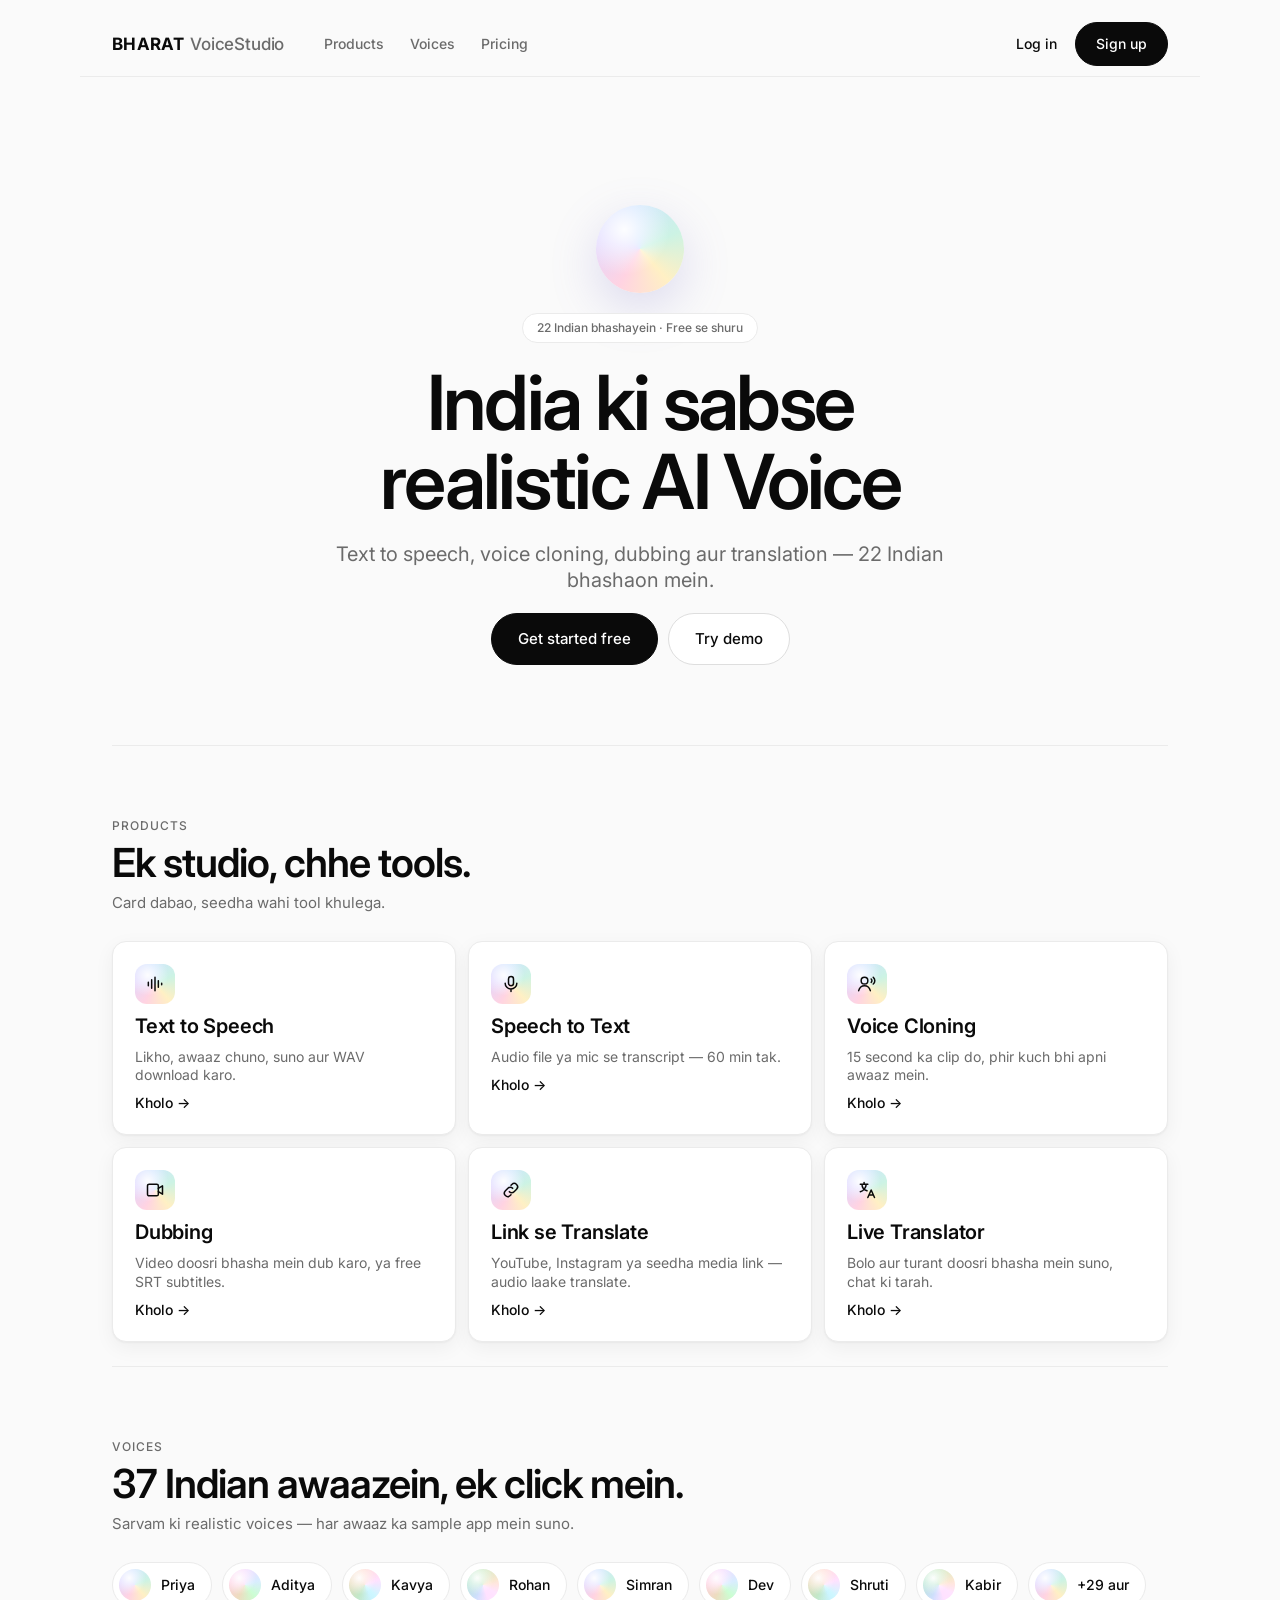
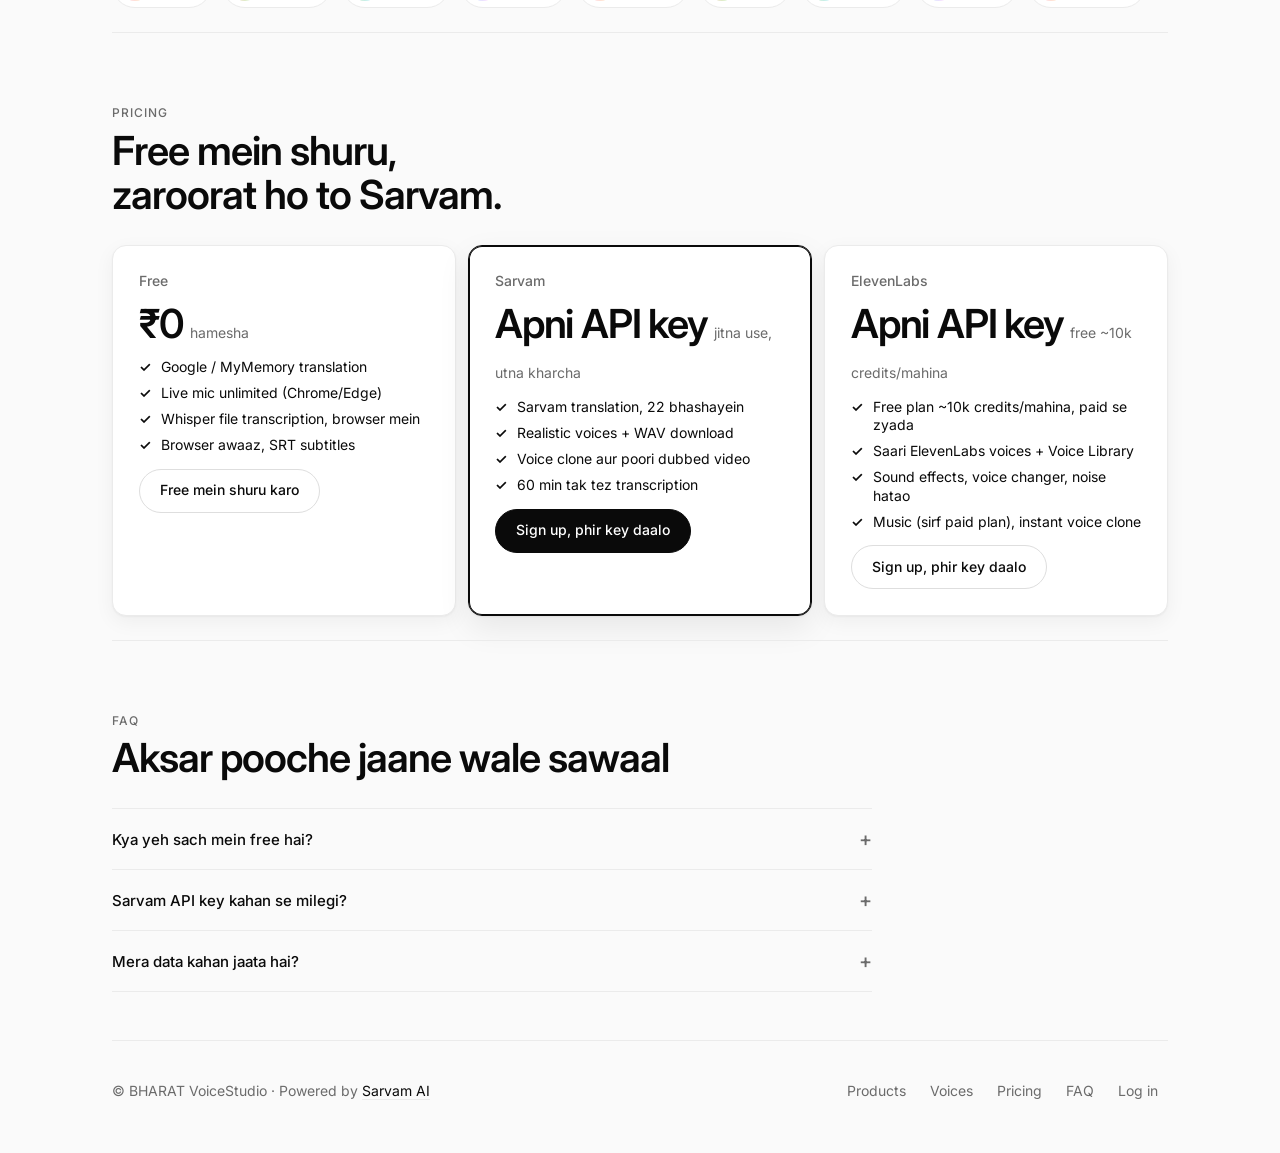
==== commit d123f172: "Fix taps that missed: Link progress log moved below the subtitle/audio boxes so it can't push 'Subti" ====
--- a/index.html
+++ b/index.html
@@ -140,6 +140,8 @@
       .x-lkbox { display: grid; gap: 12px; }
       .x-lkfail ol { margin: 0; padding-left: 20px; display: grid; gap: 6px; font: var(--type-body); }
       .x-lklog, #lkErr, #lkFail, #lkRetryRow { scroll-margin-top: 96px; }
+      .x-btn { touch-action: manipulation; }
+      #lkSubBox, #lkAudioBox { scroll-margin-top: 96px; scroll-margin-bottom: 96px; overflow-anchor: none; }
       @media (max-width: 400px) { .x-lkinfo img { width: 88px; } }
 
       /* ===== Aurora Glass Studio layer ===== */
@@ -841,7 +843,6 @@
                 <button class="x-btn" type="button" id="lkCancel" hidden>Cancel</button>
               </div>
               <div class="x-bar" id="lkBar" role="progressbar" aria-label="Download" aria-valuemin="0" aria-valuemax="100" aria-valuenow="0" hidden><span id="lkFill"></span></div>
-              <ol class="x-lklog" id="lkLog" aria-live="polite" hidden></ol>
 
               <div class="x-lkinfo" id="lkInfo" hidden>
                 <span id="lkThumb" hidden></span>
@@ -881,6 +882,10 @@
                 <button class="x-btn" type="button" id="lkCopy">Link copy karo</button>
                 <p class="x-ok" id="lkCopyMsg" hidden>Copy ho gaya ✓</p>
               </div>
+              <!-- Progress log sits BELOW the result boxes: new log lines must never push the
+                   "Subtitle se seedha translate" / "Translate karo" buttons while the user taps them. -->
+              <p class="x-small-head" id="lkLogHead" hidden>Progress</p>
+              <ol class="x-lklog" id="lkLog" aria-live="polite" hidden></ol>
             </div>
             </div>
 
@@ -3624,7 +3629,7 @@
         function lkLog(text, state) {
           var li = document.createElement("li");
           lkSet(li, state || "run", text);
-          $("lkLog").appendChild(li); $("lkLog").hidden = false;
+          $("lkLog").appendChild(li); $("lkLog").hidden = false; $("lkLogHead").hidden = false;
           $("lkLog").scrollTop = $("lkLog").scrollHeight;
           return li;
         }
@@ -3769,6 +3774,7 @@
           var sel = $("lkSubSel"); sel.textContent = "";
           list.forEach(function (s, i) { addOpt(sel, String(i), (s.name || s.code) + (s.auto ? " (auto)" : "")); });
           $("lkSubBox").hidden = false;
+          try { $("lkSubBox").scrollIntoView({ behavior: "smooth", block: "nearest" }); } catch (e) {}
           lkLog(list.length + " subtitle mile — 'Subtitle se seedha translate' sabse tez hai.", "ok");
         }
 
@@ -4160,7 +4166,7 @@
 
         // --- main ---
         function lkReset() {
-          $("lkLog").textContent = ""; $("lkLog").hidden = true;
+          $("lkLog").textContent = ""; $("lkLog").hidden = true; $("lkLogHead").hidden = true;
           $("lkInfo").hidden = true; $("lkSubBox").hidden = true; $("lkAudioBox").hidden = true;
           $("lkFail").hidden = true; $("lkFailWhy").hidden = true; $("lkCopyMsg").hidden = true; lkErr(""); lkBar(null);
           var a = $("lkAudio"); a.pause(); a.removeAttribute("src"); a.load();
--- a/hark.css
+++ b/hark.css
@@ -0,0 +1,689 @@
+/* Hark's design tokens and component styles. Each component's rules follow its @component comment. style-gates: data */
+
+/* @component foundations */
+:root {
+  color-scheme: light dark;
+
+  --text-primary: light-dark(#1d1d1f, #f5f5f7);         /* body text */
+  --text-secondary: light-dark(#636366, #a1a1a6);       /* supporting grey text */
+  --text-tertiary: light-dark(#1d1d1f4d, #f5f5f74d);    /* hollow dots, faint marks; never body text */
+  --text-primary-on: light-dark(#f5f5f7, #1d1d1f);      /* text on --fill-primary */
+  --text-secondary-on: light-dark(#aeaeb2, #5c5c60);    /* grey text on --fill-primary */
+  --fill-primary: light-dark(#1d1d1f, #f5f5f7);         /* the strong fill: solid chips, the nav, the badge */
+  --fill-primary-on: light-dark(#f5f5f7, #1d1d1f);      /* the page background */
+  --fill-secondary: light-dark(#1d1d1f80, #f5f5f780);
+  --fill-tertiary: light-dark(#e8e8ea, #2a2a2d);        /* the grey card, panel and row tint */
+  --fill-segment: light-dark(#3a3a3c, #e2e2e4);         /* the nav's tab track */
+  --fill-system-green: #00a665;                         /* status: done, ready */
+  --fill-system-orange: #ff4d00;                        /* status: now, current */
+  --fill-system-red: light-dark(#da2f35, #f1555b);      /* status: blocked, error */
+  --transparent-primary: light-dark(#1d1d1f4d, #f5f5f74d);
+  --stroke-primary: light-dark(#1d1d1f24, #f5f5f724);   /* strong hairline */
+  --stroke-secondary: light-dark(#1d1d1f12, #f5f5f712); /* faint hairline between rows */
+  --stroke-primary-on: light-dark(#f5f5f71a, #1d1d1f1a);
+  --stroke-composer: light-dark(#f5f5f780, #1d1d1f80);  /* the callout's glass edge */
+  --stroke-system-orange: #ff4d0026;
+  --hover-wash: light-dark(#1d1d1f0d, #f5f5f70d);
+  --hover-wash-primary-on: light-dark(#f9f9fa26, #1d1d1f14);
+
+  /* The hero is light text over a dark photo in both themes. */
+  --hero-surface: #161f39;
+  --hero-text: #f5f5f7;
+  --hero-text-muted: #f5f5f7cc;
+  --hero-scrim-strong: rgb(22 31 57 / 0.78);
+  --hero-scrim-soft: rgb(22 31 57 / 0.3);
+  --hero-scrim-side: rgb(22 31 57 / 0.45);
+  --hero-glass: rgb(22 31 57 / 0.42);
+  --hero-glass-faint: rgb(22 31 57 / 0.35);
+  --hero-glass-stroke: rgb(245 245 247 / 0.28);
+
+  --mat-regular: light-dark(rgb(255 255 255 / 0.56), rgb(29 29 31 / 0.55));
+  --mat-thin: light-dark(rgb(255 255 255 / 0.22), rgb(29 29 31 / 0.4));
+  --mat-agent: light-dark(rgb(255 255 255 / 0.84), rgb(29 29 31 / 0.66));
+  --mat-inverse: color-mix(in srgb, var(--fill-primary) 86%, transparent);  /* the nav: dark on light, light on dark */
+  --hark-blur: blur(50px) saturate(1.6);
+  --hark-shadow: 0 8px 40px #1d1d1f1f;
+
+  --sans: "GT Standard", "GT Standard L", "Geist", -apple-system, BlinkMacSystemFont, "Helvetica Neue", sans-serif;
+  --lh: 1.3;                                            /* every text style is 130% */
+  --weight-light: 300;
+  --weight-regular: 400;
+  --weight-medium: 500;
+  --weight-bold: 600;
+  --size-caption: 12px;                                 /* the smallest text allowed */
+  --size-meta: 13px;
+  --size-small: 14px;
+  --size-body: 15px;
+  --size-prose: 16px;
+  --size-heading: 20px;
+  --size-figure: clamp(24px, 3vw, 32px);
+  --size-title: clamp(26px, 3vw, 32px);
+  --size-display: clamp(34px, 5vw, 48px);
+  --size-lede: clamp(16px, 1.7vw, 20px);
+
+  --type-caption: var(--weight-regular) var(--size-caption)/var(--lh) var(--sans);
+  --type-tag: var(--weight-medium) var(--size-caption)/var(--lh) var(--sans);
+  --type-small: var(--weight-regular) var(--size-small)/var(--lh) var(--sans);
+  --type-label: var(--weight-medium) var(--size-small)/var(--lh) var(--sans);
+  --type-body: var(--weight-regular) var(--size-body)/var(--lh) var(--sans);
+  --type-body-strong: var(--weight-medium) var(--size-body)/var(--lh) var(--sans);
+  --type-heading: var(--weight-medium) var(--size-heading)/var(--lh) var(--sans);
+  --type-lede: var(--weight-medium) var(--size-lede)/var(--lh) var(--sans);
+  --type-figure: var(--weight-regular) var(--size-figure)/var(--lh) var(--sans);
+  --type-title: var(--weight-regular) var(--size-title)/var(--lh) var(--sans);
+  --type-display: var(--weight-medium) var(--size-display)/var(--lh) var(--sans);
+  --type-numeral: var(--weight-regular) 48px/1 var(--sans);
+
+  --r-s: 12px;
+  --r-m: 16px;
+  --r-l: 24px;
+  --r-xl: 32px;
+  --r-pill: 100px;
+
+  --ease-out: cubic-bezier(0.23, 1, 0.32, 1);
+  --dur-quick: 160ms;
+  --dur-draw: 1400ms;
+
+  --page-max: 1120px;
+  --gutter: clamp(16px, 3vw, 32px);                     /* the page's side padding */
+  --tap: 44px;                                          /* the smallest touch target */
+}
+:root[data-theme="light"] { color-scheme: light; }
+:root[data-theme="dark"] { color-scheme: dark; }
+
+* { box-sizing: border-box; }
+html { -webkit-text-size-adjust: 100%; scroll-behavior: smooth; }
+@media (prefers-reduced-motion: reduce) { html { scroll-behavior: auto; } }
+
+body {
+  margin: 0;
+  background: var(--fill-primary-on);
+  color: var(--text-primary);
+  font: var(--type-body);
+  -webkit-font-smoothing: antialiased;
+  overflow-x: hidden;
+}
+
+img { max-width: 100%; display: block; }
+figure { margin-inline: 0; }
+a { color: inherit; }
+b, strong { font-weight: var(--weight-bold); }
+p { margin: 0; text-wrap: pretty; }
+h1, h2, h3 { margin: 0; text-wrap: balance; }
+small { font-size: max(var(--size-caption), 0.85em); }
+.sub { color: var(--text-secondary); }
+
+:focus-visible { outline: 2px solid var(--fill-primary); outline-offset: 3px; border-radius: 6px; }
+
+/* @component page */
+.page {
+  max-width: var(--page-max);
+  margin: 0 auto;
+  padding-inline: var(--gutter);
+  padding-block: 12px 40px;
+  display: grid;
+  grid-template-columns: minmax(0, 1fr);
+  gap: 16px;
+}
+.main { display: grid; grid-template-columns: minmax(0, 1fr); gap: 16px; min-width: 0; }
+
+.glass {
+  background: var(--mat-inverse);
+  -webkit-backdrop-filter: var(--hark-blur);
+  backdrop-filter: var(--hark-blur);
+  border: 1px solid var(--stroke-primary-on);
+}
+.nav {
+  position: sticky;
+  top: calc(env(safe-area-inset-top, 0px) + 12px);
+  z-index: 20;
+  justify-self: center;
+  max-width: 100%;
+  display: flex;
+  align-items: center;
+  gap: 6px;
+  padding: 5px;
+  border-radius: var(--r-pill);
+  box-shadow: var(--hark-shadow);
+}
+.nav :focus-visible { outline-color: var(--fill-primary-on); }
+.seg {
+  display: flex;
+  min-width: 0;
+  overflow-x: auto;
+  scrollbar-width: none;
+  border-radius: var(--r-pill);
+  background: var(--fill-segment);
+}
+.seg::-webkit-scrollbar { display: none; }
+.seg a {
+  flex: none;
+  padding: 8px 14px;
+  border-radius: var(--r-pill);
+  font: var(--type-label);
+  color: var(--text-secondary-on);
+  text-decoration: none;
+  white-space: nowrap;
+}
+.seg a:hover { color: var(--text-primary-on); }
+/* The active tab carries its own fill so its text is measured against it. */
+.seg a[aria-current="true"] { background: var(--fill-primary-on); color: var(--text-primary); }
+.theme-btn {
+  flex: none;
+  width: 36px; height: 36px;
+  display: grid;
+  place-items: center;
+  border: 0;
+  border-radius: 50%;
+  background: var(--hover-wash-primary-on);
+  color: var(--text-primary-on);
+  cursor: pointer;
+}
+.theme-btn:hover { box-shadow: inset 0 0 0 100px var(--hover-wash-primary-on); }
+.theme-btn::before { content: ""; width: 14px; height: 14px; border-radius: 50%; box-shadow: inset 0 0 0 1.5px currentColor; background: linear-gradient(to right, light-dark(currentColor, transparent) 50%, light-dark(transparent, currentColor) 50%); }
+@media (max-width: 599px) {
+  .seg a { display: flex; align-items: center; min-height: var(--tap); }
+  .theme-btn { width: var(--tap); height: var(--tap); }
+}
+
+/* @component footer */
+.foot {
+  display: flex;
+  flex-wrap: wrap;
+  align-items: center;
+  justify-content: space-between;
+  gap: 16px 24px;
+  padding-top: 24px;
+  border-top: 1px solid var(--stroke-secondary);
+  font-size: var(--size-small);
+  color: var(--text-secondary);
+}
+.foot strong { color: var(--text-primary); }
+.foot nav { display: flex; flex-wrap: wrap; gap: 6px; }
+.foot nav a {
+  padding: 6px 12px;
+  border-radius: var(--r-pill);
+  background: var(--fill-tertiary);
+  color: var(--text-primary);
+  font: var(--type-tag);
+  text-decoration: none;
+}
+.foot nav a:hover { box-shadow: inset 0 0 0 100px var(--hover-wash); }
+.badge {
+  display: inline-flex;
+  align-items: center;
+  gap: 10px;
+  padding: 12px 16px;
+  border-radius: var(--r-xl);
+  background: var(--fill-primary);
+  color: var(--text-primary-on);
+  box-shadow: var(--hark-shadow);
+  font: var(--weight-medium) var(--size-body)/1.1 var(--sans);
+  text-decoration: none;
+}
+.badge:hover { box-shadow: var(--hark-shadow), inset 0 0 0 100px var(--hover-wash-primary-on); }
+.hark-mark { display: inline-grid; place-items: center; }
+.hark-mark svg { display: block; }
+@media (max-width: 599px) {
+  .foot nav a { display: inline-flex; align-items: center; min-height: var(--tap); min-width: var(--tap); }
+  .badge { min-height: var(--tap); }
+}
+
+/* @component chip */
+.chip {
+  display: inline-flex;
+  align-items: center;
+  gap: 6px;
+  padding: 4px 10px 4px 8px;
+  border-radius: var(--r-pill);
+  font: var(--type-tag);
+  max-width: 100%;
+  background: var(--fill-tertiary);
+  color: var(--text-secondary);
+  vertical-align: middle;
+}
+.chip::before {
+  content: "";
+  width: 7px; height: 7px;
+  border-radius: 50%;
+  flex: none;
+  box-shadow: inset 0 0 0 1.5px var(--text-tertiary);
+}
+.chip--solid { background: var(--fill-primary); color: var(--text-primary-on); }
+.chip--solid::before { background: var(--fill-system-green); box-shadow: none; }
+td .chip { white-space: nowrap; }
+/* @component dot */
+.dot {
+  display: inline-flex;
+  align-items: center;
+  gap: 6px;
+  margin-top: 4px;
+  font: var(--type-tag);
+  color: var(--text-primary);
+}
+.dot::before { content: ""; width: 7px; height: 7px; border-radius: 50%; background: var(--fill-system-green); }
+tbody th .dot { display: flex; width: fit-content; }
+/* @component pill */
+.pill {
+  display: inline-block;
+  padding: 1px 8px;
+  border-radius: var(--r-pill);
+  background: var(--fill-tertiary);
+  color: var(--text-secondary);
+  font: var(--type-tag);
+  white-space: normal;
+  vertical-align: 1px;
+}
+/* @component button, link and links */
+.btn {
+  display: inline-flex;
+  align-items: center;
+  gap: 6px;
+  min-height: 30px;
+  padding: 5px 12px;
+  border-radius: var(--r-s);
+  background: var(--fill-primary-on);
+  color: var(--text-primary);
+  border: 1px solid var(--stroke-primary);
+  font: var(--type-tag);
+  text-decoration: none;
+  max-width: 100%;
+  transition: box-shadow var(--dur-quick) ease;
+}
+.btn:hover { box-shadow: inset 0 0 0 100px var(--hover-wash); }
+.btn[target="_blank"]::after { content: "\2197"; font-size: 11px; color: var(--text-secondary); }
+.link {
+  color: var(--text-primary);
+  text-decoration: underline;
+  text-decoration-color: var(--stroke-primary);
+  text-underline-offset: 3px;
+  max-width: 100%;
+  overflow-wrap: anywhere;
+}
+.link:hover { text-decoration-color: currentColor; }
+.links { display: flex; flex-wrap: wrap; gap: 8px; }
+@media (pointer: coarse), (max-width: 599px) { .btn { min-height: var(--tap); padding-inline: 14px; } }
+@media (max-width: 599px) {
+  .link { display: inline-flex; align-items: center; min-width: var(--tap); min-height: var(--tap); margin: -13px 0; vertical-align: middle; }
+}
+/* @component text and fineprint */
+.prose { display: grid; gap: 12px; max-width: 68ch; font-size: var(--size-prose); }
+.fineprint { font-size: var(--size-small); color: var(--text-secondary); max-width: 70ch; }
+/* @component hero */
+.hero {
+  position: relative;
+  min-height: clamp(460px, 64vh, 660px);
+  border-radius: var(--r-xl);
+  overflow: hidden;
+  display: flex;
+  align-items: flex-end;
+  color: var(--hero-text);
+  isolation: isolate;
+  box-shadow: var(--hark-shadow);
+  background: var(--hero-surface);
+}
+/* Without a photo the hero is as tall as its copy, so the callout sits beside the copy instead of over it. */
+.hero:not(:has(.hero__img)) { min-height: 0; background: var(--hero-surface) center / cover no-repeat; }
+.hero:not(:has(.hero__img))::after { background: linear-gradient(to right, var(--hero-scrim-side) 0%, transparent 60%); }
+@media (min-width: 761px) {
+  .hero:not(:has(.hero__img)) > .callout { position: static; flex: none; align-self: flex-start; margin: clamp(16px, 2.4vw, 24px) clamp(16px, 2.4vw, 24px) clamp(16px, 2.4vw, 24px) auto; }
+}
+.hero__img {
+  position: absolute;
+  inset: 0;
+  width: 100%;
+  height: 100%;
+  object-fit: cover;
+  object-position: 40% 60%;
+  z-index: -2;
+}
+.hero::after {
+  content: "";
+  position: absolute;
+  inset: 0;
+  z-index: -1;
+  background:
+    linear-gradient(to top, var(--hero-scrim-strong) 0%, var(--hero-scrim-soft) 42%, transparent 66%),
+    linear-gradient(to right, var(--hero-scrim-side) 0%, transparent 60%);
+}
+.hero__copy {
+  display: grid;
+  gap: 14px;
+  max-width: 40rem;
+  padding: clamp(24px, 4vw, 48px);
+  padding-bottom: clamp(28px, 3.4vw, 44px);
+}
+.hero__eyebrow {
+  justify-self: start;
+  padding: 6px 12px;
+  border-radius: var(--r-pill);
+  background: var(--hero-glass);
+  border: 1px solid var(--hero-glass-stroke);
+  -webkit-backdrop-filter: var(--hark-blur);
+  backdrop-filter: var(--hark-blur);
+  font: var(--type-label);
+}
+.hero h1 { font: var(--type-display); letter-spacing: 0; }
+.hero h1 em { font-style: normal; }
+.hero__sub { font: var(--type-lede); max-width: 34ch; }
+.hero__meta { font-size: var(--size-small); color: var(--hero-text-muted); }
+.hero__credit {
+  position: absolute;
+  right: clamp(20px, 3vw, 32px);
+  bottom: 16px;
+  padding: 4px 10px;
+  border-radius: var(--r-pill);
+  background: var(--hero-glass-faint);
+  -webkit-backdrop-filter: var(--hark-blur);
+  backdrop-filter: var(--hark-blur);
+  font: var(--type-caption);
+  color: var(--hero-text-muted);
+}
+.hero > .callout {
+  position: absolute;
+  top: clamp(16px, 2.4vw, 24px);
+  right: clamp(16px, 2.4vw, 24px);
+  width: min(320px, calc(100% - 32px));
+}
+@media (max-width: 760px) {
+  .hero { flex-direction: column; justify-content: flex-end; align-items: stretch; min-height: 0; }
+  .hero__img { object-position: 22% 50%; }
+  .hero__copy { padding-top: 260px; padding-bottom: 28px; }
+  .hero:not(:has(.hero__img)) .hero__copy { padding-top: clamp(24px, 4vw, 48px); }
+  .hero__credit { top: 16px; right: 16px; bottom: auto; }
+  .hero > .callout { position: static; width: auto; margin: 0 12px 12px; }
+}
+/* @component callout */
+.callout {
+  max-width: 420px;
+  display: grid;
+  gap: 10px;
+  padding: 16px 18px 18px;
+  border-radius: var(--r-l);
+  background: var(--mat-agent);
+  -webkit-backdrop-filter: var(--hark-blur);
+  backdrop-filter: var(--hark-blur);
+  border: 1px solid var(--stroke-composer);
+  box-shadow: var(--hark-shadow);
+  color: var(--text-primary);
+  font-size: var(--size-small);
+}
+.callout__head { display: flex; align-items: center; gap: 8px; color: var(--text-secondary); font-weight: var(--weight-medium); }
+.callout__head svg { color: var(--text-primary); }
+.callout__lead { font-size: var(--size-body); }
+.callout .fineprint { font-size: var(--size-caption); }
+.callout .btn { justify-self: start; }
+/* @component stats */
+.stats { display: grid; grid-auto-flow: column; grid-auto-columns: minmax(0, 1fr); padding-top: 8px; }
+.stat {
+  display: grid;
+  grid-template-rows: 1fr auto;
+  gap: 4px;
+  padding: 12px 24px;
+  border-left: 1px solid var(--stroke-secondary);
+}
+.stat:first-child { border-left: 0; padding-left: 0; }
+.stat__fig { font: var(--type-figure); font-variant-numeric: tabular-nums; }
+.stat__label { font-size: var(--size-small); color: var(--text-secondary); }
+@media (max-width: 760px) {
+  .stats { grid-auto-flow: row; grid-template-columns: auto minmax(0, 1fr); column-gap: 12px; padding-top: 0; }
+  .stat { grid-column: 1 / -1; grid-template-columns: subgrid; align-items: baseline; gap: 12px; padding: 14px 0; border-left: 0; border-top: 1px solid var(--stroke-secondary); }
+  .stat:first-child { border-top: 0; }
+}
+/* @component section */
+.section {
+  padding-block: clamp(40px, 6vw, 72px) clamp(16px, 2vw, 24px);
+  border-top: 1px solid var(--stroke-secondary);
+  scroll-margin-top: calc(env(safe-area-inset-top, 0px) + 72px); /* Clears the sticky .nav: its top offset plus its tallest height, 56px. */
+  min-width: 0;
+}
+.section > * + * { margin-top: clamp(20px, 2.4vw, 28px); }
+.section > .head + * { margin-top: 0; }
+.head {
+  display: grid;
+  grid-template-columns: minmax(0, 1.65fr) minmax(0, 1fr);
+  gap: 10px 40px;
+  align-items: end;
+  margin-bottom: clamp(24px, 3vw, 36px);
+}
+.head__eyebrow { grid-column: 1 / -1; font: var(--type-label); color: var(--text-secondary); }
+.head h2 { font: var(--type-title); }
+.head__sub { justify-self: end; font-size: var(--size-body); color: var(--text-secondary); max-width: 44ch; text-align: right; }
+@media (max-width: 900px) { .head { grid-template-columns: 1fr; } .head__sub { justify-self: start; text-align: left; } }
+/* @component table */
+.table-wrap { margin-inline: -12px; padding-inline: 12px; overflow-x: auto; }
+table { width: 100%; border-collapse: collapse; font: var(--type-small); font-variant-numeric: tabular-nums; }
+caption { text-align: left; font: var(--type-caption); color: var(--text-secondary); padding: 0 0 10px; }
+th, td { text-align: left; vertical-align: top; padding: 12px; border-bottom: 1px solid var(--stroke-secondary); }
+th:first-child, td:first-child { padding-left: 0; }
+th:last-child, td:last-child { padding-right: 0; }
+thead th {
+  font: var(--type-tag);
+  color: var(--text-secondary);
+  border-bottom-color: var(--stroke-primary);
+  padding-top: 0;
+  padding-bottom: 8px;
+  white-space: nowrap;
+}
+tbody th { font-weight: var(--weight-bold); }
+tbody tr:last-child > * { border-bottom: 0; }
+.rowhead { white-space: nowrap; }
+td small, th small { display: block; font: var(--type-caption); color: var(--text-secondary); margin-top: 2px; }
+td.num { font-weight: var(--weight-bold); white-space: nowrap; }
+td.num small { white-space: normal; }
+.muted { color: var(--text-secondary); }
+tr.is-highlight > * { background: var(--fill-tertiary); }
+tr.is-highlight > :first-child { box-shadow: -12px 0 var(--fill-tertiary); }
+tr.is-highlight > :last-child { box-shadow: 12px 0 var(--fill-tertiary); }
+.after-table { margin-top: 20px; padding-inline: 12px; }
+@media (max-width: 599px) {
+  .table-wrap table, .table-wrap tbody, .table-wrap tr, .table-wrap th, .table-wrap td { display: block; }
+  .table-wrap thead { display: none; }
+  .table-wrap caption { display: block; text-align: left; }
+  .table-wrap tbody tr { padding: 12px 0; border-bottom: 1px solid var(--stroke-secondary); }
+  .table-wrap tbody tr.is-highlight { margin-inline: -12px; padding-inline: 12px; background: var(--fill-tertiary); }
+  .table-wrap tbody tr.is-highlight > * { background: none; box-shadow: none; }
+  .table-wrap tbody tr > * { border-bottom: 0; padding: 2px 0; }
+  .table-wrap tbody td.is-empty { display: none; }
+  .table-wrap tbody td[data-label] { display: grid; grid-template-columns: minmax(0, 8em) minmax(0, 1fr); column-gap: 12px; }
+  .table-wrap tbody td[data-label]::before { content: attr(data-label) " "; color: var(--text-secondary); font-size: var(--size-caption); }
+  .rowhead { white-space: normal; }
+}
+/* @component compare */
+.compare { margin-inline: -12px; overflow-x: auto; scroll-snap-type: x mandatory; }
+.compare table { table-layout: fixed; min-width: calc(var(--compare-cols, 3) * 200px); }
+.compare th, .compare td { scroll-snap-align: start; padding-inline: 12px; }
+.compare thead th { font: var(--type-body-strong); color: var(--text-primary); white-space: normal; padding-top: 0; padding-bottom: 14px; border-bottom-color: var(--stroke-secondary); }
+/* On light tiles a white product backdrop blends into the grey. */
+.compare__media { position: relative; display: grid; grid-template: minmax(0, 1fr) / minmax(0, 1fr); place-items: center; width: 100%; aspect-ratio: 4 / 3; max-height: 240px; margin: 0 0 12px; padding: 16px; border-radius: var(--r-m); background: var(--fill-tertiary); }
+.compare__media img { max-width: 100%; max-height: 100%; mix-blend-mode: multiply; }
+.compare thead th > .chip { display: flex; width: fit-content; margin-top: 8px; }
+.compare:has(.compare__media) thead th:not(:has(.compare__media))::before { content: ""; display: block; width: 100%; aspect-ratio: 4 / 3; max-height: 240px; margin-bottom: 12px; border-radius: var(--r-m); background: var(--fill-tertiary); }
+:root[data-theme="dark"] .compare__media img { mix-blend-mode: normal; border-radius: var(--r-s); }
+@media (prefers-color-scheme: dark) { :root:not([data-theme="light"]) .compare__media img { mix-blend-mode: normal; border-radius: var(--r-s); } }
+/* The header column shrinks to nothing on screen but stays in the table, so screen readers keep each value's row header. */
+.js .compare tbody th[scope="row"], .js .compare thead td:first-child { width: 0; padding: 0; border: 0; overflow: hidden; clip-path: inset(50%); white-space: nowrap; }
+.js .compare td[data-label]::before { content: attr(data-label); content: attr(data-label) / ""; display: block; margin-bottom: 4px; font: var(--type-caption); color: var(--text-secondary); }
+@media (max-width: 599px) { .compare table { min-width: calc(var(--compare-cols, 3) * 68vw); } }
+/* @component steps */
+.step {
+  display: grid;
+  grid-template-columns: 112px minmax(0, 1fr) minmax(220px, 0.78fr);
+  gap: 16px 28px;
+  padding: 28px 0;
+  border-bottom: 1px solid var(--stroke-secondary);
+}
+.step > * { min-width: 0; }
+.steps > .step:last-child { border-bottom: 0; }
+.step p + p { margin-top: 8px; }
+.step__num { font: var(--type-numeral); color: var(--text-primary); font-variant-numeric: tabular-nums; }
+.step__eyebrow { margin-top: 8px; font: var(--type-label); color: var(--text-secondary); }
+.step h3 { font: var(--type-heading); margin-bottom: 12px; }
+.step__pills { list-style: none; margin: 0 0 14px; padding: 0; display: flex; flex-wrap: wrap; gap: 6px; }
+.step__pills li {
+  padding: 4px 10px;
+  border-radius: var(--r-pill);
+  border: 1px solid var(--stroke-primary);
+  font-size: var(--size-meta);
+  color: var(--text-secondary);
+  max-width: 100%;
+}
+.step__pills b { color: var(--text-primary); font-weight: var(--weight-bold); }
+.step__panel {
+  align-self: start;
+  margin: 0;
+  padding: 16px 18px;
+  border-radius: var(--r-m);
+  background: var(--fill-tertiary);
+  font-size: var(--size-small);
+}
+.step__panel dt { font-size: var(--size-caption); color: var(--text-secondary); margin-bottom: 2px; }
+.step__panel dd { margin: 0 0 12px; }
+.step__panel dd:last-child { margin-bottom: 0; }
+.step__panel .fineprint { display: block; margin-top: 6px; font-size: var(--size-caption); }
+.step__panel .btn { margin-top: 8px; }
+.step__figure { grid-column: 2 / span 2; margin: 0; }
+.step__figure img { width: 100%; height: clamp(200px, 26vw, 320px); object-fit: cover; border-radius: var(--r-m); }
+.step__figure figcaption { font-size: var(--size-caption); color: var(--text-secondary); padding-top: 10px; }
+@media (min-width: 901px) {
+  .step:not(:has(> .step__panel)) { grid-template-columns: 112px minmax(0, 1fr); }
+  .step:not(:has(> .step__panel)) > .step__figure { grid-column: 2; }
+}
+@media (max-width: 900px) {
+  .step { grid-template-columns: minmax(0, 1fr); gap: 14px; }
+  .step__figure { grid-column: 1; }
+  .step__intro { display: flex; align-items: baseline; gap: 14px; }
+  .step__num { font-size: 40px; }
+  .step__eyebrow { margin-top: 0; }
+}
+/* @component checklist */
+.checklist { display: grid; grid-template-columns: minmax(0, 1.4fr) auto minmax(0, 1fr); column-gap: 20px; list-style: none; margin: 0; padding: 0; }
+.checklist:not(:has(.checklist__note)) { grid-template-columns: minmax(0, 1fr) auto; }
+.checklist > li {
+  display: grid;
+  grid-column: 1 / -1;
+  grid-template-columns: subgrid;
+  row-gap: 8px;
+  align-items: center;
+  padding: 14px 0;
+  border-bottom: 1px solid var(--stroke-secondary);
+}
+.checklist > li:last-child { border-bottom: 0; }
+.checklist__item { grid-column: 1; font-weight: var(--weight-bold); }
+.checklist > li > .chip { grid-column: 2; justify-self: start; }
+.checklist:not(:has(.checklist__note)) > li > .chip { justify-self: end; }
+.checklist__item small { display: block; font-weight: var(--weight-regular); font-size: var(--size-caption); color: var(--text-secondary); margin-top: 2px; }
+.checklist__note { grid-column: 3; font-size: var(--size-small); color: var(--text-secondary); }
+.checklist > li.is-done .checklist__item { text-decoration: line-through; text-decoration-color: var(--text-tertiary); }
+@media (max-width: 760px) {
+  .checklist { grid-template-columns: minmax(0, 1fr) auto; }
+  .checklist > li > .chip { justify-self: end; }
+  .checklist__note { grid-column: 1 / -1; }
+}
+/* @component breakdown */
+.breakdown { max-width: 720px; }
+@media (min-width: 901px) { .section > .breakdown, .section > .aside { max-width: calc((100% - 40px) * 1.65 / 2.65); } }
+.breakdown dl { margin: 0; }
+.breakdown .row {
+  display: flex;
+  align-items: baseline;
+  justify-content: space-between;
+  gap: 16px;
+  padding: 14px 0;
+  border-bottom: 1px solid var(--stroke-secondary);
+}
+.breakdown dt { font-size: var(--size-body); }
+.breakdown dt small { display: block; color: var(--text-secondary); font-size: var(--size-meta); margin-top: 2px; }
+.breakdown dd { margin: 0; font-weight: var(--weight-bold); font-size: var(--size-body); white-space: nowrap; font-variant-numeric: tabular-nums; }
+.breakdown .row--total {
+  margin-top: -1px;
+  padding: 18px 0 0;
+  border-top: 1px solid var(--stroke-primary);
+  border-bottom: 0;
+  flex-wrap: wrap;
+  align-items: baseline;
+}
+.breakdown .row--total dt { font: var(--type-body-strong); }
+.breakdown .row--total dd { font: var(--type-figure); white-space: normal; }
+.breakdown .fineprint { margin-top: 16px; }
+/* @component pair */
+.pair { display: grid; grid-template-columns: repeat(2, minmax(0, 1fr)); gap: clamp(20px, 3vw, 40px); align-items: start; }
+.pair:has(> :is(.callout, .aside):last-child) { grid-template-columns: minmax(0, 1.65fr) minmax(0, 1fr); column-gap: 40px; }
+.pair > .callout { max-width: none; }
+@media (max-width: 760px) { .pair, .pair:has(> :is(.callout, .aside):last-child) { grid-template-columns: minmax(0, 1fr); } }
+/* @component timeline */
+.timeline { display: grid; grid-template-columns: 210px minmax(0, 1fr) auto; column-gap: 28px; list-style: none; margin-inline: 0; margin-bottom: 0; padding: 0; }
+.timeline > li {
+  display: grid;
+  grid-column: 1 / -1;
+  grid-template-columns: subgrid;
+  row-gap: 8px;
+  align-items: start;
+  padding: 18px 0;
+  border-bottom: 1px solid var(--stroke-secondary);
+}
+.timeline > li:first-child { padding-top: 0; }
+.timeline > li:last-child { border-bottom: 0; padding-bottom: 0; }
+.timeline__when { display: flex; align-items: baseline; gap: 12px; font-weight: var(--weight-bold); }
+.timeline__when::before {
+  content: "";
+  width: 8px; height: 8px;
+  flex: none;
+  border-radius: 50%;
+  box-shadow: inset 0 0 0 1.5px var(--text-tertiary);
+  transform: translateY(-1px);
+}
+.timeline > li.is-current .timeline__when::before { background: var(--fill-system-orange); box-shadow: 0 0 0 4px var(--stroke-system-orange); }
+.timeline > li > p:has(> .chip:only-child) { justify-self: end; }
+.timeline__what ul { margin: 0; padding-left: 18px; }
+.timeline__what li { margin-bottom: 4px; }
+.timeline__what li:last-child { margin-bottom: 0; }
+.timeline__what p + p { margin-top: 6px; }
+@media (max-width: 900px) {
+  .timeline { grid-template-columns: minmax(0, 1fr); }
+  .timeline > li > p:has(> .chip:only-child) { justify-self: start; }
+  .timeline__what, .timeline > li > p:last-child { padding-left: 20px; }
+}
+/* @component cards */
+.cards { display: grid; grid-template-columns: repeat(auto-fit, minmax(min(100%, 260px), 1fr)); gap: 16px; }
+.cards:has(> :nth-child(4):last-child) { grid-template-columns: repeat(2, minmax(0, 1fr)); }
+.cards > div { padding: 22px 24px; border-radius: var(--r-m); background: var(--fill-tertiary); }
+.cards h3 { font: var(--type-heading); margin-bottom: 10px; }
+.cards ul { margin: 0; padding: 0; list-style: none; }
+.cards li { padding: 10px 0; border-bottom: 1px solid var(--stroke-secondary); }
+.cards li:last-child { border-bottom: 0; padding-bottom: 0; }
+.cards__media { display: grid; grid-template: minmax(0, 1fr) / minmax(0, 1fr); place-items: center; aspect-ratio: 4 / 3; max-height: 220px; margin: 0 0 14px; padding: 12px; border-radius: var(--r-s); background: var(--fill-primary-on); }
+.cards__media img { max-width: 100%; max-height: 100%; mix-blend-mode: multiply; }
+:root[data-theme="dark"] .cards__media img { mix-blend-mode: normal; }
+@media (prefers-color-scheme: dark) { :root:not([data-theme="light"]) .cards__media img { mix-blend-mode: normal; } }
+.cards .quote { font: var(--type-heading); margin-bottom: 8px; text-wrap: balance; }
+@media (max-width: 900px) { .cards { grid-template-columns: 1fr; } }
+@media (max-width: 760px) { .cards:has(> :nth-child(4):last-child) { grid-template-columns: minmax(0, 1fr); } }
+/* @component aside */
+.aside {
+  max-width: 62ch;
+  padding: 20px 22px;
+  border: 1.5px dashed var(--stroke-primary);
+  border-radius: var(--r-m);
+}
+.aside h3 { font: var(--type-heading); margin-bottom: 6px; }
+/* @component chart */
+.chart { margin-bottom: 8px; padding: 20px 20px 12px; border-radius: var(--r-m); background: var(--fill-tertiary); overflow-x: auto; }
+.chart__cap { font-size: var(--size-caption); color: var(--text-secondary); margin-bottom: 12px; }
+.chart svg { width: 100%; height: auto; display: block; }
+.pf-grid { stroke: var(--stroke-primary); stroke-width: 1; }
+.pf-line { stroke: var(--fill-primary); stroke-width: 2.4; fill: none; stroke-linejoin: round; stroke-linecap: round; }
+.pf-fill { fill: var(--fill-primary); opacity: 0.07; }
+.pf-dot { fill: var(--fill-primary-on); stroke: var(--fill-primary); stroke-width: 2; }
+.pf-alt { fill: var(--text-primary); font: var(--weight-bold) var(--size-body) var(--sans); text-anchor: middle; }
+.pf-name { fill: var(--text-secondary); font: var(--weight-medium) var(--size-meta) var(--sans); text-anchor: middle; }
+.pf-num { fill: var(--text-tertiary); font: var(--weight-medium) var(--size-meta) var(--sans); text-anchor: middle; }
+.pf-axis { fill: var(--text-secondary); font: var(--weight-regular) var(--size-caption) var(--sans); }
+.js .chart:not(.is-in) .pf-line { stroke-dasharray: 1400; stroke-dashoffset: 1400; }
+.js .chart.is-in .pf-line { stroke-dasharray: 1400; stroke-dashoffset: 0; transition: stroke-dashoffset var(--dur-draw) var(--ease-out) 120ms; }
+@media (prefers-reduced-motion: reduce) { .js .chart .pf-line { stroke-dasharray: none; stroke-dashoffset: 0; transition: none; } }
+/* @component figure */
+.band { margin-inline: 0; margin-bottom: 0; }
+.band img { width: 100%; height: clamp(240px, 40vw, 520px); object-fit: cover; border-radius: var(--r-xl); }
+.band figcaption { font-size: var(--size-caption); color: var(--text-secondary); padding: 10px 4px 0; }
+.is-portrait img { width: auto; max-width: 100%; height: clamp(320px, 48vw, 560px); }
--- a/hark-charts.css
+++ b/hark-charts.css
@@ -0,0 +1,33 @@
+/* The Hark chart palette for Chart.js. Load it after hark.css. style-gates: data */
+:root {
+  --chart-ink: light-dark(#1d1d1f, #f5f5f7);            /* the story: one series, or the one that matters */
+  --chart-ink-2: light-dark(#1d1d1f80, #f5f5f780);      /* the comparison beside the story; axis and legend text */
+  --chart-ink-3: light-dark(#1d1d1f4d, #f5f5f74d);
+  --chart-reference: light-dark(#1d1d1f24, #f5f5f724);  /* baselines, targets, averages: dashed 3 / 4 */
+  --chart-grid: light-dark(#1d1d1f12, #f5f5f712);
+  --chart-accent: #ff4d00;                              /* the one thing to look at now; never a series or a fill */
+  --chart-good: light-dark(#607868, #8fa898);           /* positive, up, on track */
+  --chart-bad: light-dark(#9c635e, #b97f7a);            /* negative, down, off track */
+  --chart-muted: var(--chart-ink-3);                    /* context: the rest around a highlight, washes */
+  /* Three or more series take these in order; one or two series take the inks. */
+  --chart-1: light-dark(#b1bcd2, #c3ccdd);
+  --chart-2: light-dark(#607868, #8fa898);
+  --chart-3: light-dark(#dbb691, #e2c39f);
+  --chart-4: light-dark(#a79fb8, #b9b2c9);
+  --chart-5: light-dark(#d9c489, #e2d09e);
+  --chart-6: light-dark(#7e9c9b, #96b3b2);
+  --chart-7: light-dark(#c9a3a8, #d6b5b9);
+  --chart-on-colour: #1d1d1f;                           /* text drawn on the seven colours, pale in both themes */
+  --chart-mono: "GT Standard Mono", "Geist Mono", ui-monospace, monospace; /* every number on a chart */
+}
+
+/* @component chart (Chart.js) */
+.chart { border: 1px solid var(--stroke-secondary); }
+.chart__cap { font: var(--type-body-strong); color: var(--text-primary); margin-bottom: 14px; }
+.chart__cap small { display: block; margin-top: 2px; font: var(--type-caption); color: var(--text-secondary); }
+.chart__canvas { position: relative; height: 280px; }
+.chart__canvas--tall { height: 400px; }
+@media (max-width: 599px) {
+  .chart__canvas { height: 220px; }
+  .chart__canvas--tall { height: 320px; }
+}
--- a/hark-hero.css
+++ b/hark-hero.css
@@ -0,0 +1 @@
+.hero:not(:has(.hero__img)) { background-image: url("[data-uri]"); }
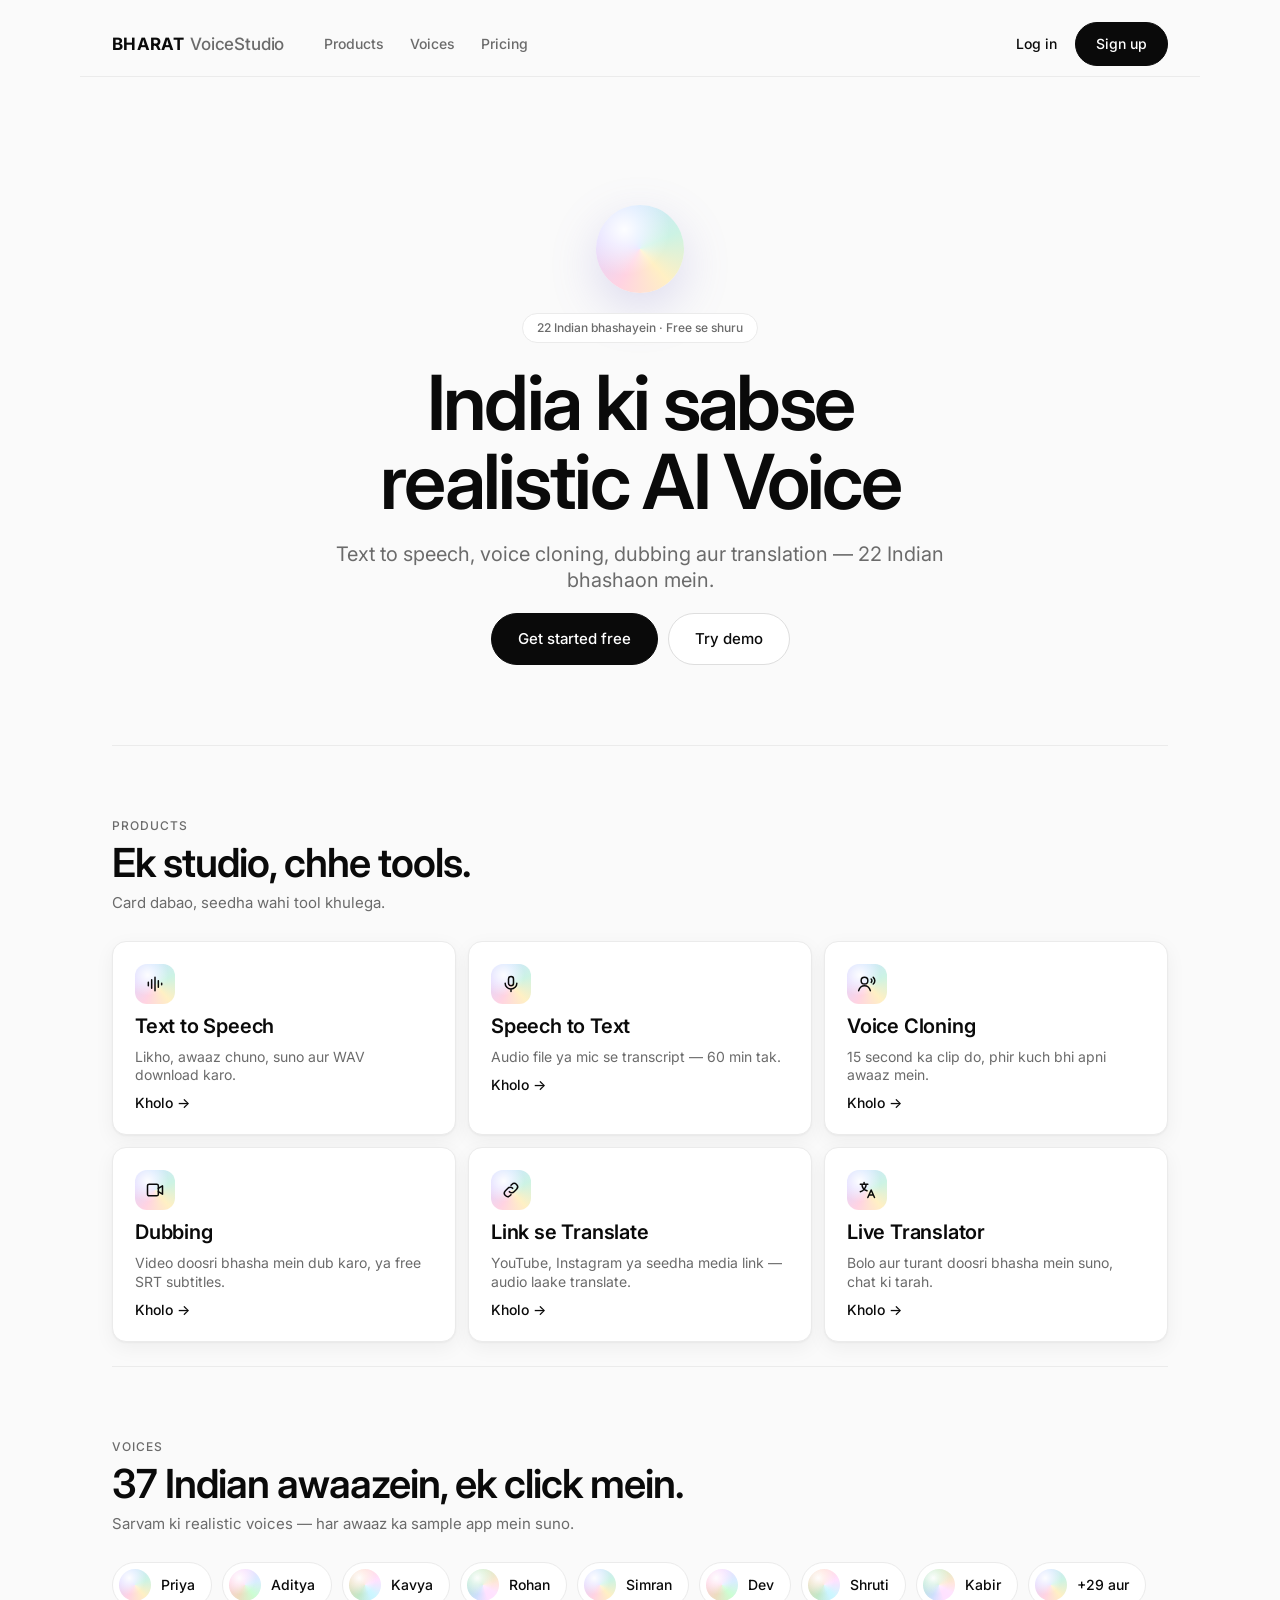
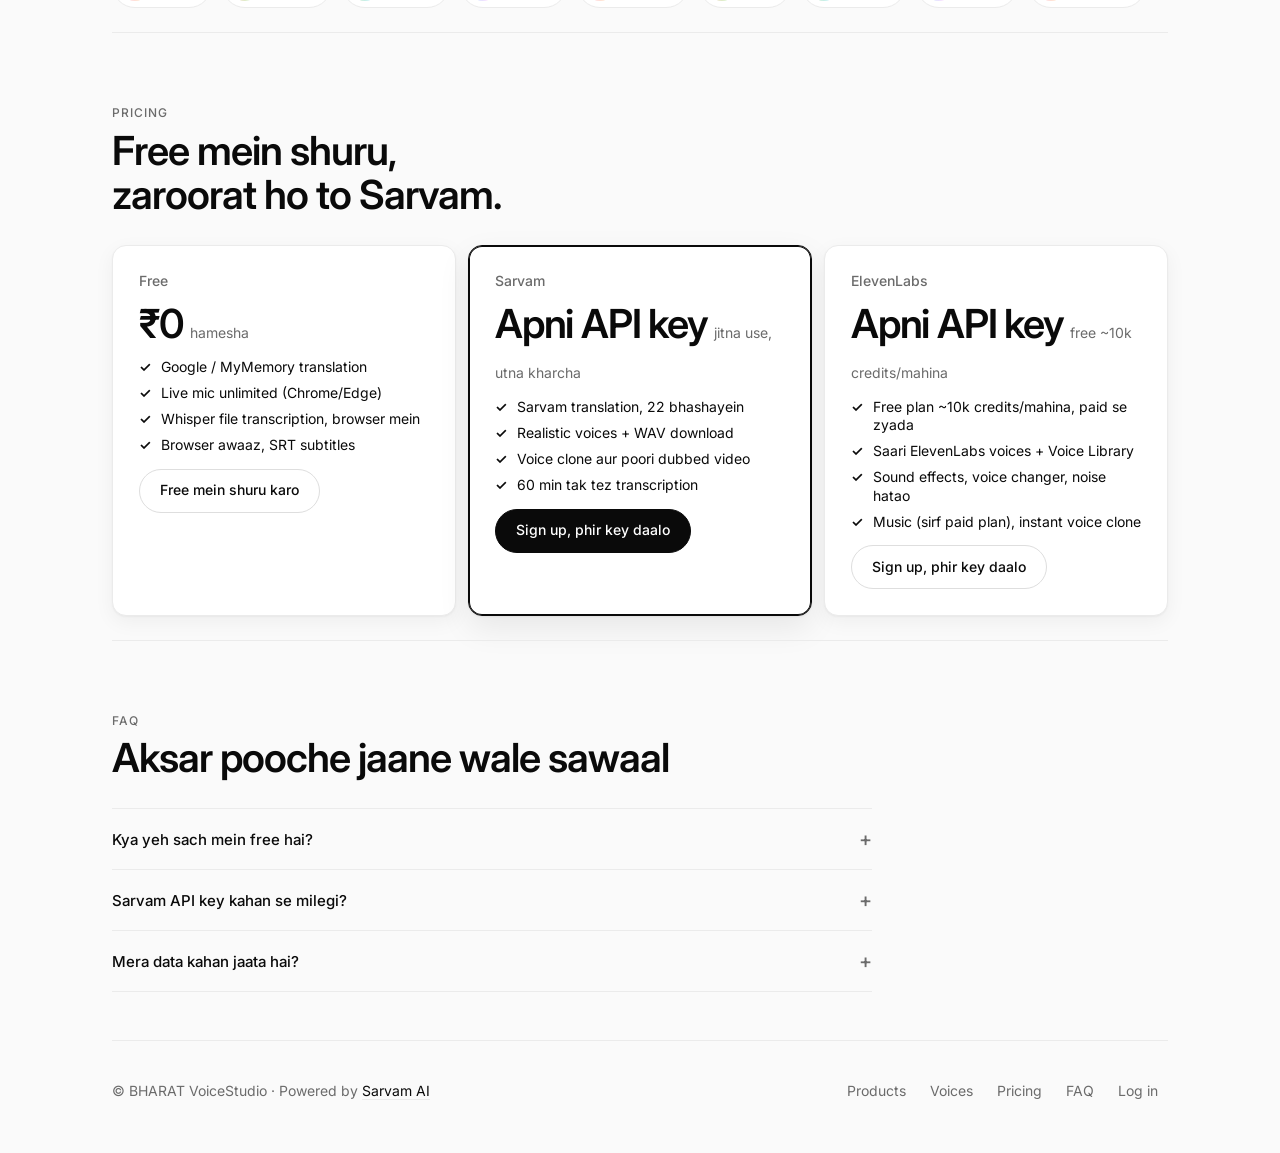
==== commit 03971e9c: "API 30: map taps through the visual viewport (old WebView zooms out), keep form controls within the " ====
--- a/index.html
+++ b/index.html
@@ -141,6 +141,10 @@
       .x-lkfail ol { margin: 0; padding-left: 20px; display: grid; gap: 6px; font: var(--type-body); }
       .x-lklog, #lkErr, #lkFail, #lkRetryRow { scroll-margin-top: 96px; }
       .x-btn { touch-action: manipulation; }
+      /* Old Android WebViews (v83) zoom the whole page out when anything is wider than the screen,
+         which shrinks everything and makes taps land off target. Keep form controls inside their box. */
+      html { overflow-x: hidden; }
+      .x-file, .x-input, .x-select, .x-text { max-width: 100%; min-width: 0; }
       #lkSubBox, #lkAudioBox { scroll-margin-top: 96px; scroll-margin-bottom: 96px; overflow-anchor: none; }
       @media (max-width: 400px) { .x-lkinfo img { width: 88px; } }
 
